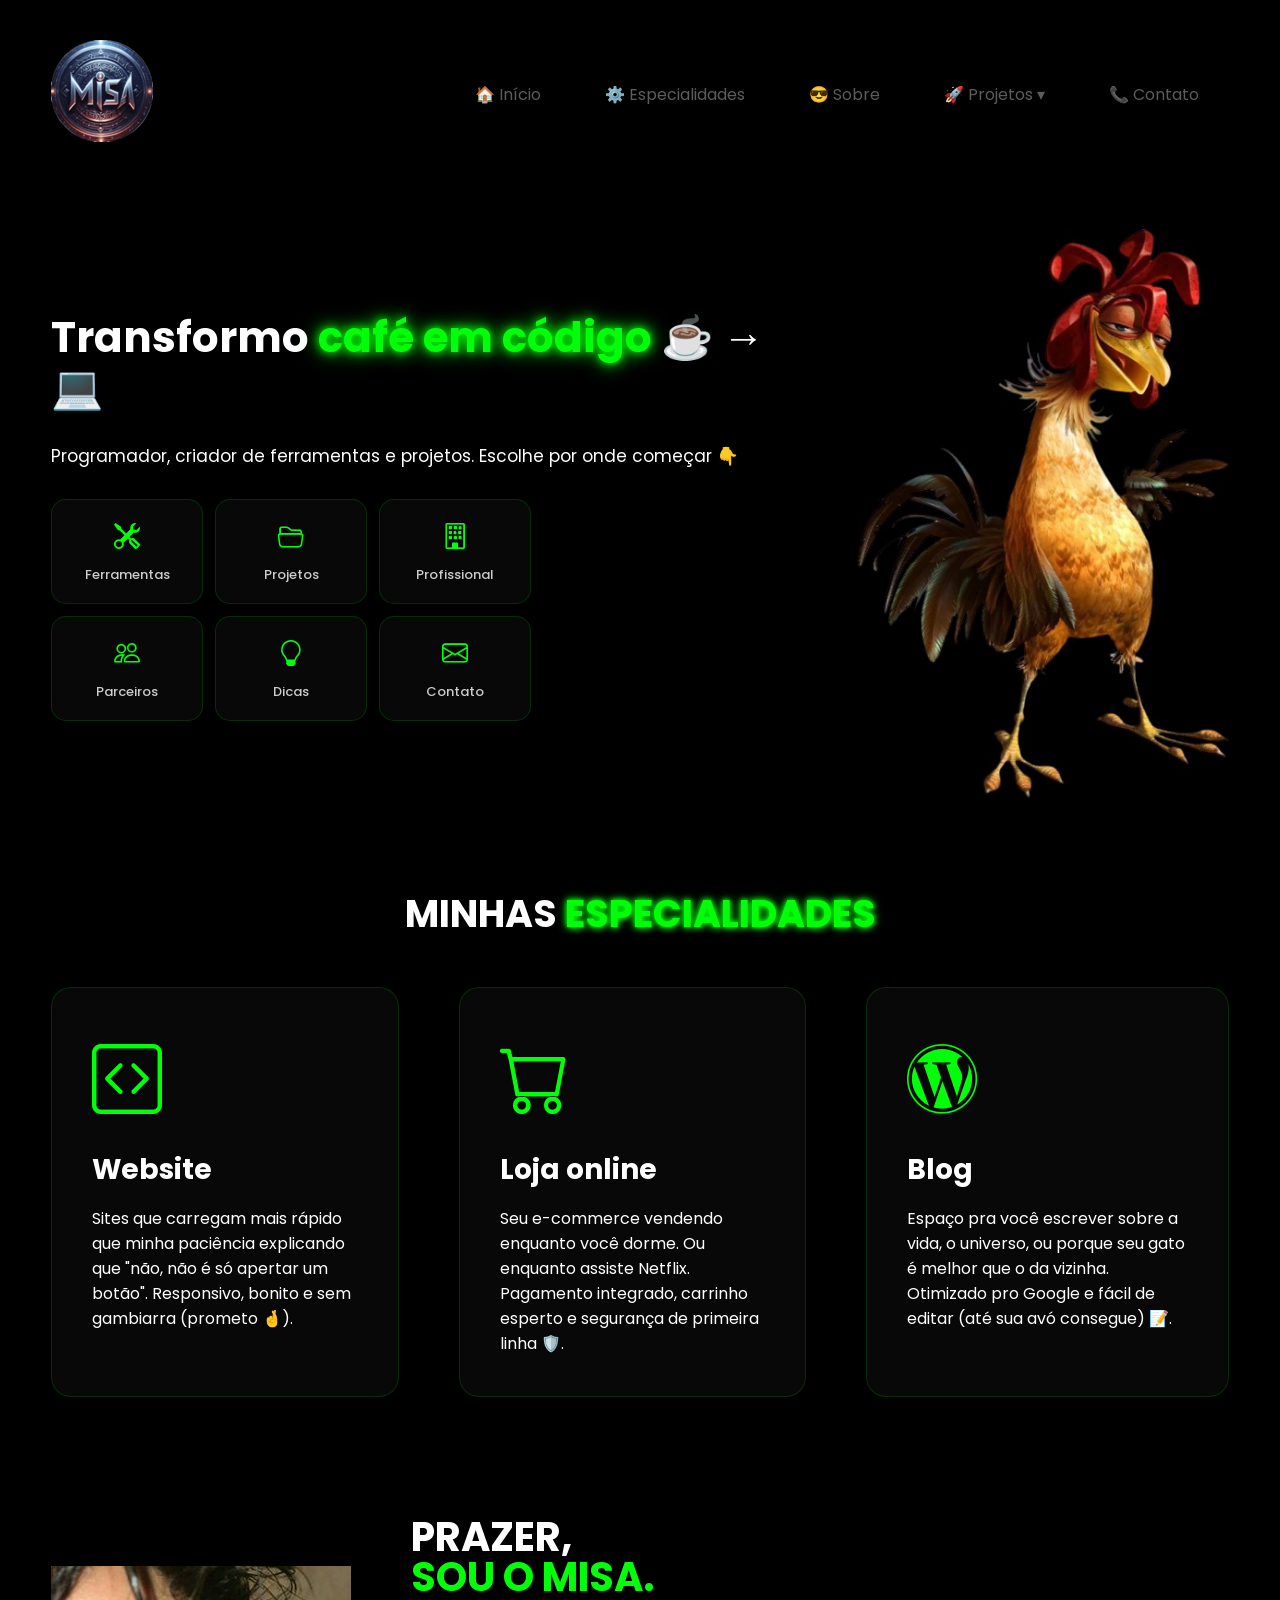
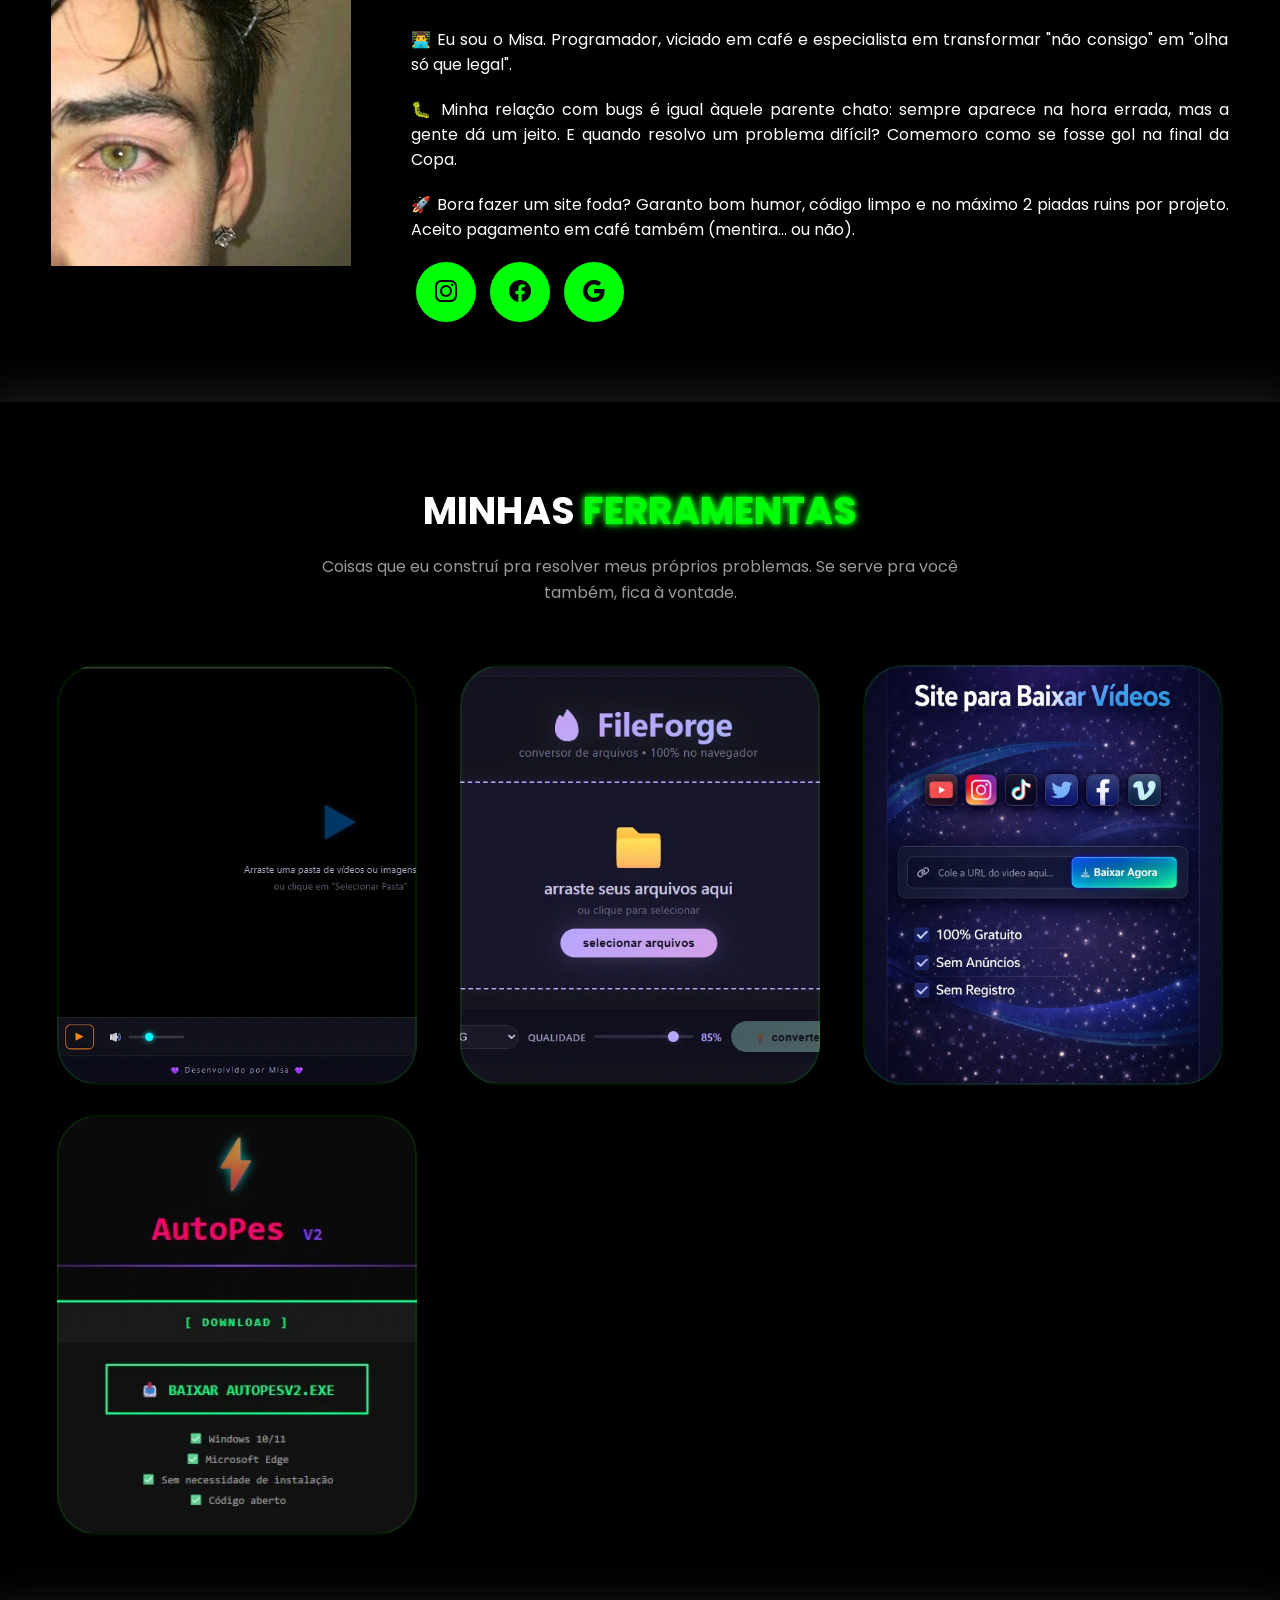
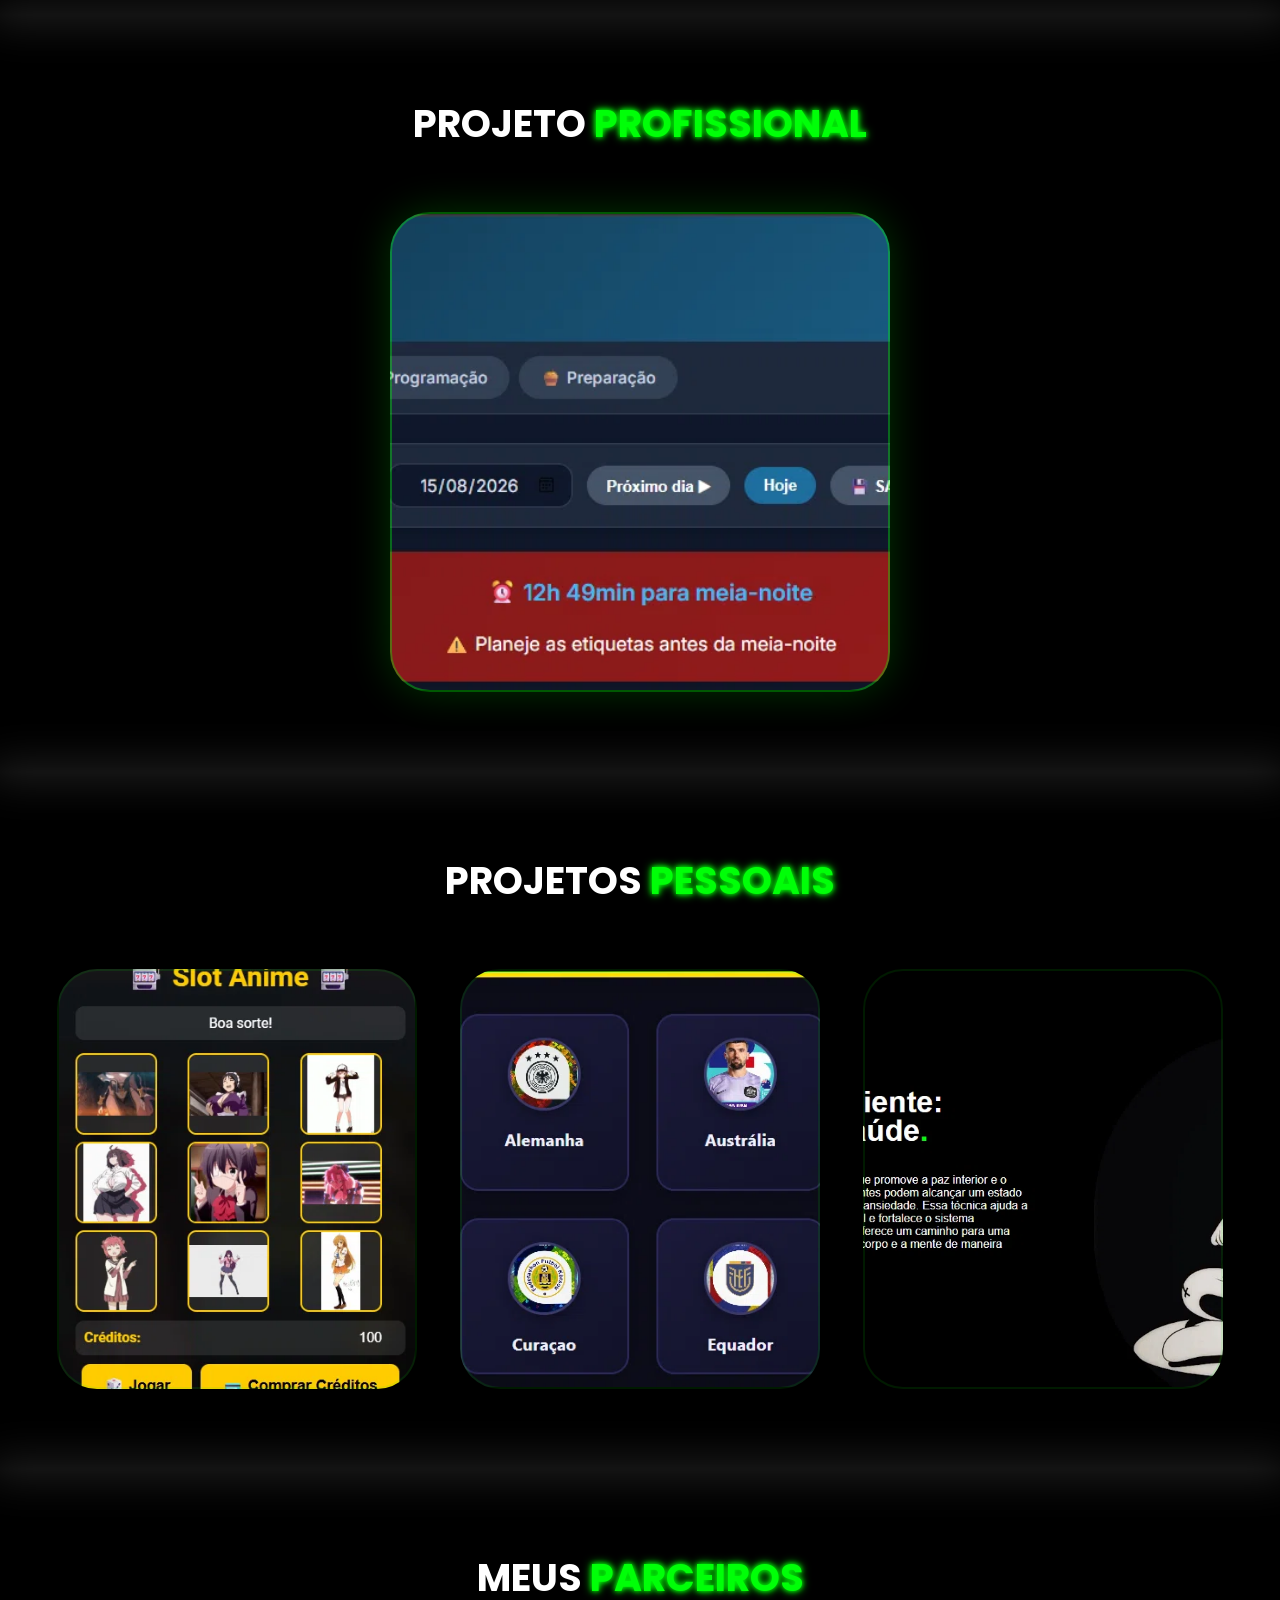
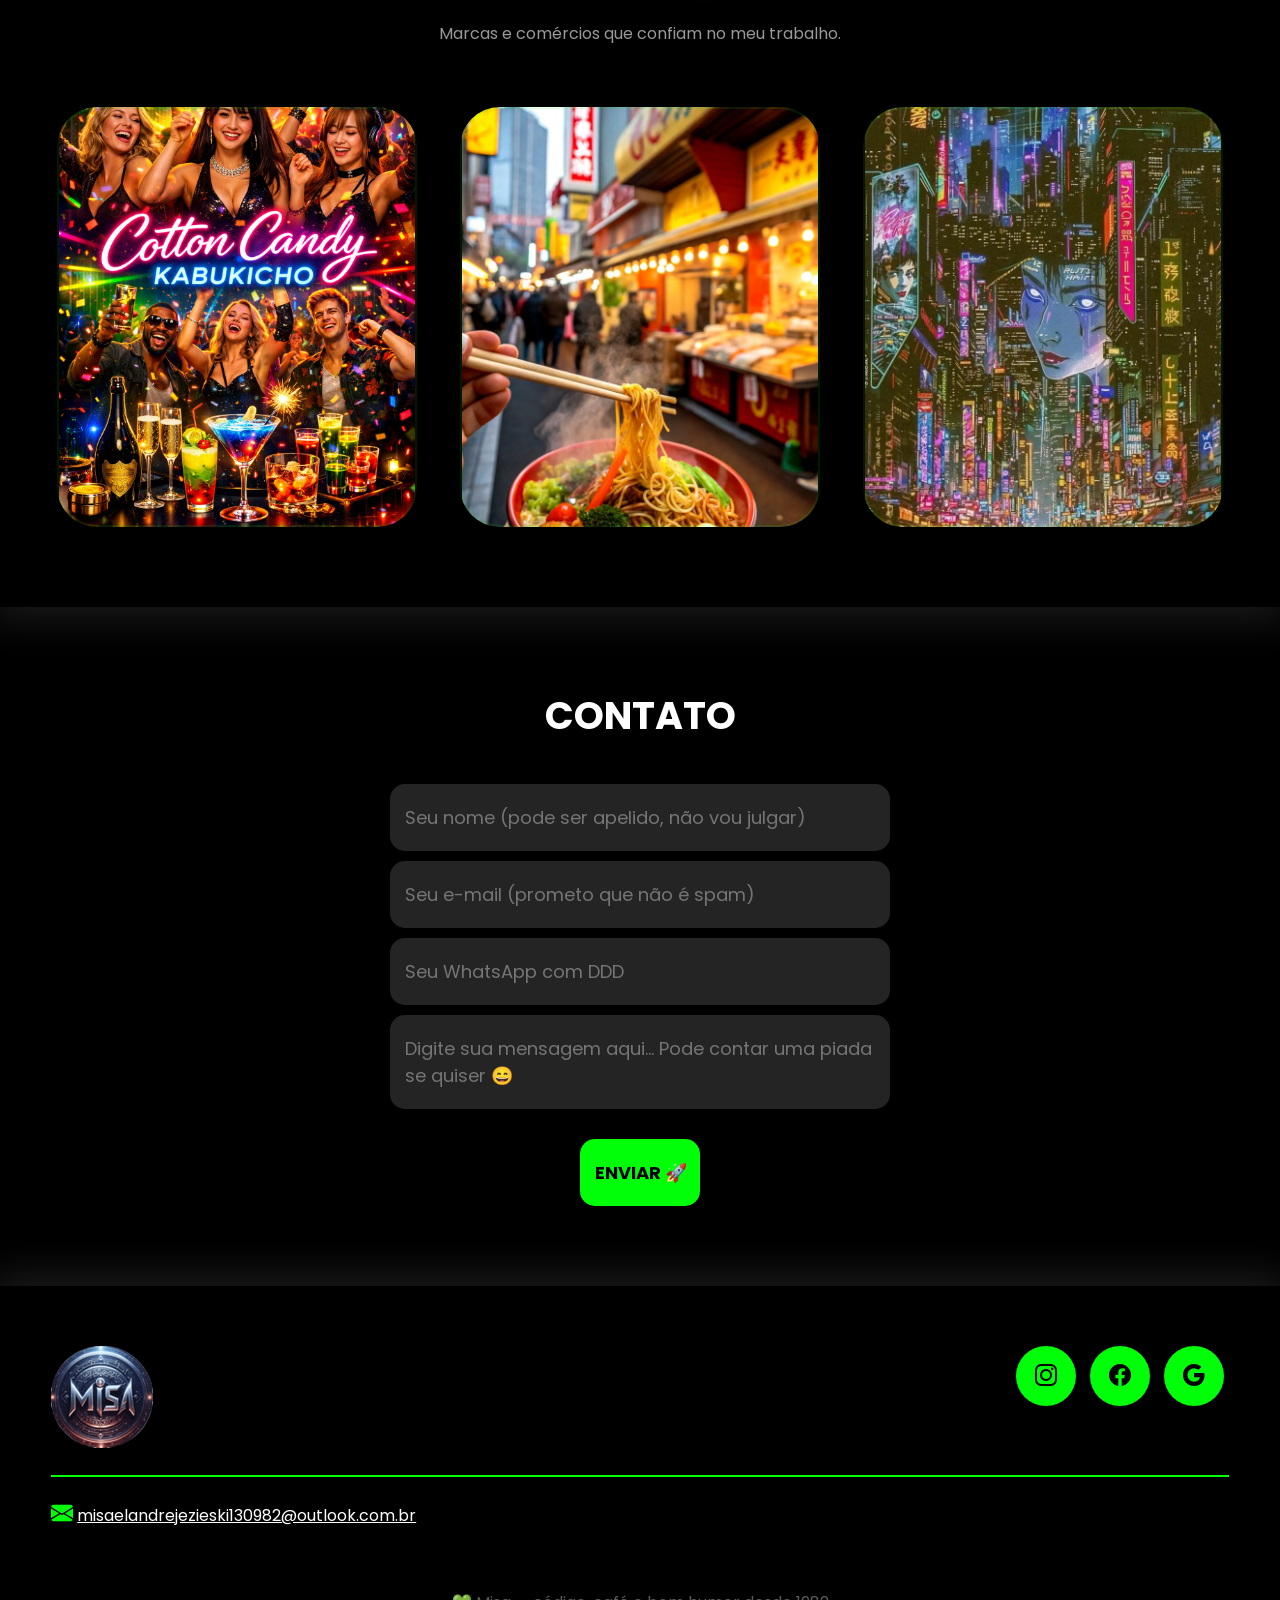
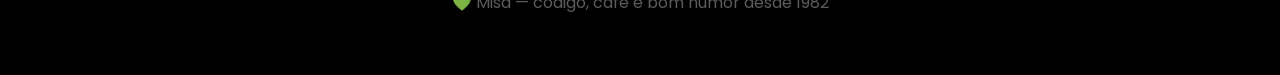
==== index.html @ 6d6f0190 "Update index.html" ====
<!DOCTYPE html>
<html lang="pt-br">

<head>
    <meta charset="UTF-8">
    <meta name="viewport" content="width=device-width, initial-scale=1.0">
    <meta name="description" content="Misa — Programador front-end, criador de ferramentas e projetos. Café, código e bom humor.">
    <meta name="author" content="Misael Andrejezieski">
    
    <!-- GOOGLE FONTS -->
    <link rel="preconnect" href="https://fonts.googleapis.com">
    <link rel="preconnect" href="https://fonts.gstatic.com" crossorigin>
    <link href="https://fonts.googleapis.com/css2?family=Parisienne&display=swap" rel="stylesheet">
    <link href="https://fonts.googleapis.com/css2?family=Poppins:wght@300;400;500;600;700;800&display=swap" rel="stylesheet">
    <!-- FIM GOOGLE FONTES -->
    
    <!-- BOOTSTRAP ICONS -->
    <link rel="stylesheet" href="https://cdn.jsdelivr.net/npm/bootstrap-icons@1.10.5/font/bootstrap-icons.css">
    <!-- FIM BOOTSTRAP ICONS -->
    
    <link rel="stylesheet" href="style.css">
    <script src="animar.js" defer></script>

    <title>Misa | Transformando café em código ☕</title>
</head>

<body>

    <header>
        <div class="interface">
            <div class="logo">
                <a href="#topo-do-site">
                    <img src="images/logo-001.png" alt="Logo Misa">
                </a>
            </div><!--logo-->

            <nav class="menu-desktop">
                <ul>
                    <li><a href="#topo-do-site">🏠 Início</a></li>
                    <li><a href="#especialidade">⚙️ Especialidades</a></li>
                    <li><a href="#sobre">😎 Sobre</a></li>
                    <li class="dropdown">
                        <a href="#projetos">🚀 Projetos ▾</a>
                        <ul class="dropdown-menu">
                            <li><a href="#ferramentas">🛠️ Ferramentas</a></li>
                            <li><a href="#profissional">🏢 Profissional</a></li>
                            <li><a href="#projetos">📁 Pessoais</a></li>
                            <li><a href="#parceiros">🤝 Parceiros</a></li>
                            <li><a href="https://misaandrejezieski.github.io/infoDicas/#home" target="_blank" rel="noopener noreferrer">💡 Dicas</a></li>
                        </ul>
                    </li>
                    <li><a href="#contato">📞 Contato</a></li>
                </ul>
            </nav>

            <div class="btn-abrir-menu" id="btn-menu" aria-expanded="false" aria-controls="menu-mobile">
                <i class="bi bi-list"></i>
            </div>

            <div class="menu-mobile" id="menu-mobile">
                <div class="btn-fechar">
                    <i class="bi bi-x-lg"></i>
                </div>

                <nav>
                    <ul>
                        <li><a href="#topo-do-site">🏠 Início</a></li>
                        <li><a href="#especialidade">⚙️ Especialidades</a></li>
                        <li><a href="#sobre">😎 Sobre</a></li>
                        <li><a href="#ferramentas">🛠️ Ferramentas</a></li>
                        <li><a href="#profissional">🏢 Profissional</a></li>
                        <li><a href="#projetos">📁 Projetos</a></li>
                        <li><a href="#parceiros">🤝 Parceiros</a></li>
                        <li><a href="https://misaandrejezieski.github.io/infoDicas/#home" target="_blank" rel="noopener noreferrer">💡 Dicas</a></li>
                        <li><a href="#contato">📞 Contato</a></li>
                    </ul>
                </nav>

            </div><!--menu-mobile-->
            <div class="overlay-menu" id="overlay-menu"></div>
        </div><!--interface-->
    </header>

    <main>
        <!-- ============================================================
             TOPO DO SITE — HERO REFORMULADA
             ============================================================ -->
        <section class="topo-do-site" id="topo-do-site">
            <div class="interface">
                <div class="flex">
                    <div class="txt-topo-site">
                        <h1>Transformo <span>café em código</span> ☕ → 💻</h1>
                        <p>Programador, criador de ferramentas e projetos. Escolhe por onde começar 👇</p>

                        <div class="hero-cards">
                            <a href="#ferramentas" class="hero-card">
                                <i class="bi bi-tools"></i>
                                <span>Ferramentas</span>
                            </a>
                            <a href="#projetos" class="hero-card">
                                <i class="bi bi-folder2-open"></i>
                                <span>Projetos</span>
                            </a>
                            <a href="#profissional" class="hero-card">
                                <i class="bi bi-building"></i>
                                <span>Profissional</span>
                            </a>
                            <a href="#parceiros" class="hero-card">
                                <i class="bi bi-people"></i>
                                <span>Parceiros</span>
                            </a>
                            <a href="https://misaandrejezieski.github.io/infoDicas/#home" target="_blank" rel="noopener noreferrer" class="hero-card">
                                <i class="bi bi-lightbulb"></i>
                                <span>Dicas</span>
                            </a>
                            <a href="#contato" class="hero-card">
                                <i class="bi bi-envelope"></i>
                                <span>Contato</span>
                            </a>
                        </div>
                    </div><!--txt-topo-site-->

                    <div class="img-topo-site">
                        <img src="images/jf001.jpg" alt="Misa programador">
                    </div><!--img-topo-site-->
                </div><!--flex-->
            </div><!--interface-->
        </section><!--topo-do-site-->

        <!-- ============================================================
             ESPECIALIDADES
             ============================================================ -->
        <section class="especialidades" id="especialidade">
            <div class="interface">
                <h2 class="titulo">MINHAS <span>ESPECIALIDADES</span></h2>
                <div class="flex">
                    <div class="especialidades-box">
                        <i class="bi bi-code-square"></i>
                        <h3>Website</h3>
                        <p>Sites que carregam mais rápido que minha paciência explicando que "não, não é só apertar um botão". Responsivo, bonito e sem gambiarra (prometo 🤞).</p>
                    </div><!--especialidades-box-->

                    <div class="especialidades-box">
                        <i class="bi bi-cart"></i>
                        <h3>Loja online</h3>
                        <p>Seu e-commerce vendendo enquanto você dorme. Ou enquanto assiste Netflix. Pagamento integrado, carrinho esperto e segurança de primeira linha 🛡️.</p>
                    </div><!--especialidades-box-->

                    <div class="especialidades-box">
                        <i class="bi bi-wordpress"></i>
                        <h3>Blog</h3>
                        <p>Espaço pra você escrever sobre a vida, o universo, ou porque seu gato é melhor que o da vizinha. Otimizado pro Google e fácil de editar (até sua avó consegue) 📝.</p>
                    </div><!--especialidades-box-->
                </div><!--flex-->
            </div><!--interface-->
        </section><!--especialidades-->

        <!-- ============================================================
             SOBRE
             ============================================================ -->
        <section class="sobre" id="sobre">
            <div class="interface">
                <div class="flex">
                    <div class="img-sobre">
                        <img src="images/me.jpg" alt="Foto do Misa">
                    </div><!--img-sobre-->

                    <div class="txt-sobre">
                        <h2>PRAZER, <span>SOU O MISA.</span></h2>
                        <p>👨‍💻 Eu sou o Misa. Programador, viciado em café e especialista em transformar "não consigo" em "olha só que legal".</p>
                        <p>🐛 Minha relação com bugs é igual àquele parente chato: sempre aparece na hora errada, mas a gente dá um jeito. E quando resolvo um problema difícil? Comemoro como se fosse gol na final da Copa.</p>
                        <p>🚀 Bora fazer um site foda? Garanto bom humor, código limpo e no máximo 2 piadas ruins por projeto. Aceito pagamento em café também (mentira... ou não).</p>
                        <div class="btn-social">
                            <a href="https://www.instagram.com/misaelandrejezieski/?hl=pt_BR" target="_blank" rel="noopener noreferrer"><button><i class="bi bi-instagram"></i></button></a>
                            <a href="https://www.facebook.com/profile.php?id=100034358779961" target="_blank" rel="noopener noreferrer"><button><i class="bi bi-facebook"></i></button></a>
                            <a href="https://sites.google.com/view/misa-misa/home" target="_blank" rel="noopener noreferrer"><button><i class="bi bi-google"></i></button></a>
                        </div><!--btn-social-->
                    </div><!--txt-sobre-->
                </div><!--flex-->
            </div><!--interface-->
        </section><!--sobre-->

        <!-- ============================================================
             FERRAMENTAS
             ============================================================ -->
        <section class="ferramentas" id="ferramentas">
            <div class="interface">
                <h2 class="titulo">MINHAS <span>FERRAMENTAS</span></h2>
                <p class="subtitulo-secao">Coisas que eu construí pra resolver meus próprios problemas. Se serve pra você também, fica à vontade.</p>
                <div class="flex" id="ferramentas-container">
                    <a href="https://misaandrejezieski.github.io/NeonOn/" class="img-port" style="background-image: url('images/NeonOn.webp');" target="_blank" rel="noopener noreferrer">
                        <div class="overlay">▶️ NeonOn · Player de pasta</div>
                    </a>

                    <a href="https://fileforge-converter-online.vercel.app/" class="img-port" style="background-image: url('images/FileForge.webp');" target="_blank" rel="noopener noreferrer">
                        <div class="overlay">🔥 FileForge · Conversor</div>
                    </a>

                    <a href="https://misaandrejezieski.github.io/Site-BaixarYou/" class="img-port" style="background-image: url('images/baixaryou-banner.jpg');" target="_blank" rel="noopener noreferrer">
                        <div class="overlay">📥 BaixarYou · Baixador de vídeos</div>
                    </a>

                    <a href="https://auto-pes-v2-d3jlomtlc-misael-andrejezieskis-projects.vercel.app/" class="img-port" style="background-image: url('images/autoPes.webp');" target="_blank" rel="noopener noreferrer">
                        <div class="overlay">🎯 Auto PES V2 · Automação</div>
                    </a>
                </div>
            </div><!--interface-->
        </section><!--ferramentas-->

        <!-- ============================================================
             PROJETO PROFISSIONAL (destaque)
             ============================================================ -->
        <section class="profissional" id="profissional">
            <div class="interface">
                <h2 class="titulo">PROJETO <span>PROFISSIONAL</span></h2>
                <div class="flex" id="profissional-container">
                    <a href="https://pudimflow-o5e2dnl0n-misael-andrejezieskis-projects.vercel.app/" class="img-port destaque" style="background-image: url('images/PudimFlow.webp');" target="_blank" rel="noopener noreferrer">
                        <div class="overlay">🍮 PudimFlow · Gestão de produção (Lactalis)</div>
                    </a>
                </div>
            </div><!--interface-->
        </section><!--profissional-->

        <!-- ============================================================
             PROJETOS PESSOAIS
             ============================================================ -->
        <section class="portfolio" id="projetos">
            <div class="interface">
                <h2 class="titulo">PROJETOS <span>PESSOAIS</span></h2>
                <div class="flex" id="projetos-container">
                    <a href="https://misaandrejezieski.github.io/SlotMadruga/" class="img-port" style="background-image: url('images/SlotAnime.webp');" target="_blank" rel="noopener noreferrer">
                        <div class="overlay">🎰 Slot Madruga</div>
                    </a>

                    <a href="https://misaandrejezieski.github.io/Copa-2026/" class="img-port" style="background-image: url('images/CopadoMundo.webp');" target="_blank" rel="noopener noreferrer">
                        <div class="overlay">⚽ Copa 2026</div>
                    </a>

                    <a href="https://misaandrejezieski.github.io/TRIBB-US-Carambei/" class="img-port" style="background-image: url('images/Thribbus.webp');" target="_blank" rel="noopener noreferrer">
                        <div class="overlay">🧘 TRIBB US Carambei</div>
                    </a>
                </div>
            </div><!--interface-->
        </section><!--portfolio-->

        <!-- ============================================================
             PARCEIROS
             ============================================================ -->
        <section class="parceiros" id="parceiros">
            <div class="interface">
                <h2 class="titulo">MEUS <span>PARCEIROS</span></h2>
                <p class="subtitulo-secao">Marcas e comércios que confiam no meu trabalho.</p>
                <div class="flex" id="parceiros-container">
                    <a href="https://misaandrejezieski.github.io/Cotton-Candy-Kabukicho/" class="img-port" style="background-image: url('images/banner.png');" target="_blank" rel="noopener noreferrer">
                        <div class="overlay">🌙 Cotton Candy Kabukicho</div>
                    </a>

                    <a href="https://misaandrejezieski.github.io/NekoLamen/" class="img-port" style="background-image: url('images/Yakisoba\,\ japanese\ Street\ Food!!!.jpg');" target="_blank" rel="noopener noreferrer">
                        <div class="overlay">🍜 NEKOLAMEN · Yakisoba</div>
                    </a>

                    <a href="https://misaandrejezieski.github.io/TechNova/" class="img-port" style="background-image: url('images/BannerTachNova.jpg');" target="_blank" rel="noopener noreferrer">
                        <div class="overlay">✨ TechNova · Tecnologia</div>
                    </a>
                </div>
            </div><!--interface-->
        </section><!--parceiros-->

        <!-- ============================================================
             CONTATO
             ============================================================ -->
        <section class="formulario" id="contato">
            <div class="interface">
                <h2 class="titulo">CONTATO</h2>

                <form id="form-contato">
                    <input type="text" id="campo-nome" name="nome" placeholder="Seu nome (pode ser apelido, não vou julgar)" required>
                    <input type="email" id="campo-email" name="email" placeholder="Seu e-mail (prometo que não é spam)" required>
                    <input type="tel" id="campo-whatsapp" name="whatsapp" placeholder="Seu WhatsApp com DDD">
                    <textarea id="campo-mensagem" name="mensagem" placeholder="Digite sua mensagem aqui... Pode contar uma piada se quiser 😄" required></textarea>
                    <div class="btn-enviar"><input type="submit" value="ENVIAR 🚀"></div>
                </form>
            </div><!--interface-->
        </section><!--formulario-->

    </main>

    <footer>
        <div class="interface">
            <div class="line-footer">
                <div class="flex">
                    <div class="logo-footer">
                        <img src="images/logo-001.png" alt="Logotipo Misa">
                    </div><!--logo-footer-->
                    <div class="btn-social">
                        <a href="https://www.instagram.com/misaelandrejezieski/?hl=pt_BR" target="_blank" rel="noopener noreferrer"><button><i class="bi bi-instagram"></i></button></a>
                        <a href="https://www.facebook.com/profile.php?id=100034358779961" target="_blank" rel="noopener noreferrer"><button><i class="bi bi-facebook"></i></button></a>
                        <a href="https://sites.google.com/view/misa-misa/home" target="_blank" rel="noopener noreferrer"><button><i class="bi bi-google"></i></button></a>
                    </div><!--btn-social-->
                </div>
            </div><!--line-footer-->

            <div class="line-footer borda">
                <p><i class="bi bi-envelope-fill"></i> <a href="mailto:misaelandrejezieski130982@outlook.com.br">misaelandrejezieski130982@outlook.com.br</a></p>
            </div><!--line-footer-->
            
            <div class="line-footer">
                <p style="color: #5c5c5c; text-align: center; margin-top: 20px;">💚 Misa — código, café e bom humor desde 1982</p>
            </div>
        </div><!--interface-->
    </footer>

</body>

</html>
---- style.css ----
/* ESTILO GERAL */
* {
    margin: 0;
    padding: 0;
    box-sizing: border-box;
    font-family: 'Poppins', sans-serif;
}

body {
    background-color: #000;
    min-height: 100vh;
}

.parisienne-regular {
    font-family: "Parisienne", cursive;
    font-weight: 400;
    font-style: normal;
}

.interface {
    max-width: 1280px;
    margin: 0 auto;
}

.flex {
    display: flex;
}

.btn-contato button {
    padding: 10px 40px;
    font-size: 18px;
    font-weight: 600;
    background-color: #00FF08;
    border: 0;
    border-radius: 30px;
    cursor: pointer;
    transition: .2s;
}

h2.titulo {
    color: #fff;
    font-size: 38px;
    text-align: center;
}

h2.titulo span {
    color: #00FF08;
    text-shadow: 0 0 5px #00FF08, 0 0 10px #00FF08;
}

.subtitulo-secao {
    color: #999;
    text-align: center;
    margin-top: 15px;
    font-size: 16px;
    max-width: 700px;
    margin-left: auto;
    margin-right: auto;
    line-height: 1.6;
}

button:hover,
form .btn-enviar input:hover {
    box-shadow: 0px 0px 15px #00ff08;
    transform: scale(1.05);
}

/* ============================================================
   CABEÇALHO COM DROPDOWN
   ============================================================ */
header {
    padding: 40px 4%;
}

header>.interface {
    display: flex;
    align-items: center;
    justify-content: space-between;
}

header a {
    color: #5c5c5c;
    text-decoration: none;
    display: inline-block;
    transition: .2s;
}

header nav.menu-desktop a:hover {
    color: #fff;
    transform: scale(1.05);
}

header nav ul {
    list-style-type: none;
}

header nav.menu-desktop ul li {
    display: inline-block;
    padding: 0 30px;
    position: relative;
}

/* DROPDOWN */
header nav.menu-desktop .dropdown .dropdown-menu {
    position: absolute;
    top: 100%;
    left: 0;
    background: #111;
    border: 1px solid rgba(0, 255, 8, 0.2);
    border-radius: 12px;
    padding: 10px 0;
    min-width: 220px;
    opacity: 0;
    visibility: hidden;
    transform: translateY(-10px);
    transition: .3s;
    z-index: 999;
    margin-top: 10px;
    box-shadow: 0 0 30px rgba(0, 255, 8, 0.15);
}

header nav.menu-desktop .dropdown:hover .dropdown-menu {
    opacity: 1;
    visibility: visible;
    transform: translateY(0);
}

header nav.menu-desktop .dropdown-menu li {
    display: block;
    padding: 0;
}

header nav.menu-desktop .dropdown-menu li a {
    display: block;
    padding: 12px 20px;
    color: #ccc;
    font-size: 15px;
    text-align: left;
    transform: none;
}

header nav.menu-desktop .dropdown-menu li a:hover {
    background: rgba(0, 255, 8, 0.1);
    color: #00FF08;
    transform: none;
    padding-left: 25px;
}

/* ESTILO DO MENU MOBILE */
.btn-abrir-menu {
    display: none;
}

.btn-abrir-menu i {
    color: #00FF08;
    font-size: 40px;
}

.menu-mobile {
    background-color: #000;
    height: 100vh;
    position: fixed;
    top: 0;
    right: 0;
    z-index: 99999;
    width: 0%;
    overflow: hidden;
    transition: .5s;
}

.menu-mobile.abrir-menu {
    width: 70%;
}

.menu-mobile.abrir-menu ~ .overlay-menu {
    display: block;
}

.menu-mobile .btn-fechar {
    padding: 20px 5%;
}

.menu-mobile .btn-fechar i {
    color: #00FF08;
    font-size: 30px;
}

.menu-mobile nav ul {
    text-align: right;
}

.menu-mobile nav ul li a {
    color: #fff;
    font-size: 20px;
    font-weight: 300;
    padding: 20px 8%;
    display: block;
}

.menu-mobile nav ul li a:hover {
    background-color: #00FF08;
    color: #000;
}

.overlay-menu {
    background-color: #000000df;
    width: 100%;
    height: 100%;
    position: fixed;
    top: 0;
    left: 0;
    z-index: 88888;
    display: none;
}

/* ============================================================
   TOPO DO SITE — HERO
   ============================================================ */
section.topo-do-site {
    padding: 40px 4%;
}

section.topo-do-site .flex {
    align-items: center;
    justify-content: center;
    gap: 90px;
}

.topo-do-site h1 {
    color: #fff;
    font-size: 42px;
    line-height: 50px;
}

.topo-do-site .txt-topo-site h1 span {
    color: #00FF08;
    text-shadow: 0 0 10px #00FF08, 0 0 20px #00FF08;
    animation: pisca 1.5s infinite alternate;
}

@keyframes pisca {
    0% { opacity: 0.7; text-shadow: 0 0 5px #00FF08; }
    100% { opacity: 1; text-shadow: 0 0 20px #00FF08, 0 0 30px #00FF08; }
}

.topo-do-site .txt-topo-site p {
    color: #fff;
    margin: 30px 0;
    font-size: 17px;
}

.topo-do-site .img-topo-site img {
    position: relative;
    animation: flutuar 2s ease-in-out infinite alternate;
    max-width: 100%;
}

@keyframes flutuar {
    0% { top: 0; }
    100% { top: 30px; }
}

/* HERO CARDS (navegação) */
.hero-cards {
    display: grid;
    grid-template-columns: repeat(3, 1fr);
    gap: 12px;
    margin-top: 30px;
    max-width: 480px;
}

.hero-card {
    display: flex;
    flex-direction: column;
    align-items: center;
    gap: 8px;
    padding: 18px 12px;
    background: rgba(255, 255, 255, 0.03);
    border: 1px solid rgba(0, 255, 8, 0.15);
    border-radius: 15px;
    text-decoration: none;
    color: #ccc;
    transition: .3s;
    text-align: center;
}

.hero-card i {
    font-size: 26px;
    color: #00FF08;
}

.hero-card span {
    font-size: 13px;
    font-weight: 500;
}

.hero-card:hover {
    background: rgba(0, 255, 8, 0.08);
    border-color: rgba(0, 255, 8, 0.5);
    transform: translateY(-3px);
    box-shadow: 0 0 20px rgba(0, 255, 8, 0.25);
    color: #fff;
}

/* ============================================================
   ESPECIALIDADES
   ============================================================ */
section.especialidades {
    padding: 40px 4%;
}

section.especialidades .flex {
    gap: 60px;
}

.especialidades .especialidades-box {
    color: #fff;
    padding: 40px;
    border-radius: 20px;
    margin-top: 45px;
    transition: .3s;
    background: rgba(255, 255, 255, 0.03);
    backdrop-filter: blur(5px);
    border: 1px solid rgba(0, 255, 8, 0.15);
}

.especialidades .especialidades-box:hover {
    transform: scale(1.05);
    box-shadow: 0 0 30px rgba(0, 255, 8, 0.3);
    border-color: rgba(0, 255, 8, 0.5);
}

.especialidades .especialidades-box i {
    font-size: 70px;
    color: #00FF08;
}

.especialidades .especialidades-box h3 {
    font-size: 28px;
    margin: 15px 0;
}

/* ============================================================
   SOBRE
   ============================================================ */
section.sobre {
    padding: 80px 4%;
}

section.sobre .flex {
    align-items: center;
    gap: 60px;
}

.sobre .txt-sobre {
    color: #fff;
}

.sobre .txt-sobre h2 {
    font-size: 40px;
    line-height: 40px;
    margin-bottom: 30px;
}

.sobre .txt-sobre h2 span {
    color: #00FF08;
    display: block;
}

.sobre .txt-sobre p {
    margin: 20px 0;
    text-align: justify;
}

.btn-social button {
    width: 60px;
    height: 60px;
    border-radius: 50%;
    border: none;
    background-color: #00FF08;
    font-size: 22px;
    cursor: pointer;
    margin: 0 5px;
    transition: .2s;
}

.btn-social button:hover {
    transform: scale(1.1);
    box-shadow: 0 0 15px #00FF08;
}

/* ============================================================
   SEÇÕES DE CARDS (FERRAMENTAS / PROFISSIONAL / PROJETOS / PARCEIROS)
   ============================================================ */
section.ferramentas,
section.profissional,
section.portfolio,
section.parceiros {
    padding: 80px 4%;
    box-shadow: 0 0 40px 10px #ffffff1d;
}

#ferramentas-container,
#projetos-container,
#parceiros-container,
#profissional-container {
    display: grid;
    grid-template-columns: repeat(auto-fit, minmax(280px, 1fr));
    gap: 30px;
    justify-items: center;
    align-items: center;
    margin-top: 60px;
    justify-content: center;
}

#profissional-container {
    grid-template-columns: 1fr;
}

#ferramentas-container .img-port,
#projetos-container .img-port,
#parceiros-container .img-port,
#profissional-container .img-port {
    width: 100%;
    max-width: 360px;
    height: 420px;
    background-size: cover;
    background-position: center;
    background-repeat: no-repeat;
    transition: 1s ease;
    border-radius: 40px;
    position: relative;
    border: 2px solid rgba(0, 255, 8, 0.1);
    margin: 0 auto;
    display: block;
    text-decoration: none;
    color: inherit;
}

#profissional-container .img-port.destaque {
    max-width: 500px;
    height: 480px;
    border: 2px solid rgba(0, 255, 8, 0.35);
    box-shadow: 0 0 40px rgba(0, 255, 8, 0.2);
}

#ferramentas-container .img-port:hover,
#projetos-container .img-port:hover,
#parceiros-container .img-port:hover,
#profissional-container .img-port:hover {
    background-position: 100% 100%;
    border-color: rgba(0, 255, 8, 0.5);
    box-shadow: 0 0 30px rgba(0, 255, 8, 0.25);
}

#ferramentas-container .img-port .overlay,
#projetos-container .img-port .overlay,
#parceiros-container .img-port .overlay,
#profissional-container .img-port .overlay {
    position: absolute;
    top: 0;
    left: 0;
    width: 100%;
    height: 100%;
    background-color: rgba(0, 0, 0, 0.75);
    border-radius: 40px;
    display: flex;
    align-items: center;
    justify-content: center;
    font-size: 22px;
    font-weight: 600;
    color: #fff;
    text-align: center;
    padding: 20px;
    opacity: 0;
    transition: 0.5s;
}

#ferramentas-container .img-port .overlay:hover,
#projetos-container .img-port .overlay:hover,
#parceiros-container .img-port .overlay:hover,
#profissional-container .img-port .overlay:hover {
    opacity: 1;
}

/* ============================================================
   FORMULÁRIO
   ============================================================ */
section.formulario {
    padding: 80px 4%;
}

form {
    max-width: 500px;
    margin: 0 auto;
    display: flex;
    justify-content: center;
    flex-direction: column;
    gap: 10px;
    margin-top: 40px;
}

form input,
form textarea {
    width: 100%;
    background-color: #242424;
    border: 0;
    outline: 0;
    padding: 20px 15px;
    border-radius: 15px;
    color: #fff;
    font-size: 18px;
    transition: .2s;
}

form input:focus,
form textarea:focus {
    box-shadow: 0 0 10px #00FF08;
    background-color: #2a2a2a;
}

form textarea {
    resize: none;
    max-height: 200px;
}

form .btn-enviar {
    margin-top: 20px;
    text-align: center;
}

form .btn-enviar input {
    width: 120px;
    background-color: #00FF08;
    color: #000;
    font-weight: 700;
    cursor: pointer;
    transition: .2s;
}

/* ============================================================
   RODAPÉ
   ============================================================ */
footer {
    padding: 40px 4%;
    box-shadow: 0 0 40px 10px #ffffff1d;
}

footer .flex {
    justify-content: space-between;
}

footer .line-footer {
    padding: 20px 0;
}

.borda {
    border-top: 2px solid #00FF08;
}

footer .line-footer p i {
    color: #00FF08;
    font-size: 22px;
}

footer .line-footer p a {
    color: #fff;
}

/* ============================================================
   RESPONSIVIDADE
   ============================================================ */
@media screen and (max-width: 1020px) {
    .flex {
        flex-direction: column;
    }

    .topo-do-site .flex {
        flex-direction: column-reverse;
    }

    h2.titulo {
        font-size: 34px;
        line-height: 40px;
    }

    .menu-desktop {
        display: none;
    }

    .btn-abrir-menu {
        display: block;
    }

    section.topo-do-site .flex {
        gap: 40px;
    }

    section.topo-do-site {
        padding: 20px 8%;
    }

    .topo-do-site h1 {
        font-size: 30px;
        line-height: 40px;
    }

    .topo-do-site .img-topo-site img {
        width: 100%;
    }

    .hero-cards {
        grid-template-columns: repeat(2, 1fr);
        max-width: 100%;
    }

    section.especialidades {
        padding: 40px 8%;
    }

    section.sobre {
        padding: 80px 8%;
    }

    .sobre .txt-sobre h2 {
        font-size: 34px;
        line-height: 35px;
        text-align: center;
    }
    
    .btn-social {
        text-align: center;
    }

    .img-sobre img {
        width: 100%;
    }

    section.ferramentas,
    section.profissional,
    section.portfolio,
    section.parceiros {
        padding: 80px 8%;
    }

    #ferramentas-container,
    #projetos-container,
    #parceiros-container {
        grid-template-columns: repeat(auto-fit, minmax(250px, 1fr));
        gap: 25px;
        justify-items: center;
    }
    
    #ferramentas-container .img-port,
    #projetos-container .img-port,
    #parceiros-container .img-port {
        height: 320px;
        max-width: 320px;
    }

    #profissional-container .img-port.destaque {
        max-width: 100%;
        height: 400px;
    }

    footer .flex {
        flex-direction: column;
        gap: 30px;
    }

    footer .line-footer {
        text-align: center;
    }
}

@media screen and (max-width: 600px) {
    #ferramentas-container,
    #projetos-container,
    #parceiros-container {
        grid-template-columns: 1fr;
        gap: 25px;
        padding: 0 10px;
        justify-items: center;
    }
    
    #ferramentas-container .img-port,
    #projetos-container .img-port,
    #parceiros-container .img-port {
        max-width: 100%;
        height: 280px;
    }

    #profissional-container .img-port.destaque {
        height: 300px;
    }

    #ferramentas-container .img-port .overlay,
    #projetos-container .img-port .overlay,
    #parceiros-container .img-port .overlay,
    #profissional-container .img-port .overlay {
        font-size: 18px;
        padding: 15px;
    }

    .topo-do-site h1 {
        font-size: 26px;
        line-height: 35px;
    }

    h2.titulo {
        font-size: 28px;
    }

    .especialidades .especialidades-box {
        padding: 25px;
    }

    .especialidades .especialidades-box i {
        font-size: 50px;
    }

    .especialidades .especialidades-box h3 {
        font-size: 22px;
    }

    .btn-social button {
        width: 50px;
        height: 50px;
        font-size: 18px;
    }

    form input,
    form textarea {
        font-size: 16px;
        padding: 15px 12px;
    }

    footer .line-footer p {
        font-size: 14px;
    }
}

@media screen and (max-width: 400px) {
    #ferramentas-container .img-port,
    #projetos-container .img-port,
    #parceiros-container .img-port {
        height: 220px;
    }

    #ferramentas-container .img-port .overlay,
    #projetos-container .img-port .overlay,
    #parceiros-container .img-port .overlay {
        font-size: 16px;
        padding: 10px;
    }

    .topo-do-site h1 {
        font-size: 22px;
        line-height: 30px;
    }

    h2.titulo {
        font-size: 24px;
    }
}
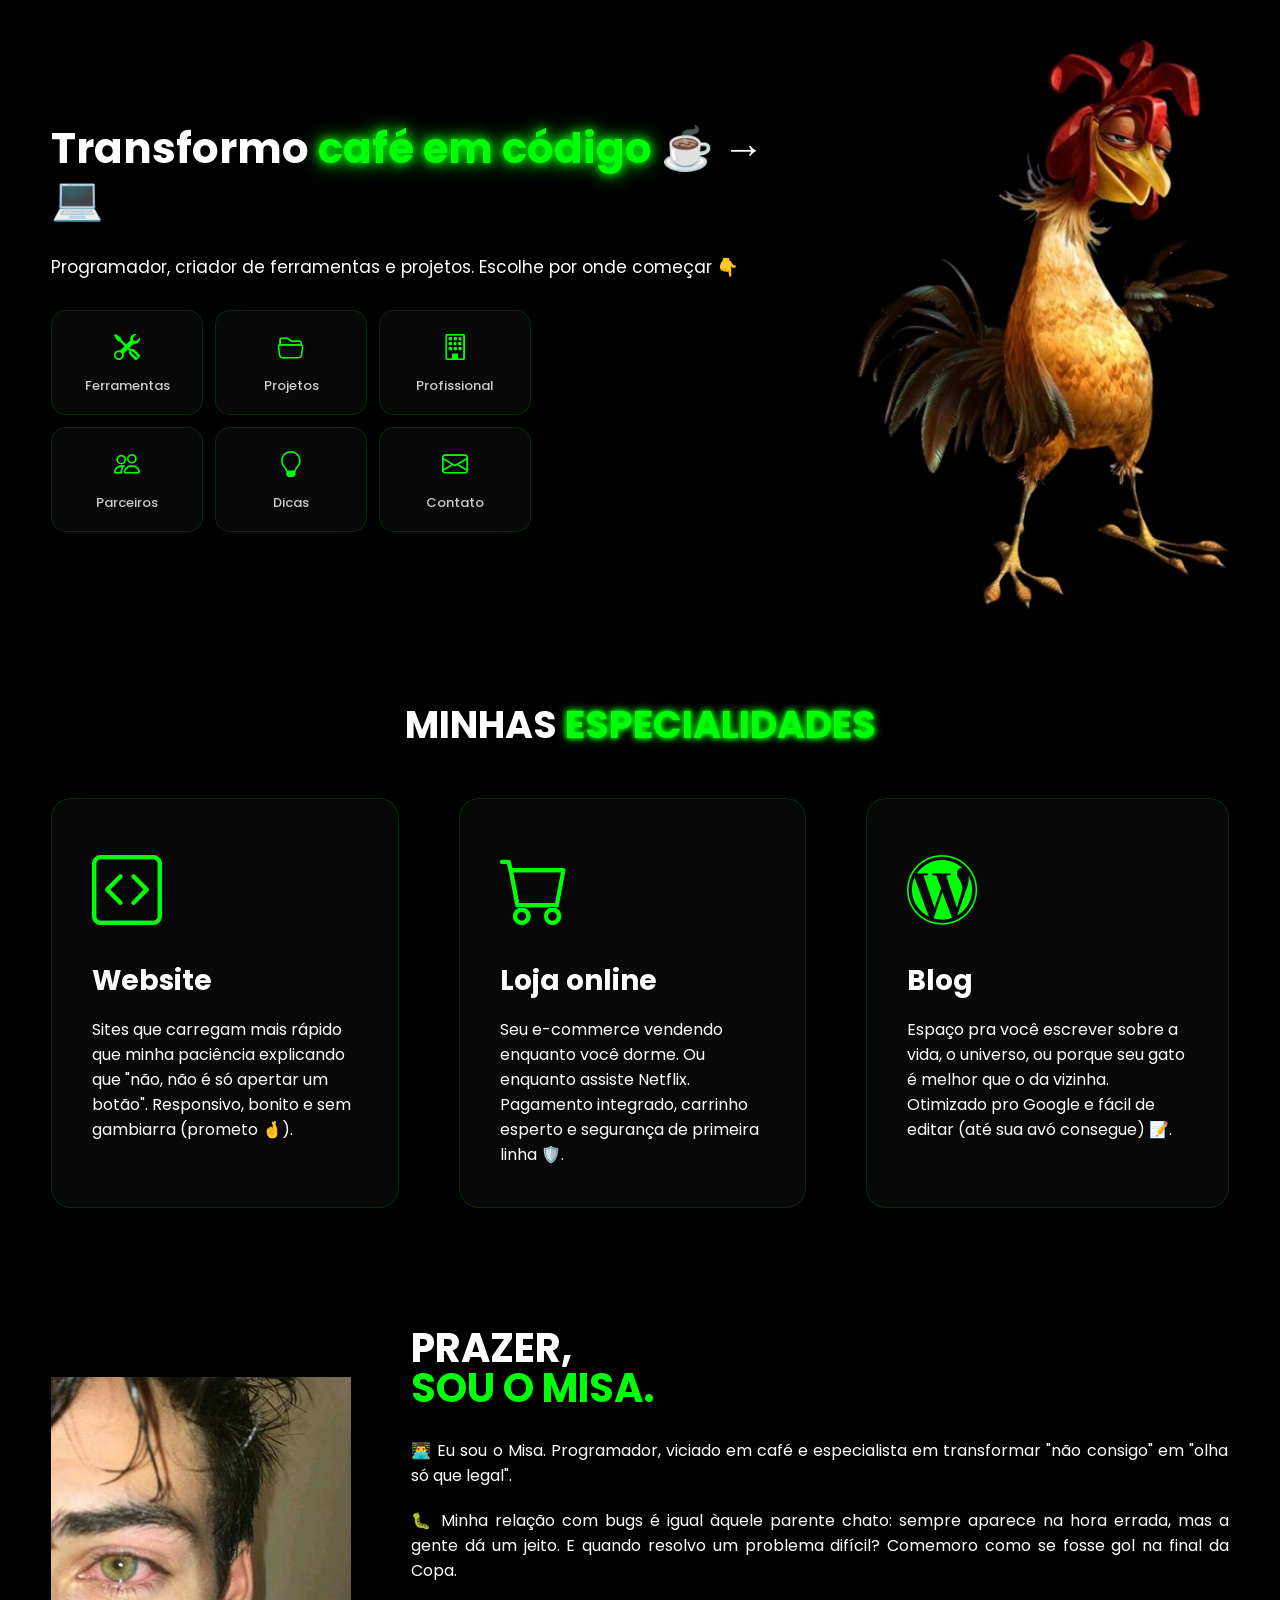
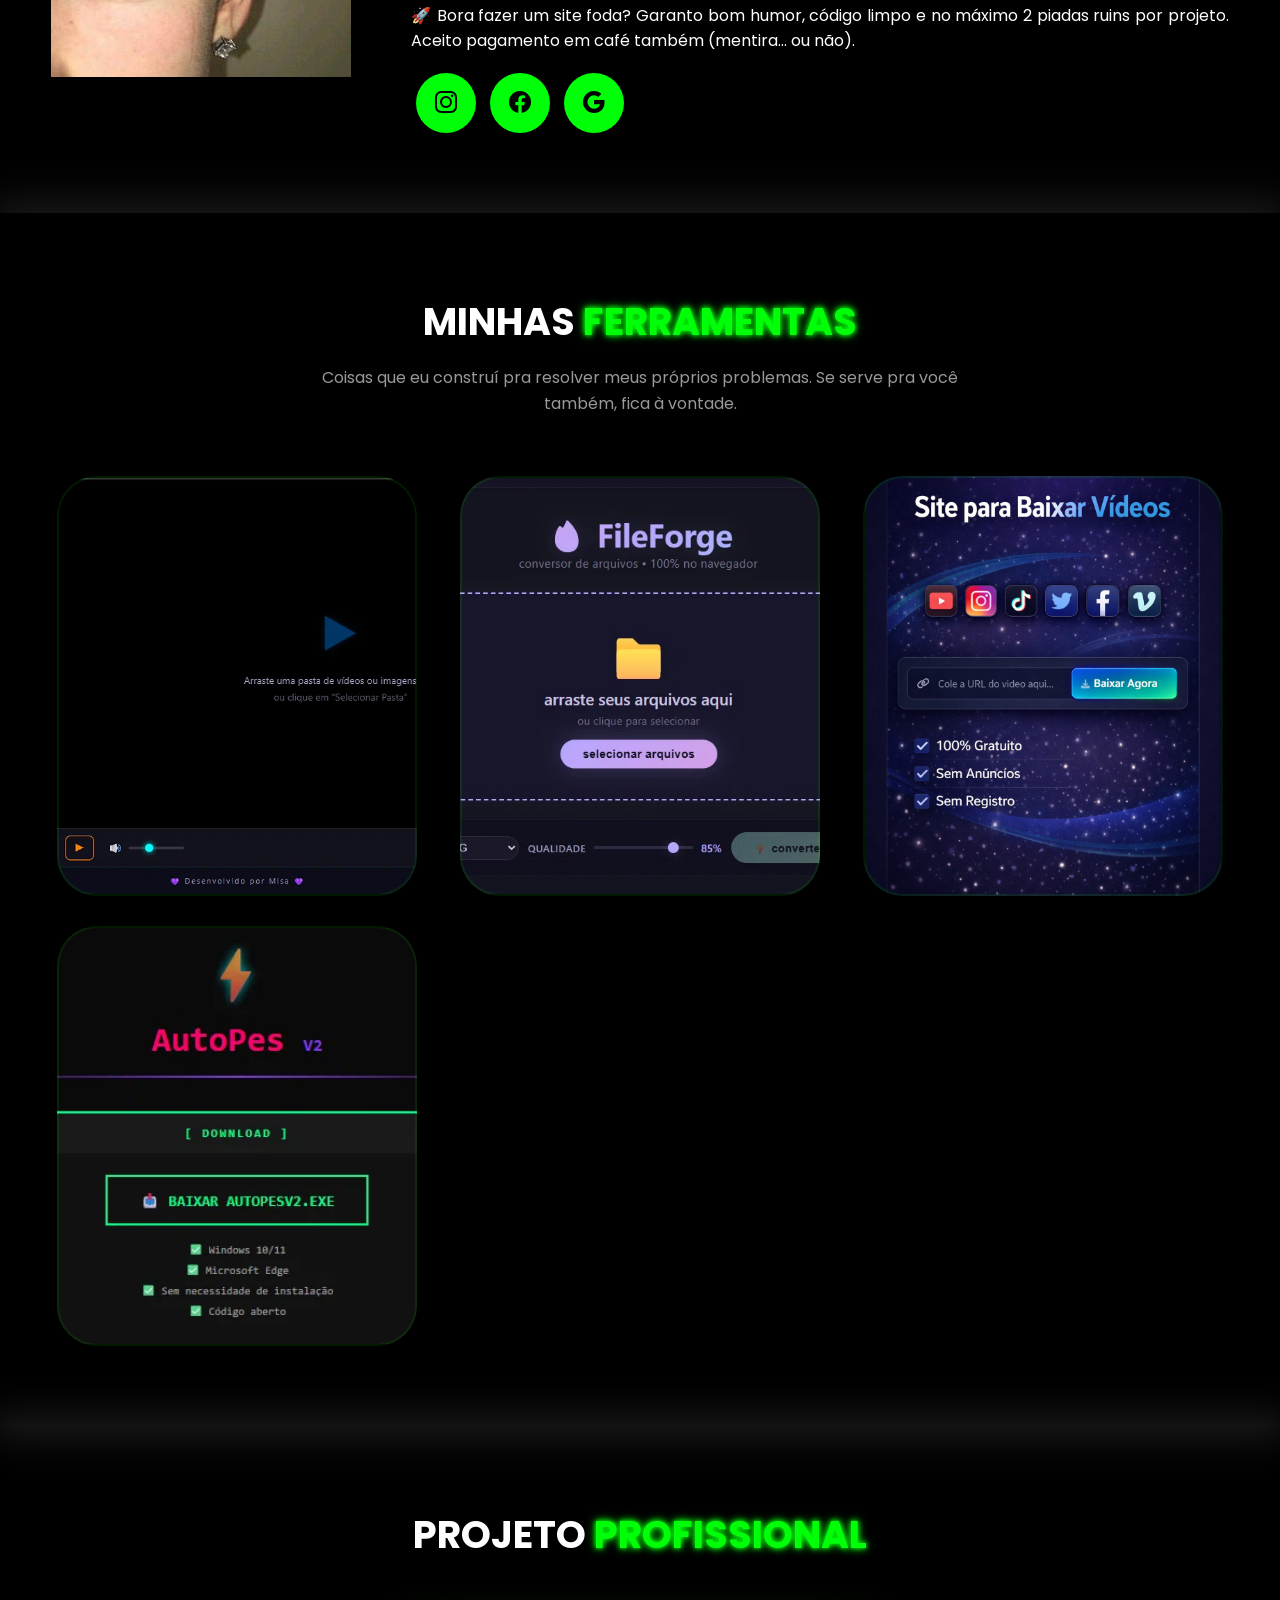
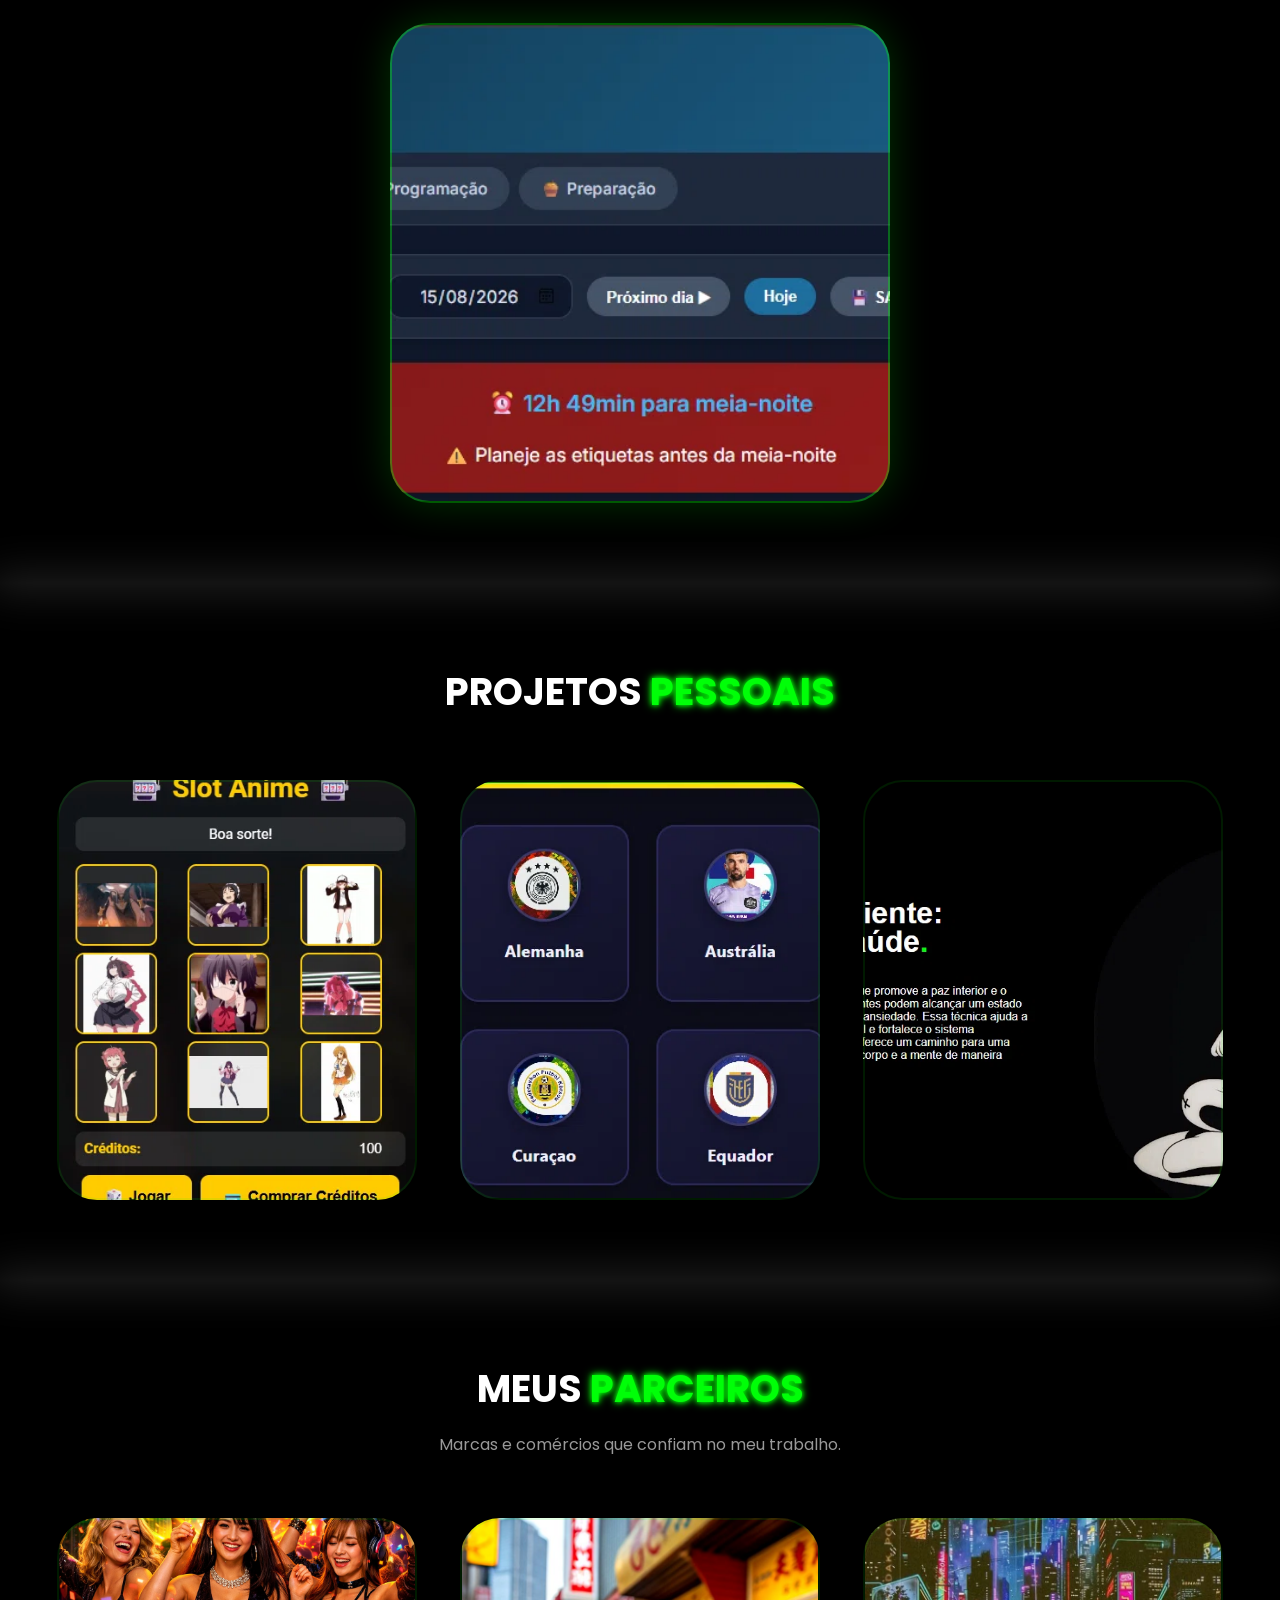
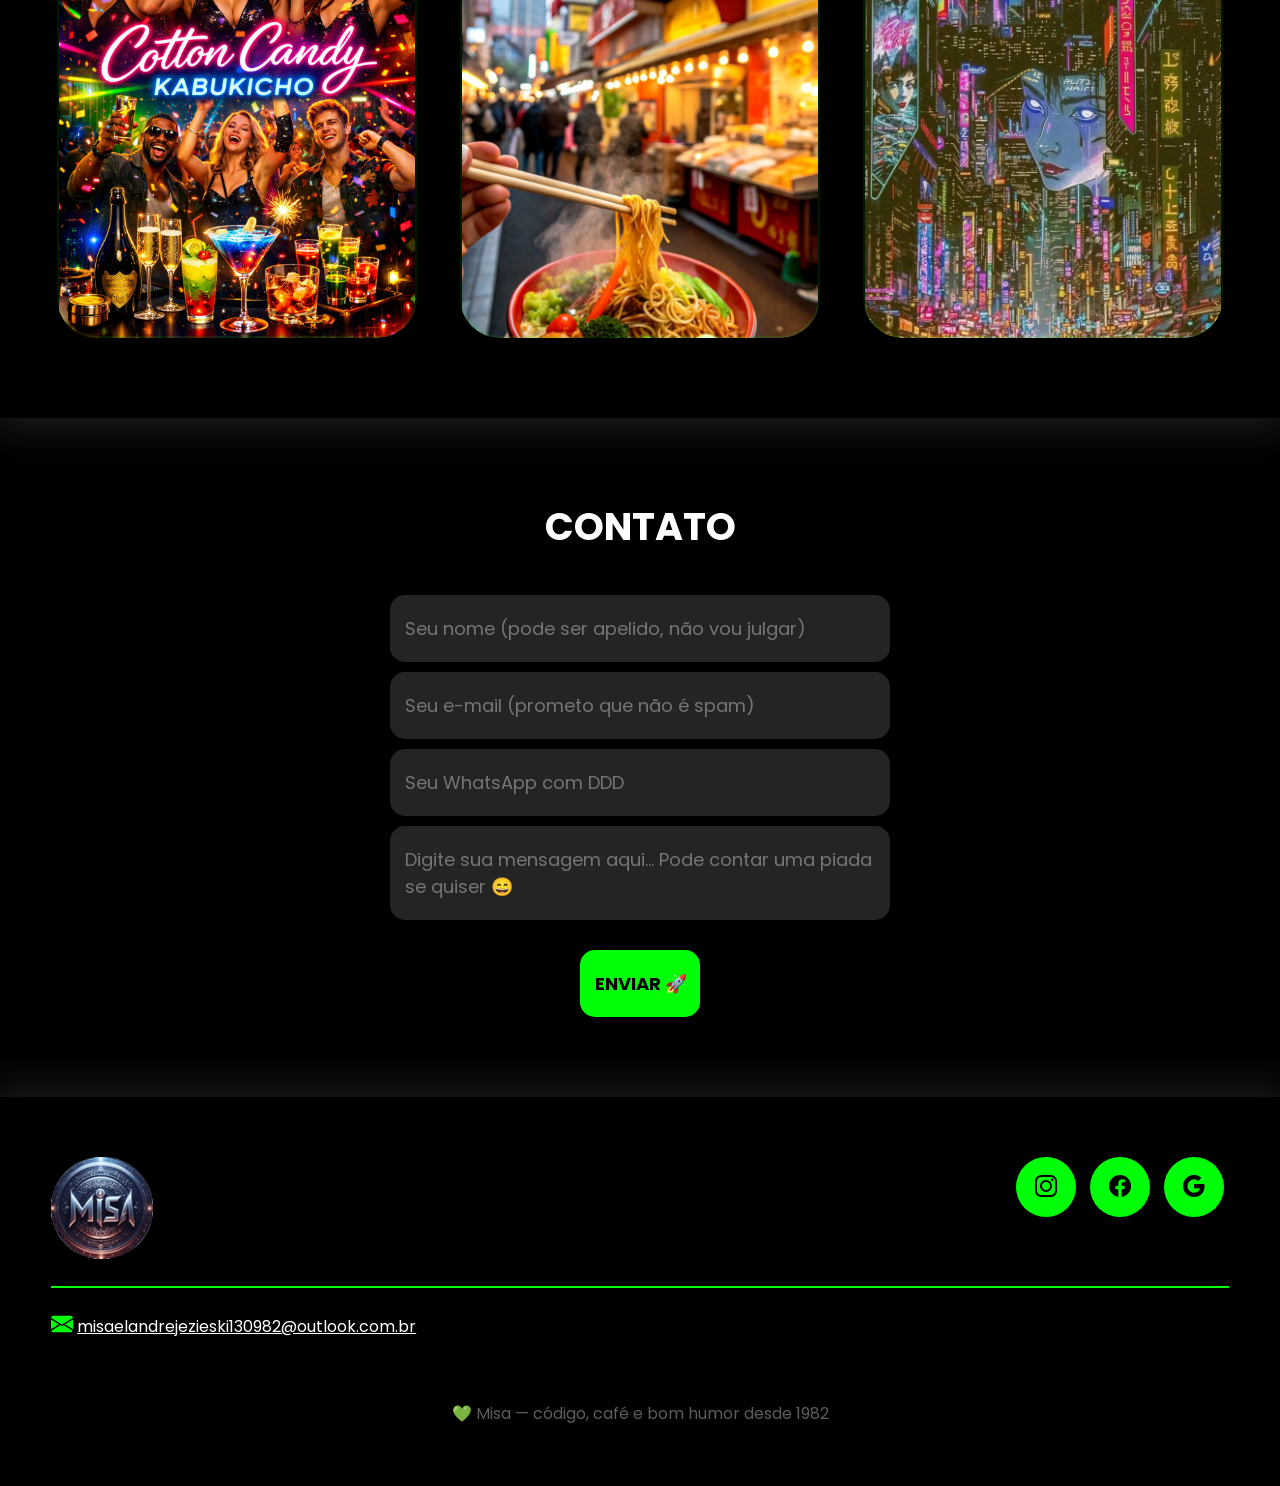
==== commit 0dd46634: "Update index.html" ====
--- a/index.html
+++ b/index.html
@@ -26,64 +26,9 @@
 
 <body>
 
-    <header>
-        <div class="interface">
-            <div class="logo">
-                <a href="#topo-do-site">
-                    <img src="images/logo-001.png" alt="Logo Misa">
-                </a>
-            </div><!--logo-->
-
-            <nav class="menu-desktop">
-                <ul>
-                    <li><a href="#topo-do-site">🏠 Início</a></li>
-                    <li><a href="#especialidade">⚙️ Especialidades</a></li>
-                    <li><a href="#sobre">😎 Sobre</a></li>
-                    <li class="dropdown">
-                        <a href="#projetos">🚀 Projetos ▾</a>
-                        <ul class="dropdown-menu">
-                            <li><a href="#ferramentas">🛠️ Ferramentas</a></li>
-                            <li><a href="#profissional">🏢 Profissional</a></li>
-                            <li><a href="#projetos">📁 Pessoais</a></li>
-                            <li><a href="#parceiros">🤝 Parceiros</a></li>
-                            <li><a href="https://misaandrejezieski.github.io/infoDicas/#home" target="_blank" rel="noopener noreferrer">💡 Dicas</a></li>
-                        </ul>
-                    </li>
-                    <li><a href="#contato">📞 Contato</a></li>
-                </ul>
-            </nav>
-
-            <div class="btn-abrir-menu" id="btn-menu" aria-expanded="false" aria-controls="menu-mobile">
-                <i class="bi bi-list"></i>
-            </div>
-
-            <div class="menu-mobile" id="menu-mobile">
-                <div class="btn-fechar">
-                    <i class="bi bi-x-lg"></i>
-                </div>
-
-                <nav>
-                    <ul>
-                        <li><a href="#topo-do-site">🏠 Início</a></li>
-                        <li><a href="#especialidade">⚙️ Especialidades</a></li>
-                        <li><a href="#sobre">😎 Sobre</a></li>
-                        <li><a href="#ferramentas">🛠️ Ferramentas</a></li>
-                        <li><a href="#profissional">🏢 Profissional</a></li>
-                        <li><a href="#projetos">📁 Projetos</a></li>
-                        <li><a href="#parceiros">🤝 Parceiros</a></li>
-                        <li><a href="https://misaandrejezieski.github.io/infoDicas/#home" target="_blank" rel="noopener noreferrer">💡 Dicas</a></li>
-                        <li><a href="#contato">📞 Contato</a></li>
-                    </ul>
-                </nav>
-
-            </div><!--menu-mobile-->
-            <div class="overlay-menu" id="overlay-menu"></div>
-        </div><!--interface-->
-    </header>
-
     <main>
         <!-- ============================================================
-             TOPO DO SITE — HERO REFORMULADA
+             TOPO DO SITE — HERO
              ============================================================ -->
         <section class="topo-do-site" id="topo-do-site">
             <div class="interface">
@@ -171,9 +116,9 @@
                         <p>🐛 Minha relação com bugs é igual àquele parente chato: sempre aparece na hora errada, mas a gente dá um jeito. E quando resolvo um problema difícil? Comemoro como se fosse gol na final da Copa.</p>
                         <p>🚀 Bora fazer um site foda? Garanto bom humor, código limpo e no máximo 2 piadas ruins por projeto. Aceito pagamento em café também (mentira... ou não).</p>
                         <div class="btn-social">
-                            <a href="https://www.instagram.com/misaelandrejezieski/?hl=pt_BR" target="_blank" rel="noopener noreferrer"><button><i class="bi bi-instagram"></i></button></a>
-                            <a href="https://www.facebook.com/profile.php?id=100034358779961" target="_blank" rel="noopener noreferrer"><button><i class="bi bi-facebook"></i></button></a>
-                            <a href="https://sites.google.com/view/misa-misa/home" target="_blank" rel="noopener noreferrer"><button><i class="bi bi-google"></i></button></a>
+                            <a href="https://www.instagram.com/misaelandrejezieski/?hl=pt_BR" target="_blank" rel="noopener noreferrer" aria-label="Instagram"><button><i class="bi bi-instagram"></i></button></a>
+                            <a href="https://www.facebook.com/profile.php?id=100034358779961" target="_blank" rel="noopener noreferrer" aria-label="Facebook"><button><i class="bi bi-facebook"></i></button></a>
+                            <a href="https://sites.google.com/view/misa-misa/home" target="_blank" rel="noopener noreferrer" aria-label="Google Sites"><button><i class="bi bi-google"></i></button></a>
                         </div><!--btn-social-->
                     </div><!--txt-sobre-->
                 </div><!--flex-->
@@ -208,7 +153,7 @@
         </section><!--ferramentas-->
 
         <!-- ============================================================
-             PROJETO PROFISSIONAL (destaque)
+             PROJETO PROFISSIONAL
              ============================================================ -->
         <section class="profissional" id="profissional">
             <div class="interface">
@@ -293,9 +238,9 @@
                         <img src="images/logo-001.png" alt="Logotipo Misa">
                     </div><!--logo-footer-->
                     <div class="btn-social">
-                        <a href="https://www.instagram.com/misaelandrejezieski/?hl=pt_BR" target="_blank" rel="noopener noreferrer"><button><i class="bi bi-instagram"></i></button></a>
-                        <a href="https://www.facebook.com/profile.php?id=100034358779961" target="_blank" rel="noopener noreferrer"><button><i class="bi bi-facebook"></i></button></a>
-                        <a href="https://sites.google.com/view/misa-misa/home" target="_blank" rel="noopener noreferrer"><button><i class="bi bi-google"></i></button></a>
+                        <a href="https://www.instagram.com/misaelandrejezieski/?hl=pt_BR" target="_blank" rel="noopener noreferrer" aria-label="Instagram"><button><i class="bi bi-instagram"></i></button></a>
+                        <a href="https://www.facebook.com/profile.php?id=100034358779961" target="_blank" rel="noopener noreferrer" aria-label="Facebook"><button><i class="bi bi-facebook"></i></button></a>
+                        <a href="https://sites.google.com/view/misa-misa/home" target="_blank" rel="noopener noreferrer" aria-label="Google Sites"><button><i class="bi bi-google"></i></button></a>
                     </div><!--btn-social-->
                 </div>
             </div><!--line-footer-->
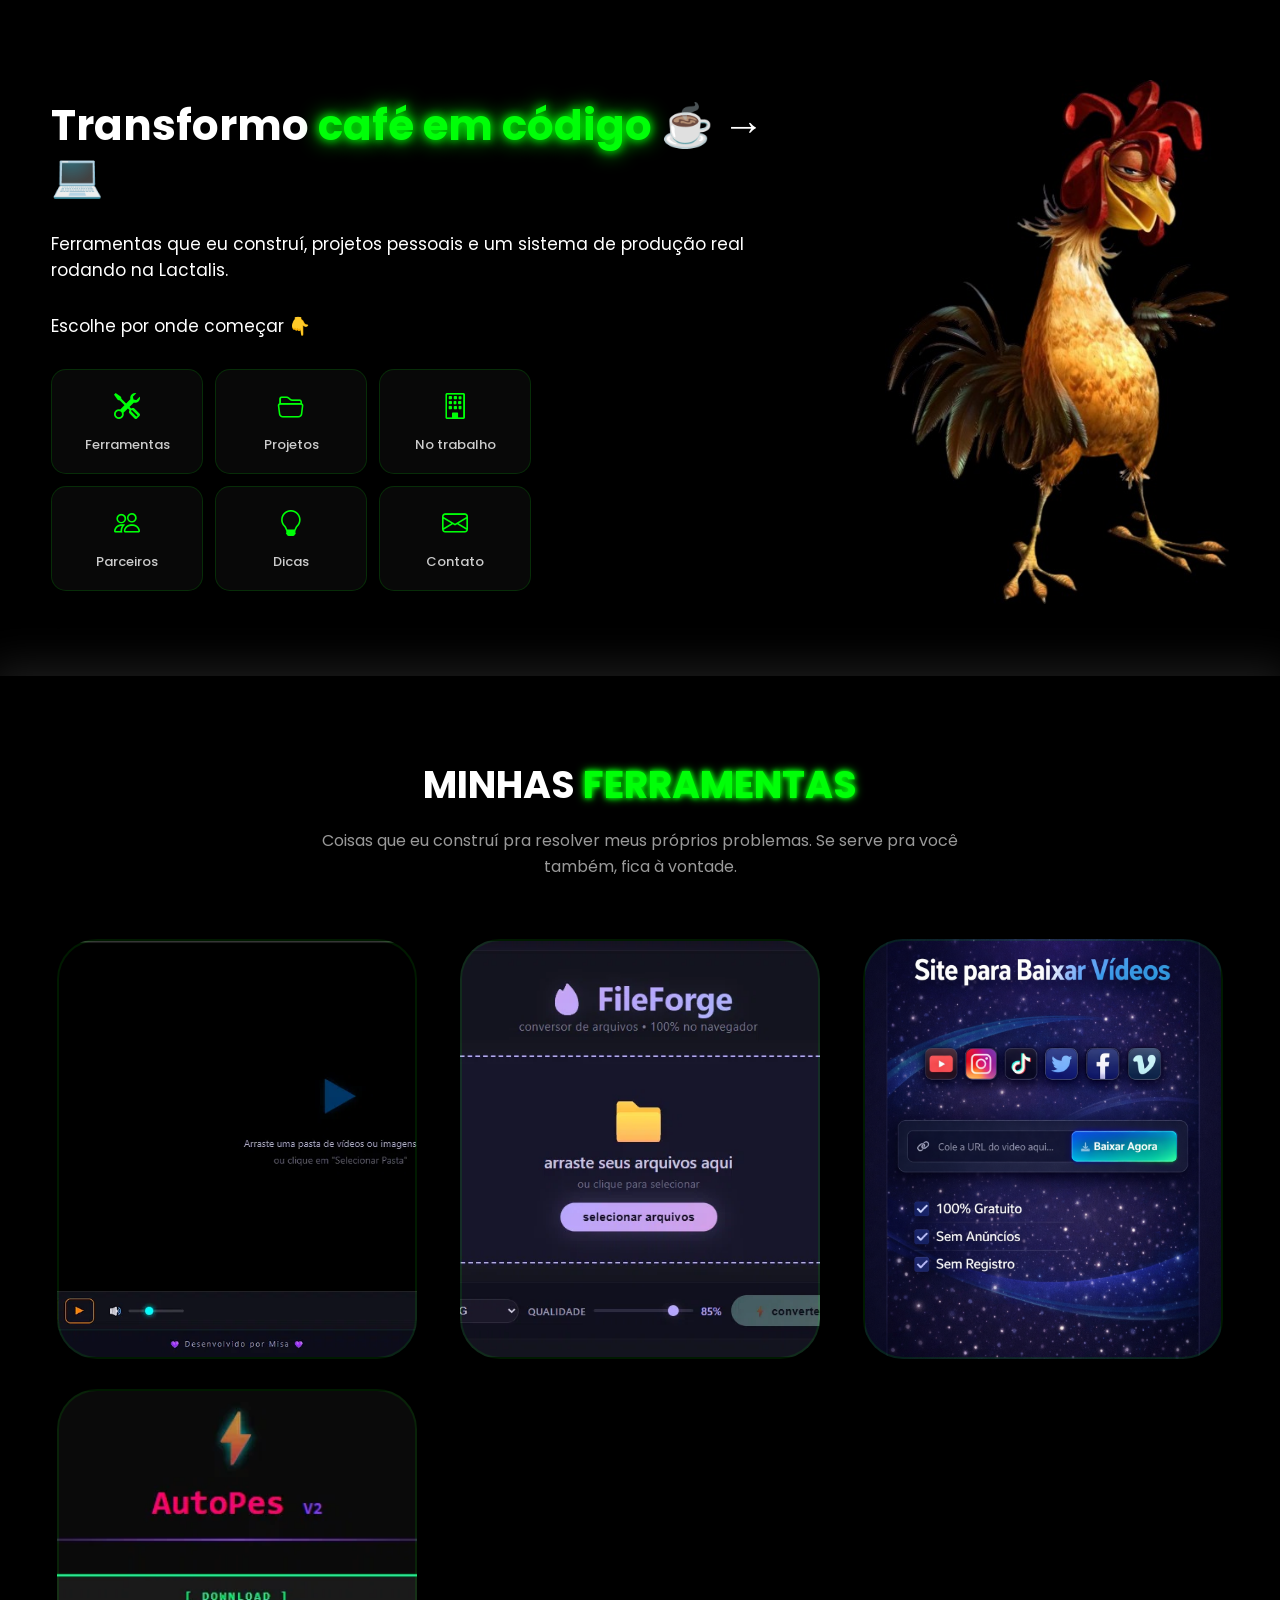
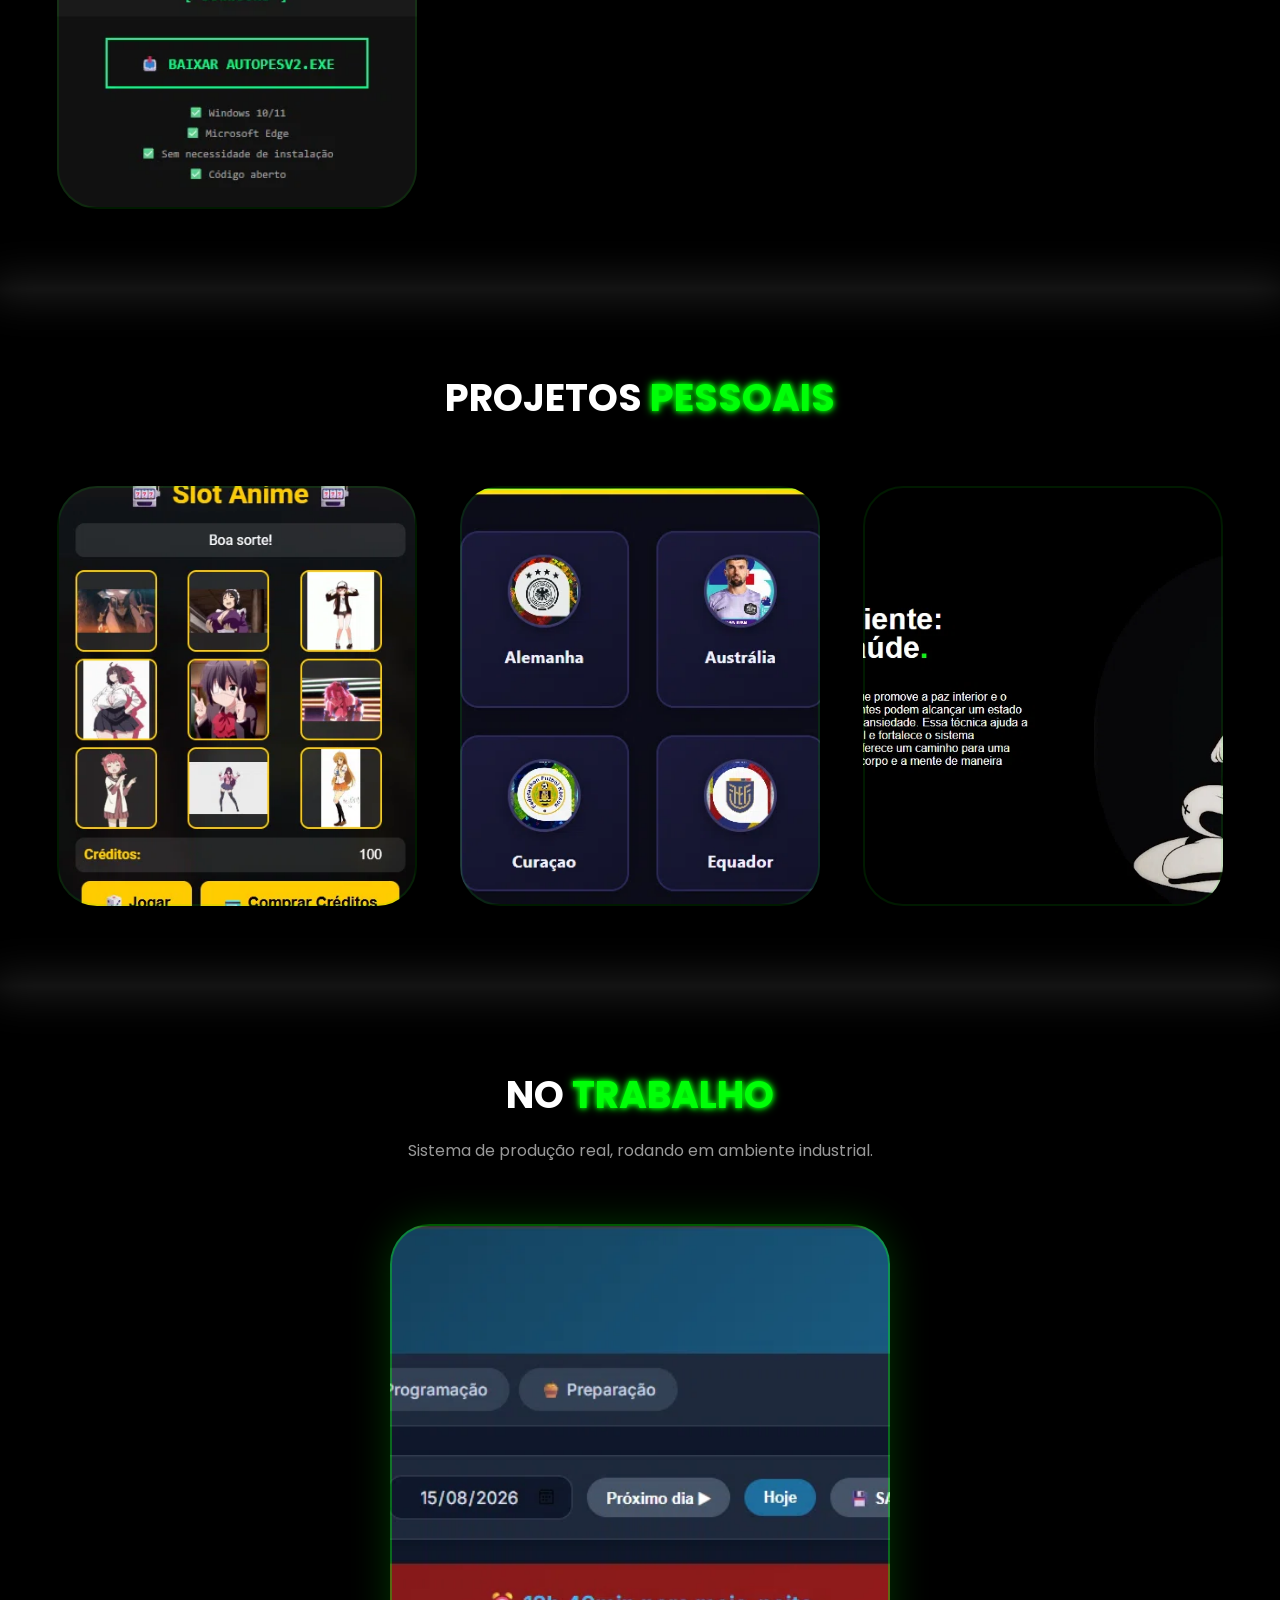
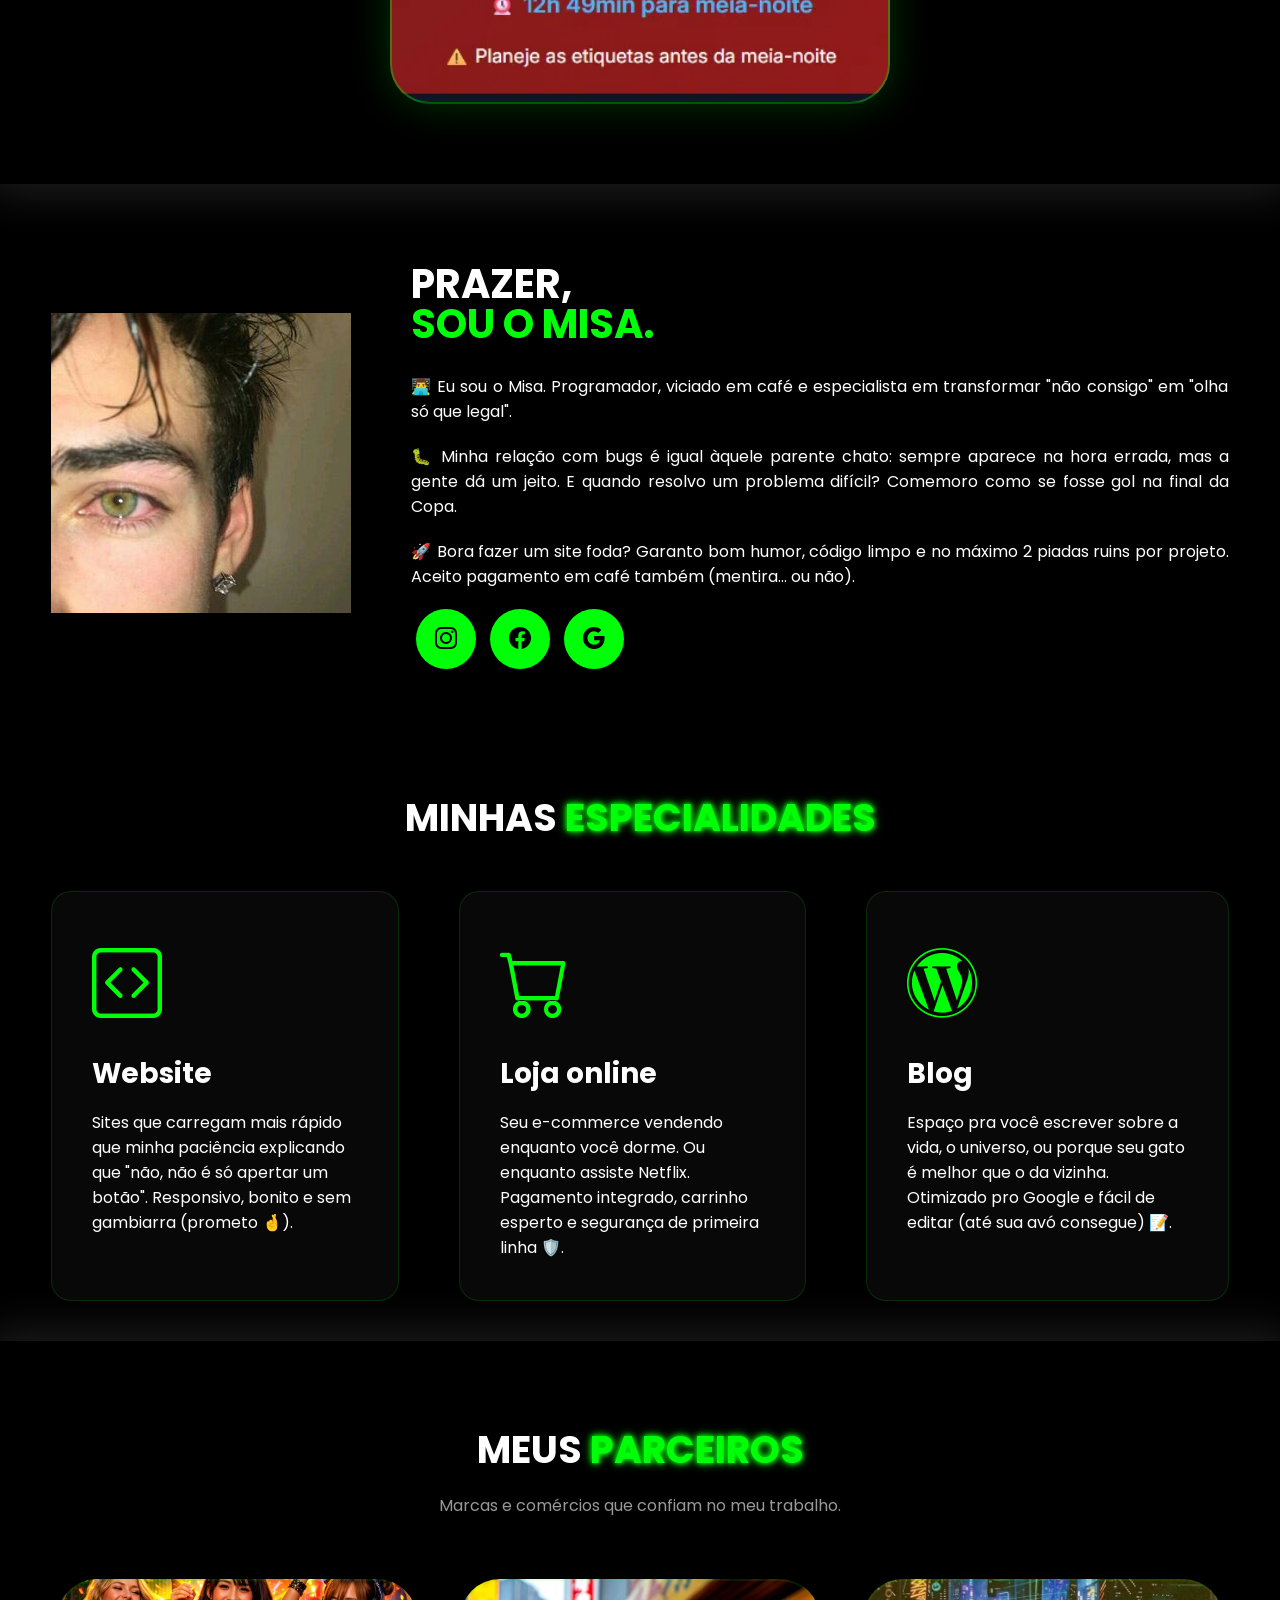
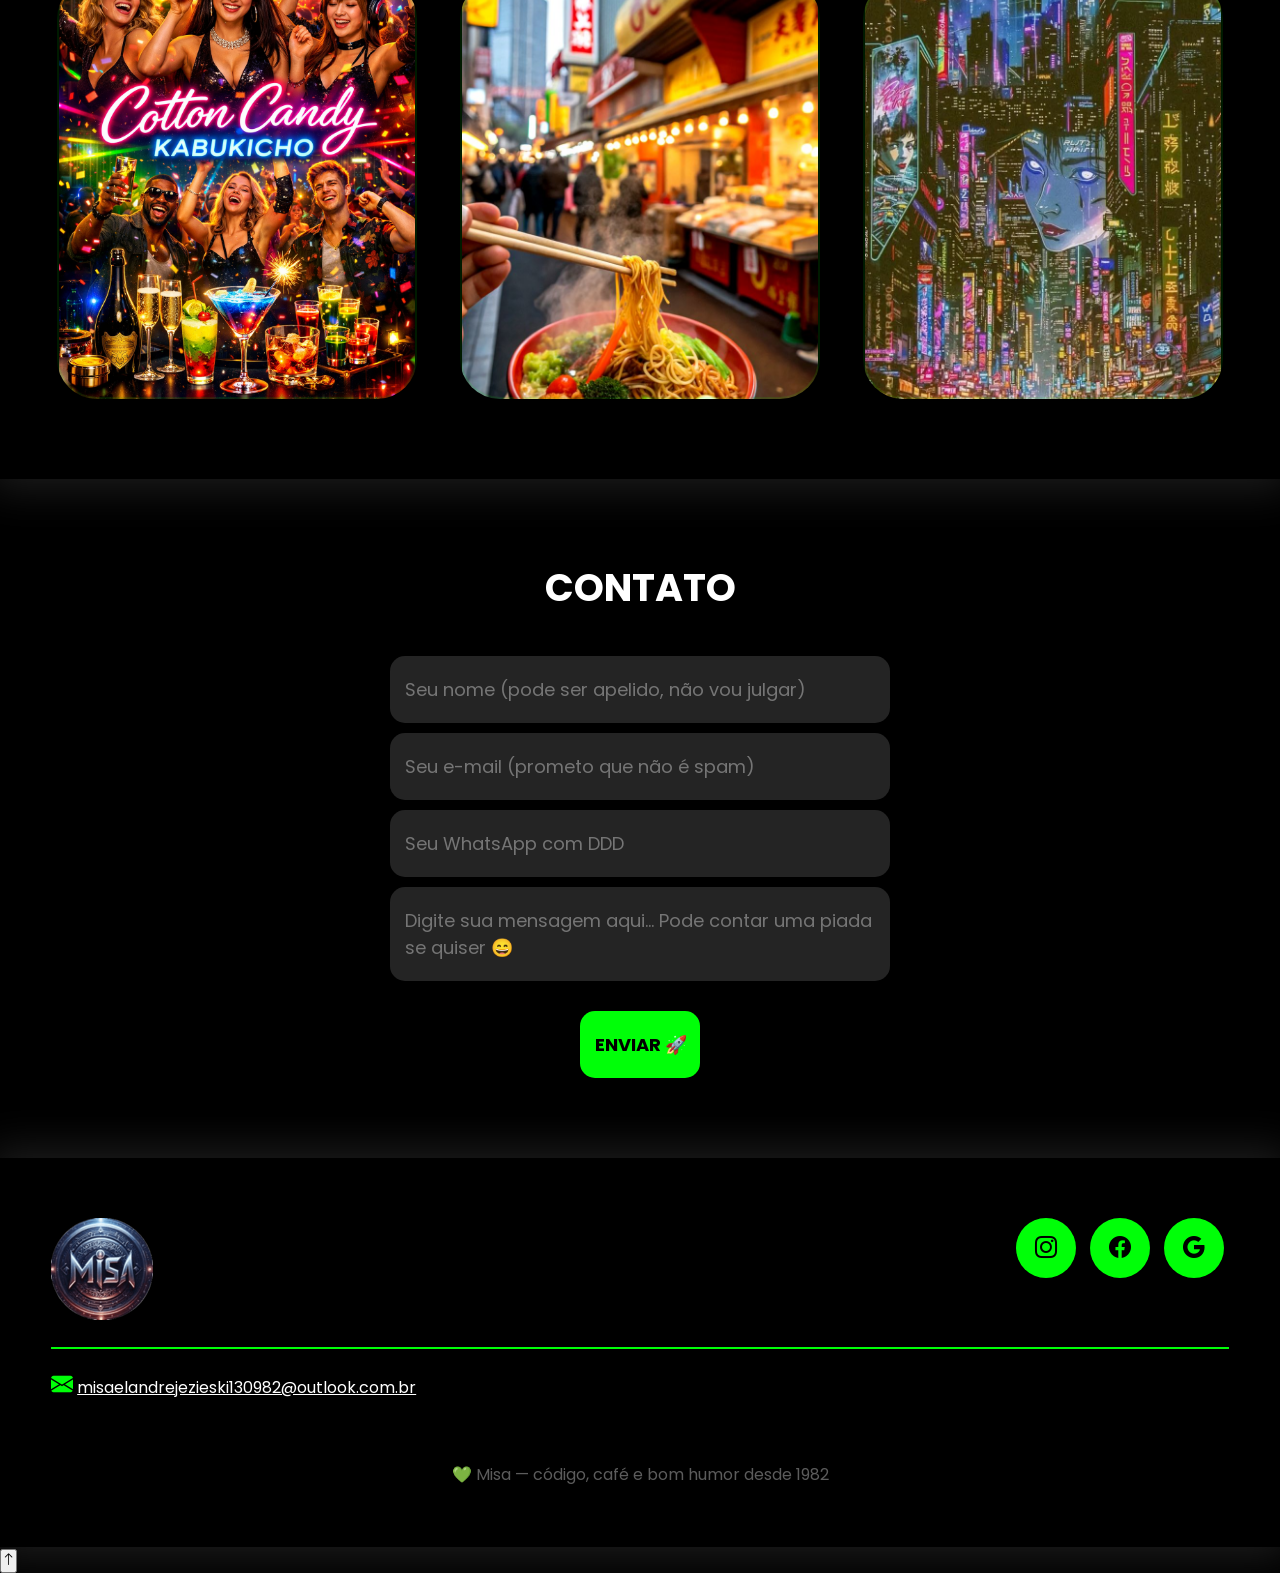
==== commit 38773504: "Update index.html" ====
--- a/index.html
+++ b/index.html
@@ -4,19 +4,15 @@
 <head>
     <meta charset="UTF-8">
     <meta name="viewport" content="width=device-width, initial-scale=1.0">
-    <meta name="description" content="Misa — Programador front-end, criador de ferramentas e projetos. Café, código e bom humor.">
+    <meta name="description" content="Misa — Ferramentas, projetos e sistemas que eu construí. Café, código e bom humor.">
     <meta name="author" content="Misael Andrejezieski">
     
-    <!-- GOOGLE FONTS -->
     <link rel="preconnect" href="https://fonts.googleapis.com">
     <link rel="preconnect" href="https://fonts.gstatic.com" crossorigin>
     <link href="https://fonts.googleapis.com/css2?family=Parisienne&display=swap" rel="stylesheet">
     <link href="https://fonts.googleapis.com/css2?family=Poppins:wght@300;400;500;600;700;800&display=swap" rel="stylesheet">
-    <!-- FIM GOOGLE FONTES -->
     
-    <!-- BOOTSTRAP ICONS -->
     <link rel="stylesheet" href="https://cdn.jsdelivr.net/npm/bootstrap-icons@1.10.5/font/bootstrap-icons.css">
-    <!-- FIM BOOTSTRAP ICONS -->
     
     <link rel="stylesheet" href="style.css">
     <script src="animar.js" defer></script>
@@ -28,14 +24,17 @@
 
     <main>
         <!-- ============================================================
-             TOPO DO SITE — HERO
+             HERO
              ============================================================ -->
         <section class="topo-do-site" id="topo-do-site">
             <div class="interface">
                 <div class="flex">
                     <div class="txt-topo-site">
                         <h1>Transformo <span>café em código</span> ☕ → 💻</h1>
-                        <p>Programador, criador de ferramentas e projetos. Escolhe por onde começar 👇</p>
+                        <p class="hero-descricao">
+                            Ferramentas que eu construí, projetos pessoais e um sistema de produção real rodando na Lactalis.
+                        </p>
+                        <p class="hero-cta">Escolhe por onde começar 👇</p>
 
                         <div class="hero-cards">
                             <a href="#ferramentas" class="hero-card">
@@ -48,7 +47,7 @@
                             </a>
                             <a href="#profissional" class="hero-card">
                                 <i class="bi bi-building"></i>
-                                <span>Profissional</span>
+                                <span>No trabalho</span>
                             </a>
                             <a href="#parceiros" class="hero-card">
                                 <i class="bi bi-people"></i>
@@ -69,36 +68,76 @@
                         <img src="images/jf001.jpg" alt="Misa programador">
                     </div><!--img-topo-site-->
                 </div><!--flex-->
+
+                <div class="scroll-hint" aria-hidden="true">
+                    <i class="bi bi-chevron-double-down"></i>
+                </div>
             </div><!--interface-->
         </section><!--topo-do-site-->
 
         <!-- ============================================================
-             ESPECIALIDADES
-             ============================================================ -->
-        <section class="especialidades" id="especialidade">
-            <div class="interface">
-                <h2 class="titulo">MINHAS <span>ESPECIALIDADES</span></h2>
-                <div class="flex">
-                    <div class="especialidades-box">
-                        <i class="bi bi-code-square"></i>
-                        <h3>Website</h3>
-                        <p>Sites que carregam mais rápido que minha paciência explicando que "não, não é só apertar um botão". Responsivo, bonito e sem gambiarra (prometo 🤞).</p>
-                    </div><!--especialidades-box-->
-
-                    <div class="especialidades-box">
-                        <i class="bi bi-cart"></i>
-                        <h3>Loja online</h3>
-                        <p>Seu e-commerce vendendo enquanto você dorme. Ou enquanto assiste Netflix. Pagamento integrado, carrinho esperto e segurança de primeira linha 🛡️.</p>
-                    </div><!--especialidades-box-->
-
-                    <div class="especialidades-box">
-                        <i class="bi bi-wordpress"></i>
-                        <h3>Blog</h3>
-                        <p>Espaço pra você escrever sobre a vida, o universo, ou porque seu gato é melhor que o da vizinha. Otimizado pro Google e fácil de editar (até sua avó consegue) 📝.</p>
-                    </div><!--especialidades-box-->
-                </div><!--flex-->
-            </div><!--interface-->
-        </section><!--especialidades-->
+             FERRAMENTAS
+             ============================================================ -->
+        <section class="ferramentas" id="ferramentas">
+            <div class="interface">
+                <h2 class="titulo">MINHAS <span>FERRAMENTAS</span></h2>
+                <p class="subtitulo-secao">Coisas que eu construí pra resolver meus próprios problemas. Se serve pra você também, fica à vontade.</p>
+                <div class="flex" id="ferramentas-container">
+                    <a href="https://misaandrejezieski.github.io/NeonOn/" class="img-port" style="background-image: url('images/NeonOn.webp');" target="_blank" rel="noopener noreferrer">
+                        <div class="overlay">▶️ NeonOn · Player de pasta</div>
+                    </a>
+
+                    <a href="https://fileforge-converter-online.vercel.app/" class="img-port" style="background-image: url('images/FileForge.webp');" target="_blank" rel="noopener noreferrer">
+                        <div class="overlay">🔥 FileForge · Conversor</div>
+                    </a>
+
+                    <a href="https://misaandrejezieski.github.io/Site-BaixarYou/" class="img-port" style="background-image: url('images/baixaryou-banner.jpg');" target="_blank" rel="noopener noreferrer">
+                        <div class="overlay">📥 BaixarYou · Baixador de vídeos</div>
+                    </a>
+
+                    <a href="https://auto-pes-v2-d3jlomtlc-misael-andrejezieskis-projects.vercel.app/" class="img-port" style="background-image: url('images/autoPes.webp');" target="_blank" rel="noopener noreferrer">
+                        <div class="overlay">🎯 Auto PES V2 · Automação</div>
+                    </a>
+                </div>
+            </div><!--interface-->
+        </section><!--ferramentas-->
+
+        <!-- ============================================================
+             PROJETOS PESSOAIS
+             ============================================================ -->
+        <section class="portfolio" id="projetos">
+            <div class="interface">
+                <h2 class="titulo">PROJETOS <span>PESSOAIS</span></h2>
+                <div class="flex" id="projetos-container">
+                    <a href="https://misaandrejezieski.github.io/SlotMadruga/" class="img-port" style="background-image: url('images/SlotAnime.webp');" target="_blank" rel="noopener noreferrer">
+                        <div class="overlay">🎰 Slot Madruga</div>
+                    </a>
+
+                    <a href="https://misaandrejezieski.github.io/Copa-2026/" class="img-port" style="background-image: url('images/CopadoMundo.webp');" target="_blank" rel="noopener noreferrer">
+                        <div class="overlay">⚽ Copa 2026</div>
+                    </a>
+
+                    <a href="https://misaandrejezieski.github.io/TRIBB-US-Carambei/" class="img-port" style="background-image: url('images/Thribbus.webp');" target="_blank" rel="noopener noreferrer">
+                        <div class="overlay">🧘 TRIBB US Carambei</div>
+                    </a>
+                </div>
+            </div><!--interface-->
+        </section><!--portfolio-->
+
+        <!-- ============================================================
+             NO TRABALHO (destaque)
+             ============================================================ -->
+        <section class="profissional" id="profissional">
+            <div class="interface">
+                <h2 class="titulo">NO <span>TRABALHO</span></h2>
+                <p class="subtitulo-secao">Sistema de produção real, rodando em ambiente industrial.</p>
+                <div class="flex" id="profissional-container">
+                    <a href="https://pudimflow-o5e2dnl0n-misael-andrejezieskis-projects.vercel.app/" class="img-port destaque" style="background-image: url('images/PudimFlow.webp');" target="_blank" rel="noopener noreferrer">
+                        <div class="overlay">🍮 PudimFlow · Gestão de produção (Lactalis)</div>
+                    </a>
+                </div>
+            </div><!--interface-->
+        </section><!--profissional-->
 
         <!-- ============================================================
              SOBRE
@@ -126,67 +165,32 @@
         </section><!--sobre-->
 
         <!-- ============================================================
-             FERRAMENTAS
-             ============================================================ -->
-        <section class="ferramentas" id="ferramentas">
-            <div class="interface">
-                <h2 class="titulo">MINHAS <span>FERRAMENTAS</span></h2>
-                <p class="subtitulo-secao">Coisas que eu construí pra resolver meus próprios problemas. Se serve pra você também, fica à vontade.</p>
-                <div class="flex" id="ferramentas-container">
-                    <a href="https://misaandrejezieski.github.io/NeonOn/" class="img-port" style="background-image: url('images/NeonOn.webp');" target="_blank" rel="noopener noreferrer">
-                        <div class="overlay">▶️ NeonOn · Player de pasta</div>
-                    </a>
-
-                    <a href="https://fileforge-converter-online.vercel.app/" class="img-port" style="background-image: url('images/FileForge.webp');" target="_blank" rel="noopener noreferrer">
-                        <div class="overlay">🔥 FileForge · Conversor</div>
-                    </a>
-
-                    <a href="https://misaandrejezieski.github.io/Site-BaixarYou/" class="img-port" style="background-image: url('images/baixaryou-banner.jpg');" target="_blank" rel="noopener noreferrer">
-                        <div class="overlay">📥 BaixarYou · Baixador de vídeos</div>
-                    </a>
-
-                    <a href="https://auto-pes-v2-d3jlomtlc-misael-andrejezieskis-projects.vercel.app/" class="img-port" style="background-image: url('images/autoPes.webp');" target="_blank" rel="noopener noreferrer">
-                        <div class="overlay">🎯 Auto PES V2 · Automação</div>
-                    </a>
-                </div>
-            </div><!--interface-->
-        </section><!--ferramentas-->
-
-        <!-- ============================================================
-             PROJETO PROFISSIONAL
-             ============================================================ -->
-        <section class="profissional" id="profissional">
-            <div class="interface">
-                <h2 class="titulo">PROJETO <span>PROFISSIONAL</span></h2>
-                <div class="flex" id="profissional-container">
-                    <a href="https://pudimflow-o5e2dnl0n-misael-andrejezieskis-projects.vercel.app/" class="img-port destaque" style="background-image: url('images/PudimFlow.webp');" target="_blank" rel="noopener noreferrer">
-                        <div class="overlay">🍮 PudimFlow · Gestão de produção (Lactalis)</div>
-                    </a>
-                </div>
-            </div><!--interface-->
-        </section><!--profissional-->
-
-        <!-- ============================================================
-             PROJETOS PESSOAIS
-             ============================================================ -->
-        <section class="portfolio" id="projetos">
-            <div class="interface">
-                <h2 class="titulo">PROJETOS <span>PESSOAIS</span></h2>
-                <div class="flex" id="projetos-container">
-                    <a href="https://misaandrejezieski.github.io/SlotMadruga/" class="img-port" style="background-image: url('images/SlotAnime.webp');" target="_blank" rel="noopener noreferrer">
-                        <div class="overlay">🎰 Slot Madruga</div>
-                    </a>
-
-                    <a href="https://misaandrejezieski.github.io/Copa-2026/" class="img-port" style="background-image: url('images/CopadoMundo.webp');" target="_blank" rel="noopener noreferrer">
-                        <div class="overlay">⚽ Copa 2026</div>
-                    </a>
-
-                    <a href="https://misaandrejezieski.github.io/TRIBB-US-Carambei/" class="img-port" style="background-image: url('images/Thribbus.webp');" target="_blank" rel="noopener noreferrer">
-                        <div class="overlay">🧘 TRIBB US Carambei</div>
-                    </a>
-                </div>
-            </div><!--interface-->
-        </section><!--portfolio-->
+             ESPECIALIDADES
+             ============================================================ -->
+        <section class="especialidades" id="especialidade">
+            <div class="interface">
+                <h2 class="titulo">MINHAS <span>ESPECIALIDADES</span></h2>
+                <div class="flex">
+                    <div class="especialidades-box">
+                        <i class="bi bi-code-square"></i>
+                        <h3>Website</h3>
+                        <p>Sites que carregam mais rápido que minha paciência explicando que "não, não é só apertar um botão". Responsivo, bonito e sem gambiarra (prometo 🤞).</p>
+                    </div><!--especialidades-box-->
+
+                    <div class="especialidades-box">
+                        <i class="bi bi-cart"></i>
+                        <h3>Loja online</h3>
+                        <p>Seu e-commerce vendendo enquanto você dorme. Ou enquanto assiste Netflix. Pagamento integrado, carrinho esperto e segurança de primeira linha 🛡️.</p>
+                    </div><!--especialidades-box-->
+
+                    <div class="especialidades-box">
+                        <i class="bi bi-wordpress"></i>
+                        <h3>Blog</h3>
+                        <p>Espaço pra você escrever sobre a vida, o universo, ou porque seu gato é melhor que o da vizinha. Otimizado pro Google e fácil de editar (até sua avó consegue) 📝.</p>
+                    </div><!--especialidades-box-->
+                </div><!--flex-->
+            </div><!--interface-->
+        </section><!--especialidades-->
 
         <!-- ============================================================
              PARCEIROS
@@ -255,6 +259,10 @@
         </div><!--interface-->
     </footer>
 
+    <button id="btn-topo" class="btn-topo" aria-label="Voltar ao topo">
+        <i class="bi bi-arrow-up"></i>
+    </button>
+
 </body>
 
 </html>
--- a/style.css
+++ b/style.css
@@ -24,17 +24,6 @@
 
 .flex {
     display: flex;
-}
-
-.btn-contato button {
-    padding: 10px 40px;
-    font-size: 18px;
-    font-weight: 600;
-    background-color: #00FF08;
-    border: 0;
-    border-radius: 30px;
-    cursor: pointer;
-    transition: .2s;
 }
 
 h2.titulo {
@@ -66,158 +55,10 @@
 }
 
 /* ============================================================
-   CABEÇALHO COM DROPDOWN
-   ============================================================ */
-header {
-    padding: 40px 4%;
-}
-
-header>.interface {
-    display: flex;
-    align-items: center;
-    justify-content: space-between;
-}
-
-header a {
-    color: #5c5c5c;
-    text-decoration: none;
-    display: inline-block;
-    transition: .2s;
-}
-
-header nav.menu-desktop a:hover {
-    color: #fff;
-    transform: scale(1.05);
-}
-
-header nav ul {
-    list-style-type: none;
-}
-
-header nav.menu-desktop ul li {
-    display: inline-block;
-    padding: 0 30px;
-    position: relative;
-}
-
-/* DROPDOWN */
-header nav.menu-desktop .dropdown .dropdown-menu {
-    position: absolute;
-    top: 100%;
-    left: 0;
-    background: #111;
-    border: 1px solid rgba(0, 255, 8, 0.2);
-    border-radius: 12px;
-    padding: 10px 0;
-    min-width: 220px;
-    opacity: 0;
-    visibility: hidden;
-    transform: translateY(-10px);
-    transition: .3s;
-    z-index: 999;
-    margin-top: 10px;
-    box-shadow: 0 0 30px rgba(0, 255, 8, 0.15);
-}
-
-header nav.menu-desktop .dropdown:hover .dropdown-menu {
-    opacity: 1;
-    visibility: visible;
-    transform: translateY(0);
-}
-
-header nav.menu-desktop .dropdown-menu li {
-    display: block;
-    padding: 0;
-}
-
-header nav.menu-desktop .dropdown-menu li a {
-    display: block;
-    padding: 12px 20px;
-    color: #ccc;
-    font-size: 15px;
-    text-align: left;
-    transform: none;
-}
-
-header nav.menu-desktop .dropdown-menu li a:hover {
-    background: rgba(0, 255, 8, 0.1);
-    color: #00FF08;
-    transform: none;
-    padding-left: 25px;
-}
-
-/* ESTILO DO MENU MOBILE */
-.btn-abrir-menu {
-    display: none;
-}
-
-.btn-abrir-menu i {
-    color: #00FF08;
-    font-size: 40px;
-}
-
-.menu-mobile {
-    background-color: #000;
-    height: 100vh;
-    position: fixed;
-    top: 0;
-    right: 0;
-    z-index: 99999;
-    width: 0%;
-    overflow: hidden;
-    transition: .5s;
-}
-
-.menu-mobile.abrir-menu {
-    width: 70%;
-}
-
-.menu-mobile.abrir-menu ~ .overlay-menu {
-    display: block;
-}
-
-.menu-mobile .btn-fechar {
-    padding: 20px 5%;
-}
-
-.menu-mobile .btn-fechar i {
-    color: #00FF08;
-    font-size: 30px;
-}
-
-.menu-mobile nav ul {
-    text-align: right;
-}
-
-.menu-mobile nav ul li a {
-    color: #fff;
-    font-size: 20px;
-    font-weight: 300;
-    padding: 20px 8%;
-    display: block;
-}
-
-.menu-mobile nav ul li a:hover {
-    background-color: #00FF08;
-    color: #000;
-}
-
-.overlay-menu {
-    background-color: #000000df;
-    width: 100%;
-    height: 100%;
-    position: fixed;
-    top: 0;
-    left: 0;
-    z-index: 88888;
-    display: none;
-}
-
-/* ============================================================
    TOPO DO SITE — HERO
    ============================================================ */
 section.topo-do-site {
-    padding: 40px 4%;
+    padding: 80px 4% 40px;
 }
 
 section.topo-do-site .flex {
@@ -260,7 +101,7 @@
     100% { top: 30px; }
 }
 
-/* HERO CARDS (navegação) */
+/* HERO CARDS */
 .hero-cards {
     display: grid;
     grid-template-columns: repeat(3, 1fr);
@@ -390,7 +231,7 @@
 }
 
 /* ============================================================
-   SEÇÕES DE CARDS (FERRAMENTAS / PROFISSIONAL / PROJETOS / PARCEIROS)
+   SEÇÕES DE CARDS
    ============================================================ */
 section.ferramentas,
 section.profissional,
@@ -584,20 +425,12 @@
         line-height: 40px;
     }
 
-    .menu-desktop {
-        display: none;
-    }
-
-    .btn-abrir-menu {
-        display: block;
-    }
-
     section.topo-do-site .flex {
         gap: 40px;
     }
 
     section.topo-do-site {
-        padding: 20px 8%;
+        padding: 40px 8%;
     }
 
     .topo-do-site h1 {
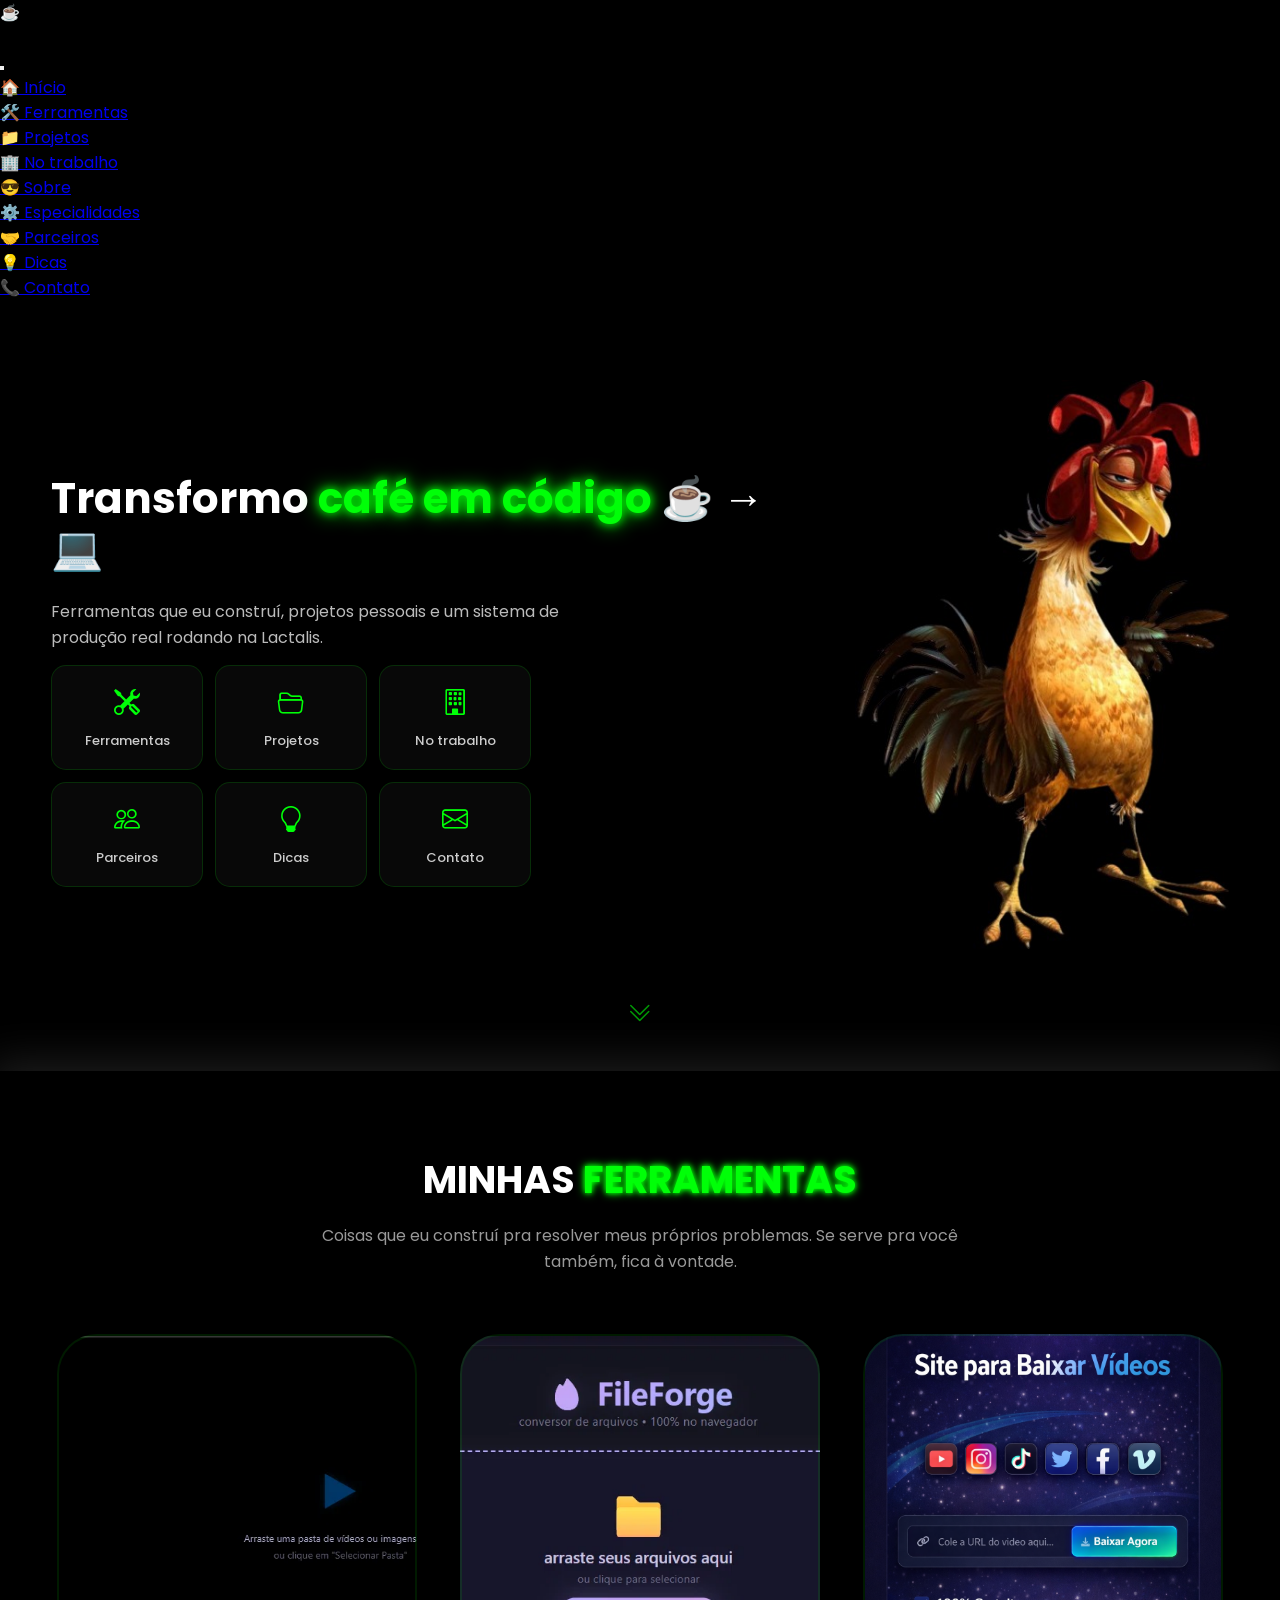
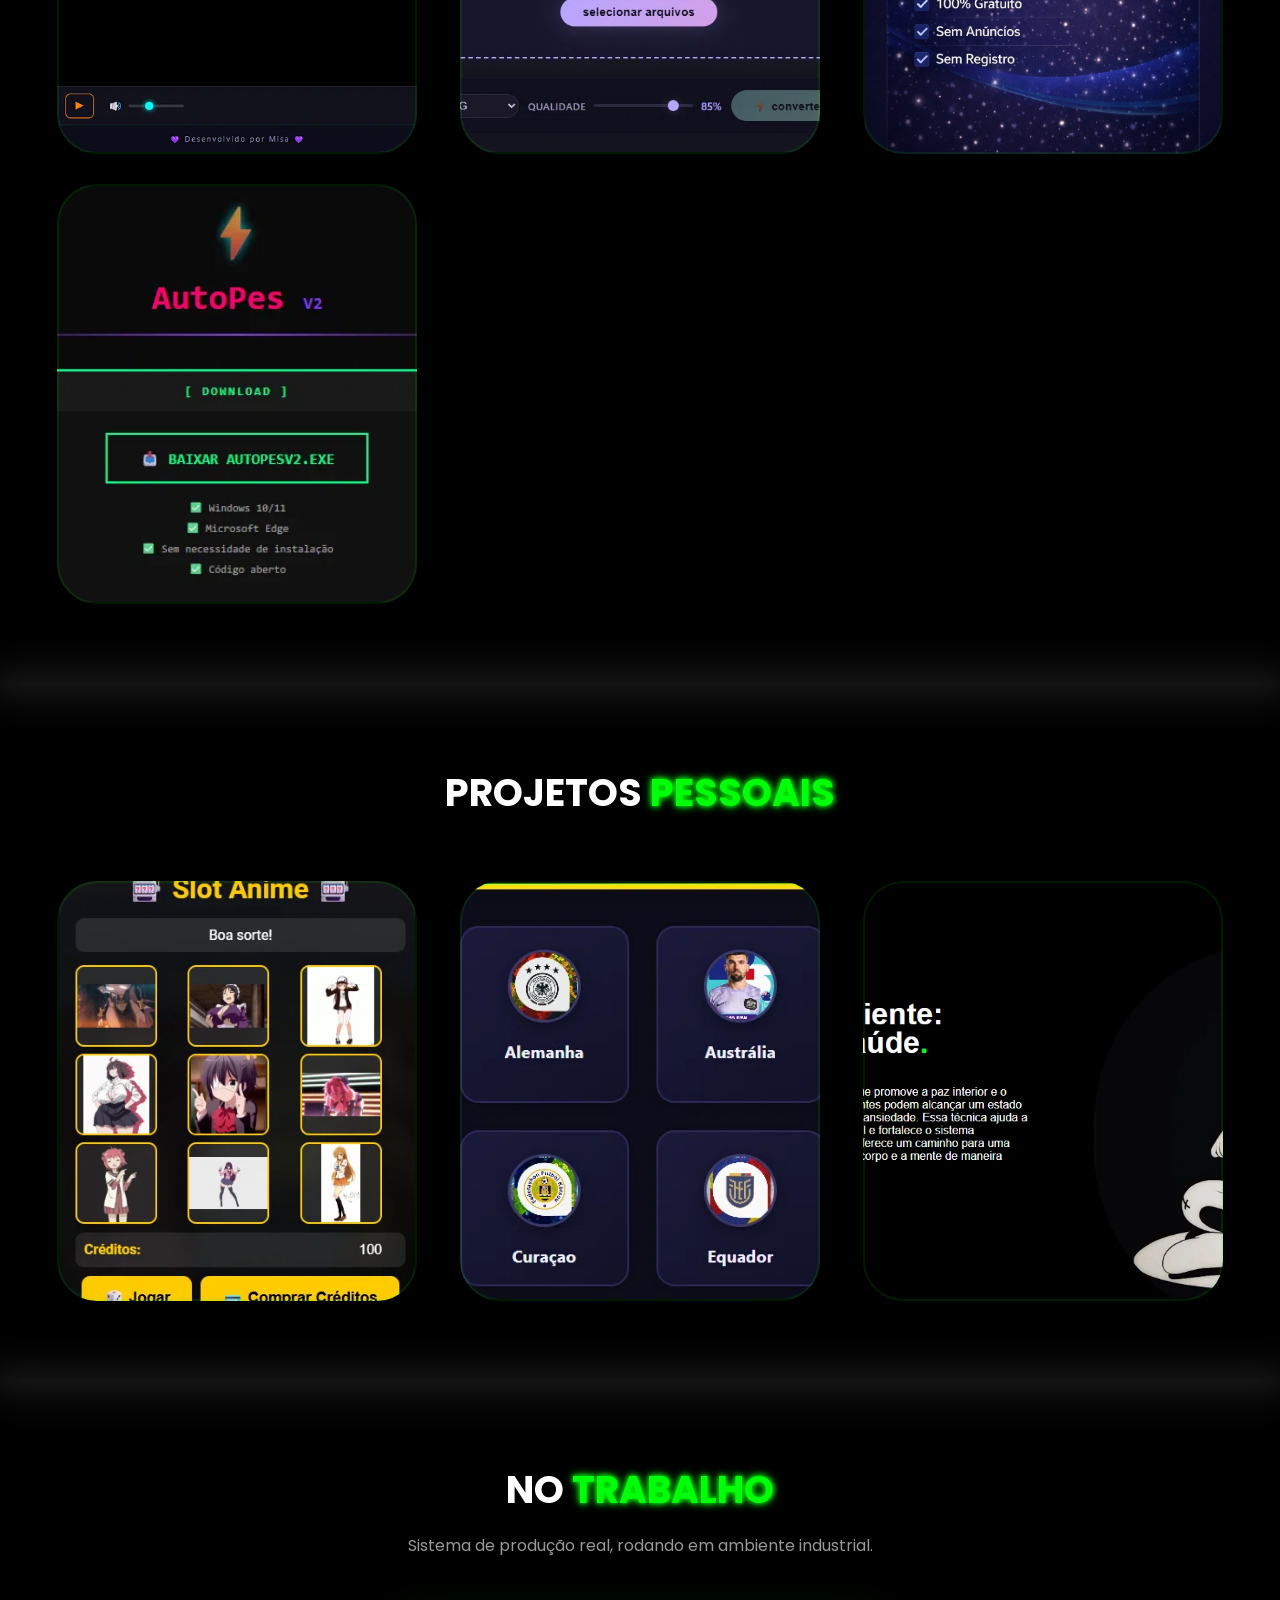
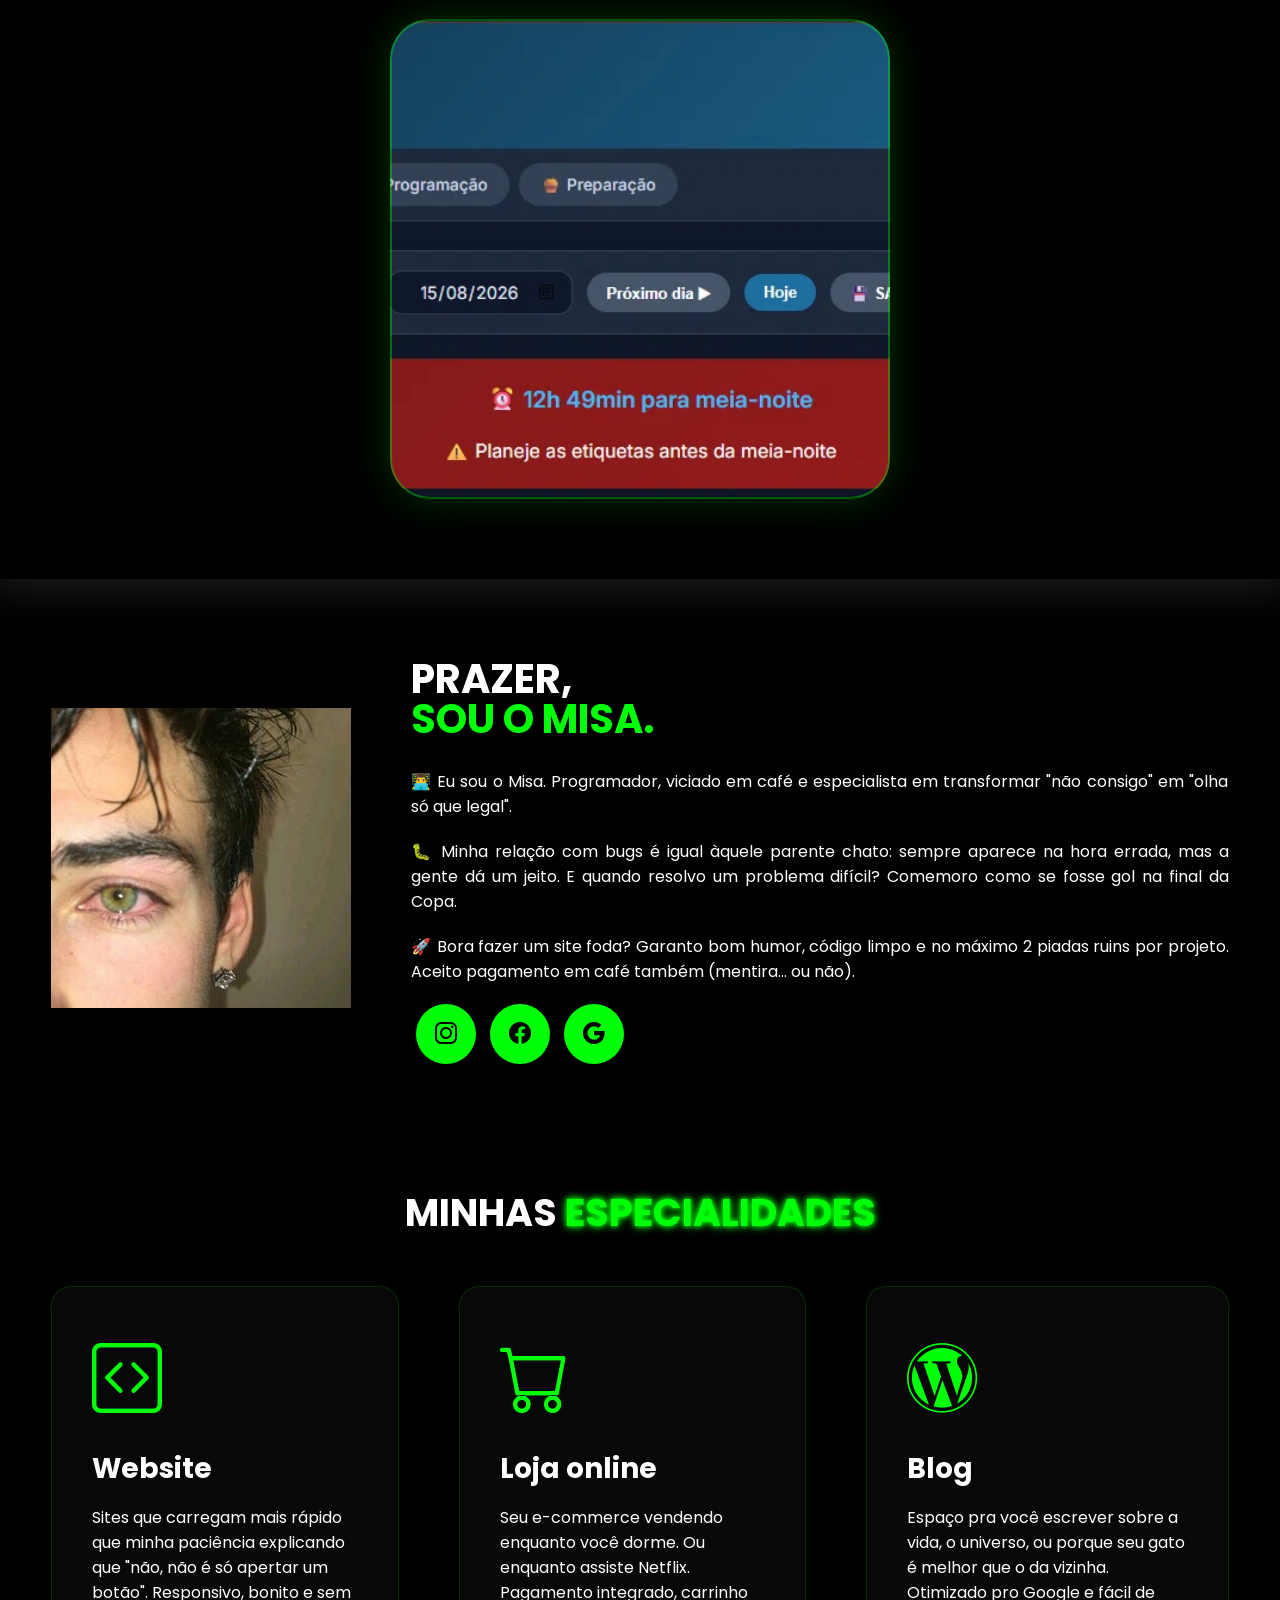
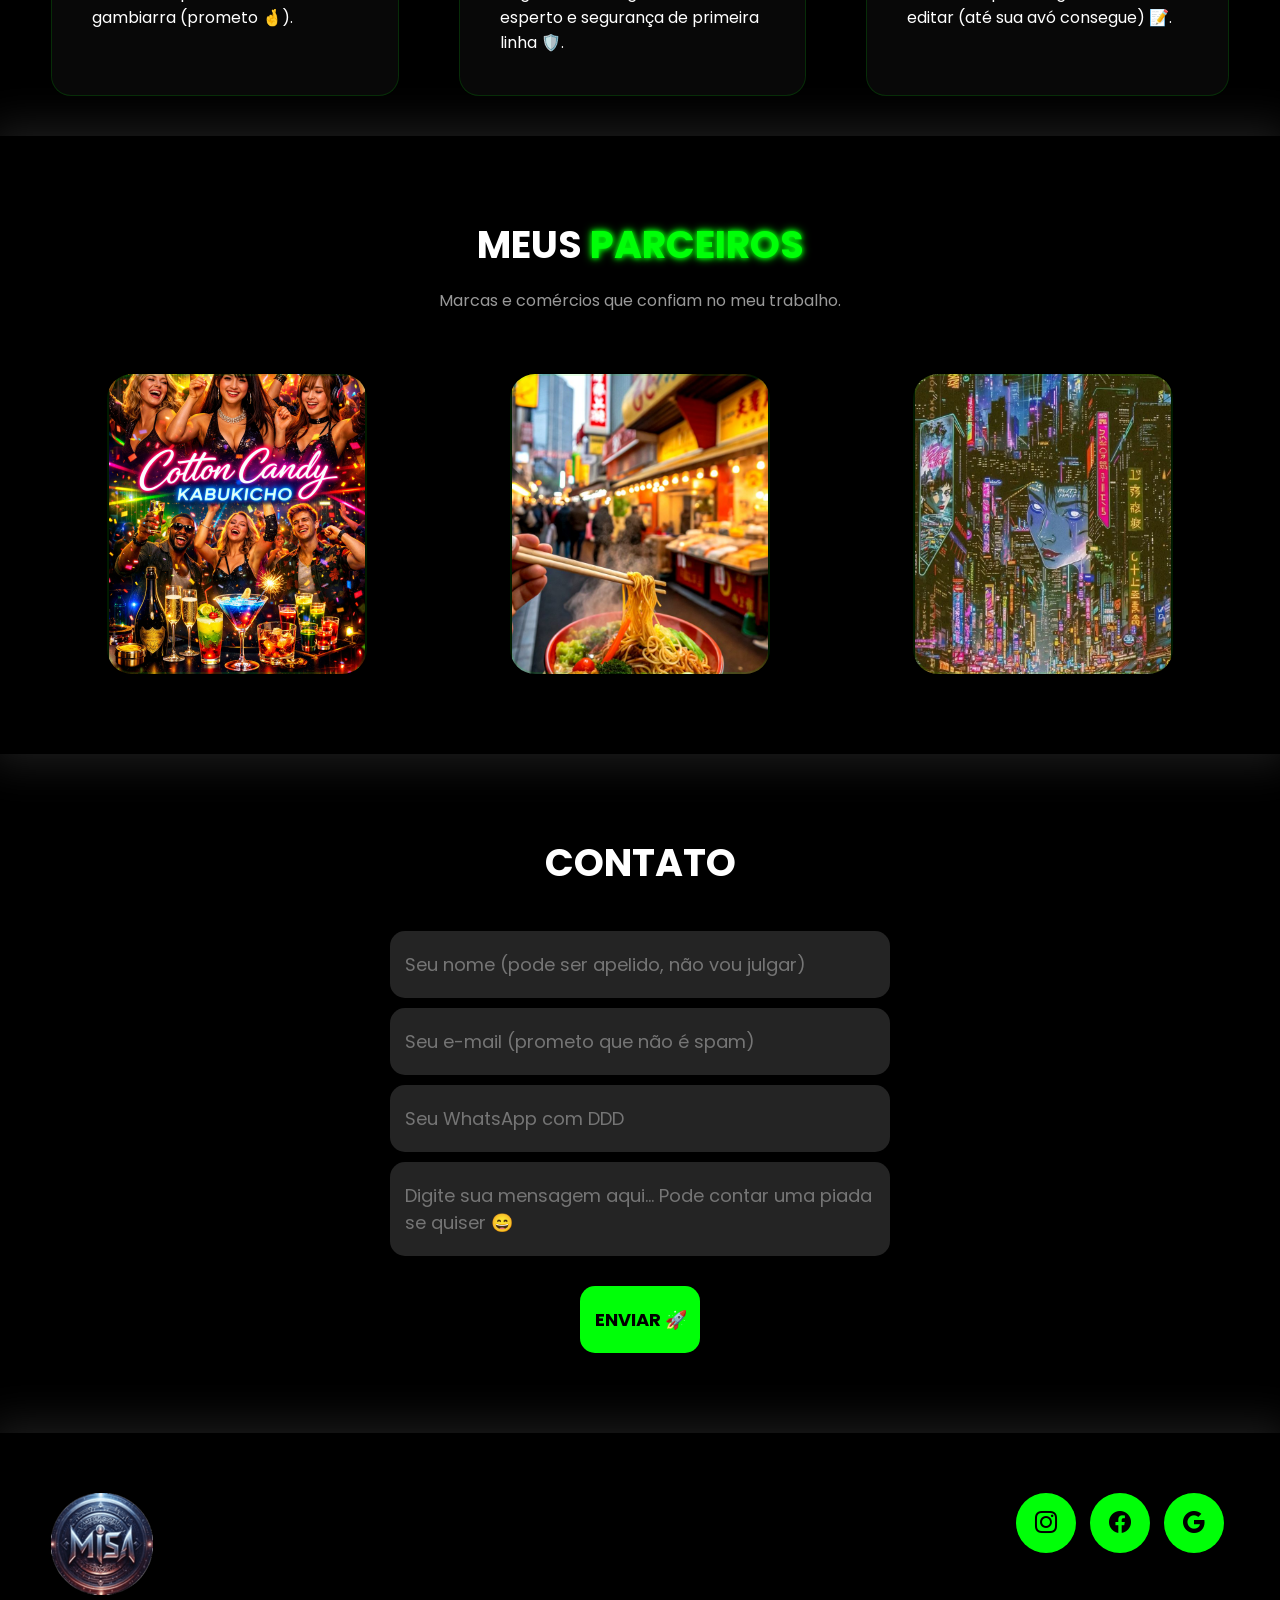
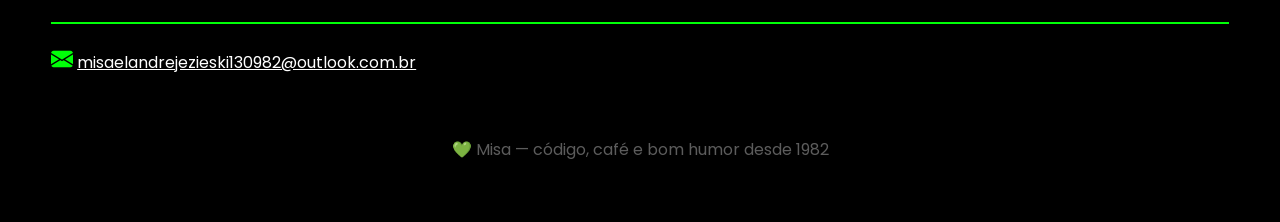
==== commit aa7fafa9: "Update index.html" ====
--- a/index.html
+++ b/index.html
@@ -6,11 +6,12 @@
     <meta name="viewport" content="width=device-width, initial-scale=1.0">
     <meta name="description" content="Misa — Ferramentas, projetos e sistemas que eu construí. Café, código e bom humor.">
     <meta name="author" content="Misael Andrejezieski">
+    <meta name="theme-color" content="#000000">
     
     <link rel="preconnect" href="https://fonts.googleapis.com">
     <link rel="preconnect" href="https://fonts.gstatic.com" crossorigin>
     <link href="https://fonts.googleapis.com/css2?family=Parisienne&display=swap" rel="stylesheet">
-    <link href="https://fonts.googleapis.com/css2?family=Poppins:wght@300;400;500;600;700;800&display=swap" rel="stylesheet">
+    <link href="https://fonts.googleapis.com/css2?family=Poppins:wght@300;400;500;600;700;800;900&display=swap" rel="stylesheet">
     
     <link rel="stylesheet" href="https://cdn.jsdelivr.net/npm/bootstrap-icons@1.10.5/font/bootstrap-icons.css">
     
@@ -22,6 +23,51 @@
 
 <body>
 
+    <!-- ============================================================
+         LOADING SCREEN
+         ============================================================ -->
+    <div class="loading-screen" id="loading-screen">
+        <div class="loading-content">
+            <div class="loading-logo">☕</div>
+            <p class="loading-text">Preparando café<span class="loading-dots">...</span></p>
+        </div>
+    </div>
+
+    <!-- ============================================================
+         SCROLL PROGRESS
+         ============================================================ -->
+    <div class="scroll-progress" id="scroll-progress"></div>
+
+    <!-- ============================================================
+         CURSOR CUSTOMIZADO
+         ============================================================ -->
+    <div class="cursor-dot" id="cursor-dot"></div>
+    <div class="cursor-ring" id="cursor-ring"></div>
+
+    <!-- ============================================================
+         MENU FLUTUANTE
+         ============================================================ -->
+    <button class="menu-toggle" id="menu-toggle" aria-label="Abrir menu" aria-expanded="false">
+        <span></span>
+        <span></span>
+        <span></span>
+    </button>
+
+    <nav class="side-menu" id="side-menu" aria-hidden="true">
+        <ul>
+            <li><a href="#topo-do-site" data-menu>🏠 Início</a></li>
+            <li><a href="#ferramentas" data-menu>🛠️ Ferramentas</a></li>
+            <li><a href="#projetos" data-menu>📁 Projetos</a></li>
+            <li><a href="#profissional" data-menu>🏢 No trabalho</a></li>
+            <li><a href="#sobre" data-menu>😎 Sobre</a></li>
+            <li><a href="#especialidade" data-menu>⚙️ Especialidades</a></li>
+            <li><a href="#parceiros" data-menu>🤝 Parceiros</a></li>
+            <li><a href="https://misaandrejezieski.github.io/infoDicas/#home" target="_blank" rel="noopener noreferrer">💡 Dicas</a></li>
+            <li><a href="#contato" data-menu>📞 Contato</a></li>
+        </ul>
+    </nav>
+    <div class="menu-overlay" id="menu-overlay"></div>
+
     <main>
         <!-- ============================================================
              HERO
@@ -30,11 +76,11 @@
             <div class="interface">
                 <div class="flex">
                     <div class="txt-topo-site">
-                        <h1>Transformo <span>café em código</span> ☕ → 💻</h1>
+                        <span class="hero-tag">// desenvolvedor front-end</span>
+                        <h1>Transformo <span class="gradient-text">café em código</span> ☕ → 💻</h1>
                         <p class="hero-descricao">
                             Ferramentas que eu construí, projetos pessoais e um sistema de produção real rodando na Lactalis.
                         </p>
-                        <p class="hero-cta">Escolhe por onde começar 👇</p>
 
                         <div class="hero-cards">
                             <a href="#ferramentas" class="hero-card">
@@ -78,24 +124,24 @@
         <!-- ============================================================
              FERRAMENTAS
              ============================================================ -->
-        <section class="ferramentas" id="ferramentas">
+        <section class="ferramentas reveal" id="ferramentas">
             <div class="interface">
                 <h2 class="titulo">MINHAS <span>FERRAMENTAS</span></h2>
                 <p class="subtitulo-secao">Coisas que eu construí pra resolver meus próprios problemas. Se serve pra você também, fica à vontade.</p>
                 <div class="flex" id="ferramentas-container">
-                    <a href="https://misaandrejezieski.github.io/NeonOn/" class="img-port" style="background-image: url('images/NeonOn.webp');" target="_blank" rel="noopener noreferrer">
+                    <a href="https://misaandrejezieski.github.io/NeonOn/" class="img-port tilt" style="background-image: url('images/NeonOn.webp');" target="_blank" rel="noopener noreferrer">
                         <div class="overlay">▶️ NeonOn · Player de pasta</div>
                     </a>
 
-                    <a href="https://fileforge-converter-online.vercel.app/" class="img-port" style="background-image: url('images/FileForge.webp');" target="_blank" rel="noopener noreferrer">
+                    <a href="https://fileforge-converter-online.vercel.app/" class="img-port tilt" style="background-image: url('images/FileForge.webp');" target="_blank" rel="noopener noreferrer">
                         <div class="overlay">🔥 FileForge · Conversor</div>
                     </a>
 
-                    <a href="https://misaandrejezieski.github.io/Site-BaixarYou/" class="img-port" style="background-image: url('images/baixaryou-banner.jpg');" target="_blank" rel="noopener noreferrer">
+                    <a href="https://misaandrejezieski.github.io/Site-BaixarYou/" class="img-port tilt" style="background-image: url('images/baixaryou-banner.jpg');" target="_blank" rel="noopener noreferrer">
                         <div class="overlay">📥 BaixarYou · Baixador de vídeos</div>
                     </a>
 
-                    <a href="https://auto-pes-v2-d3jlomtlc-misael-andrejezieskis-projects.vercel.app/" class="img-port" style="background-image: url('images/autoPes.webp');" target="_blank" rel="noopener noreferrer">
+                    <a href="https://auto-pes-v2-d3jlomtlc-misael-andrejezieskis-projects.vercel.app/" class="img-port tilt" style="background-image: url('images/autoPes.webp');" target="_blank" rel="noopener noreferrer">
                         <div class="overlay">🎯 Auto PES V2 · Automação</div>
                     </a>
                 </div>
@@ -105,19 +151,19 @@
         <!-- ============================================================
              PROJETOS PESSOAIS
              ============================================================ -->
-        <section class="portfolio" id="projetos">
+        <section class="portfolio reveal" id="projetos">
             <div class="interface">
                 <h2 class="titulo">PROJETOS <span>PESSOAIS</span></h2>
                 <div class="flex" id="projetos-container">
-                    <a href="https://misaandrejezieski.github.io/SlotMadruga/" class="img-port" style="background-image: url('images/SlotAnime.webp');" target="_blank" rel="noopener noreferrer">
+                    <a href="https://misaandrejezieski.github.io/SlotMadruga/" class="img-port tilt" style="background-image: url('images/SlotAnime.webp');" target="_blank" rel="noopener noreferrer">
                         <div class="overlay">🎰 Slot Madruga</div>
                     </a>
 
-                    <a href="https://misaandrejezieski.github.io/Copa-2026/" class="img-port" style="background-image: url('images/CopadoMundo.webp');" target="_blank" rel="noopener noreferrer">
+                    <a href="https://misaandrejezieski.github.io/Copa-2026/" class="img-port tilt" style="background-image: url('images/CopadoMundo.webp');" target="_blank" rel="noopener noreferrer">
                         <div class="overlay">⚽ Copa 2026</div>
                     </a>
 
-                    <a href="https://misaandrejezieski.github.io/TRIBB-US-Carambei/" class="img-port" style="background-image: url('images/Thribbus.webp');" target="_blank" rel="noopener noreferrer">
+                    <a href="https://misaandrejezieski.github.io/TRIBB-US-Carambei/" class="img-port tilt" style="background-image: url('images/Thribbus.webp');" target="_blank" rel="noopener noreferrer">
                         <div class="overlay">🧘 TRIBB US Carambei</div>
                     </a>
                 </div>
@@ -125,14 +171,14 @@
         </section><!--portfolio-->
 
         <!-- ============================================================
-             NO TRABALHO (destaque)
-             ============================================================ -->
-        <section class="profissional" id="profissional">
+             NO TRABALHO
+             ============================================================ -->
+        <section class="profissional reveal" id="profissional">
             <div class="interface">
                 <h2 class="titulo">NO <span>TRABALHO</span></h2>
                 <p class="subtitulo-secao">Sistema de produção real, rodando em ambiente industrial.</p>
                 <div class="flex" id="profissional-container">
-                    <a href="https://pudimflow-o5e2dnl0n-misael-andrejezieskis-projects.vercel.app/" class="img-port destaque" style="background-image: url('images/PudimFlow.webp');" target="_blank" rel="noopener noreferrer">
+                    <a href="https://pudimflow-o5e2dnl0n-misael-andrejezieskis-projects.vercel.app/" class="img-port tilt destaque" style="background-image: url('images/PudimFlow.webp');" target="_blank" rel="noopener noreferrer">
                         <div class="overlay">🍮 PudimFlow · Gestão de produção (Lactalis)</div>
                     </a>
                 </div>
@@ -142,7 +188,7 @@
         <!-- ============================================================
              SOBRE
              ============================================================ -->
-        <section class="sobre" id="sobre">
+        <section class="sobre reveal" id="sobre">
             <div class="interface">
                 <div class="flex">
                     <div class="img-sobre">
@@ -167,7 +213,7 @@
         <!-- ============================================================
              ESPECIALIDADES
              ============================================================ -->
-        <section class="especialidades" id="especialidade">
+        <section class="especialidades reveal" id="especialidade">
             <div class="interface">
                 <h2 class="titulo">MINHAS <span>ESPECIALIDADES</span></h2>
                 <div class="flex">
@@ -195,20 +241,20 @@
         <!-- ============================================================
              PARCEIROS
              ============================================================ -->
-        <section class="parceiros" id="parceiros">
+        <section class="parceiros reveal" id="parceiros">
             <div class="interface">
                 <h2 class="titulo">MEUS <span>PARCEIROS</span></h2>
                 <p class="subtitulo-secao">Marcas e comércios que confiam no meu trabalho.</p>
                 <div class="flex" id="parceiros-container">
-                    <a href="https://misaandrejezieski.github.io/Cotton-Candy-Kabukicho/" class="img-port" style="background-image: url('images/banner.png');" target="_blank" rel="noopener noreferrer">
+                    <a href="https://misaandrejezieski.github.io/Cotton-Candy-Kabukicho/" class="img-port tilt" style="background-image: url('images/banner.png');" target="_blank" rel="noopener noreferrer">
                         <div class="overlay">🌙 Cotton Candy Kabukicho</div>
                     </a>
 
-                    <a href="https://misaandrejezieski.github.io/NekoLamen/" class="img-port" style="background-image: url('images/Yakisoba\,\ japanese\ Street\ Food!!!.jpg');" target="_blank" rel="noopener noreferrer">
+                    <a href="https://misaandrejezieski.github.io/NekoLamen/" class="img-port tilt" style="background-image: url('images/Yakisoba\,\ japanese\ Street\ Food!!!.jpg');" target="_blank" rel="noopener noreferrer">
                         <div class="overlay">🍜 NEKOLAMEN · Yakisoba</div>
                     </a>
 
-                    <a href="https://misaandrejezieski.github.io/TechNova/" class="img-port" style="background-image: url('images/BannerTachNova.jpg');" target="_blank" rel="noopener noreferrer">
+                    <a href="https://misaandrejezieski.github.io/TechNova/" class="img-port tilt" style="background-image: url('images/BannerTachNova.jpg');" target="_blank" rel="noopener noreferrer">
                         <div class="overlay">✨ TechNova · Tecnologia</div>
                     </a>
                 </div>
@@ -218,7 +264,7 @@
         <!-- ============================================================
              CONTATO
              ============================================================ -->
-        <section class="formulario" id="contato">
+        <section class="formulario reveal" id="contato">
             <div class="interface">
                 <h2 class="titulo">CONTATO</h2>
 
--- a/style.css
+++ b/style.css
@@ -4,6 +4,10 @@
     padding: 0;
     box-sizing: border-box;
     font-family: 'Poppins', sans-serif;
+}
+
+html {
+    scroll-behavior: smooth;
 }
 
 body {
@@ -55,10 +59,11 @@
 }
 
 /* ============================================================
-   TOPO DO SITE — HERO
+   HERO
    ============================================================ */
 section.topo-do-site {
     padding: 80px 4% 40px;
+    position: relative;
 }
 
 section.topo-do-site .flex {
@@ -84,10 +89,19 @@
     100% { opacity: 1; text-shadow: 0 0 20px #00FF08, 0 0 30px #00FF08; }
 }
 
-.topo-do-site .txt-topo-site p {
-    color: #fff;
-    margin: 30px 0;
-    font-size: 17px;
+.hero-descricao {
+    color: #bbb;
+    margin: 25px 0 15px;
+    font-size: 16px;
+    line-height: 1.6;
+    max-width: 520px;
+}
+
+.hero-cta {
+    color: #fff;
+    font-size: 15px;
+    font-weight: 500;
+    margin-bottom: 15px;
 }
 
 .topo-do-site .img-topo-site img {
@@ -106,7 +120,7 @@
     display: grid;
     grid-template-columns: repeat(3, 1fr);
     gap: 12px;
-    margin-top: 30px;
+    margin-top: 15px;
     max-width: 480px;
 }
 
@@ -143,95 +157,23 @@
     color: #fff;
 }
 
-/* ============================================================
-   ESPECIALIDADES
-   ============================================================ */
-section.especialidades {
-    padding: 40px 4%;
-}
-
-section.especialidades .flex {
-    gap: 60px;
-}
-
-.especialidades .especialidades-box {
-    color: #fff;
-    padding: 40px;
-    border-radius: 20px;
-    margin-top: 45px;
-    transition: .3s;
-    background: rgba(255, 255, 255, 0.03);
-    backdrop-filter: blur(5px);
-    border: 1px solid rgba(0, 255, 8, 0.15);
-}
-
-.especialidades .especialidades-box:hover {
-    transform: scale(1.05);
-    box-shadow: 0 0 30px rgba(0, 255, 8, 0.3);
-    border-color: rgba(0, 255, 8, 0.5);
-}
-
-.especialidades .especialidades-box i {
-    font-size: 70px;
+/* SCROLL HINT */
+.scroll-hint {
+    text-align: center;
+    margin-top: 40px;
     color: #00FF08;
-}
-
-.especialidades .especialidades-box h3 {
-    font-size: 28px;
-    margin: 15px 0;
-}
-
-/* ============================================================
-   SOBRE
-   ============================================================ */
-section.sobre {
-    padding: 80px 4%;
-}
-
-section.sobre .flex {
-    align-items: center;
-    gap: 60px;
-}
-
-.sobre .txt-sobre {
-    color: #fff;
-}
-
-.sobre .txt-sobre h2 {
-    font-size: 40px;
-    line-height: 40px;
-    margin-bottom: 30px;
-}
-
-.sobre .txt-sobre h2 span {
-    color: #00FF08;
-    display: block;
-}
-
-.sobre .txt-sobre p {
-    margin: 20px 0;
-    text-align: justify;
-}
-
-.btn-social button {
-    width: 60px;
-    height: 60px;
-    border-radius: 50%;
-    border: none;
-    background-color: #00FF08;
-    font-size: 22px;
-    cursor: pointer;
-    margin: 0 5px;
-    transition: .2s;
-}
-
-.btn-social button:hover {
-    transform: scale(1.1);
-    box-shadow: 0 0 15px #00FF08;
-}
-
-/* ============================================================
-   SEÇÕES DE CARDS
+    font-size: 24px;
+    opacity: 0.6;
+    animation: scroll-bounce 1.8s ease-in-out infinite;
+}
+
+@keyframes scroll-bounce {
+    0%, 100% { transform: translateY(0); opacity: 0.6; }
+    50% { transform: translateY(10px); opacity: 1; }
+}
+
+/* ============================================================
+   SEÇÕES
    ============================================================ */
 section.ferramentas,
 section.profissional,
@@ -324,6 +266,106 @@
     opacity: 1;
 }
 
+/* PARCEIROS — cards menores */
+#parceiros-container .img-port {
+    max-width: 260px;
+    height: 300px;
+    border-radius: 25px;
+}
+
+#parceiros-container .img-port .overlay {
+    border-radius: 25px;
+    font-size: 17px;
+    padding: 15px;
+}
+
+/* ============================================================
+   ESPECIALIDADES
+   ============================================================ */
+section.especialidades {
+    padding: 40px 4%;
+}
+
+section.especialidades .flex {
+    gap: 60px;
+}
+
+.especialidades .especialidades-box {
+    color: #fff;
+    padding: 40px;
+    border-radius: 20px;
+    margin-top: 45px;
+    transition: .3s;
+    background: rgba(255, 255, 255, 0.03);
+    backdrop-filter: blur(5px);
+    border: 1px solid rgba(0, 255, 8, 0.15);
+}
+
+.especialidades .especialidades-box:hover {
+    transform: scale(1.05);
+    box-shadow: 0 0 30px rgba(0, 255, 8, 0.3);
+    border-color: rgba(0, 255, 8, 0.5);
+}
+
+.especialidades .especialidades-box i {
+    font-size: 70px;
+    color: #00FF08;
+}
+
+.especialidades .especialidades-box h3 {
+    font-size: 28px;
+    margin: 15px 0;
+}
+
+/* ============================================================
+   SOBRE
+   ============================================================ */
+section.sobre {
+    padding: 80px 4%;
+}
+
+section.sobre .flex {
+    align-items: center;
+    gap: 60px;
+}
+
+.sobre .txt-sobre {
+    color: #fff;
+}
+
+.sobre .txt-sobre h2 {
+    font-size: 40px;
+    line-height: 40px;
+    margin-bottom: 30px;
+}
+
+.sobre .txt-sobre h2 span {
+    color: #00FF08;
+    display: block;
+}
+
+.sobre .txt-sobre p {
+    margin: 20px 0;
+    text-align: justify;
+}
+
+.btn-social button {
+    width: 60px;
+    height: 60px;
+    border-radius: 50%;
+    border: none;
+    background-color: #00FF08;
+    font-size: 22px;
+    cursor: pointer;
+    margin: 0 5px;
+    transition: .2s;
+}
+
+.btn-social button:hover {
+    transform: scale(1.1);
+    box-shadow: 0 0 15px #00FF08;
+}
+
 /* ============================================================
    FORMULÁRIO
    ============================================================ */
@@ -409,6 +451,41 @@
 }
 
 /* ============================================================
+   BOTÃO VOLTAR AO TOPO
+   ============================================================ */
+.btn-topo {
+    position: fixed;
+    bottom: 30px;
+    right: 30px;
+    width: 50px;
+    height: 50px;
+    border-radius: 50%;
+    background-color: #00FF08;
+    color: #000;
+    border: none;
+    font-size: 20px;
+    cursor: pointer;
+    opacity: 0;
+    visibility: hidden;
+    transition: .3s;
+    z-index: 999;
+    box-shadow: 0 0 20px rgba(0, 255, 8, 0.5);
+    display: flex;
+    align-items: center;
+    justify-content: center;
+}
+
+.btn-topo.visivel {
+    opacity: 1;
+    visibility: visible;
+}
+
+.btn-topo:hover {
+    transform: translateY(-4px) scale(1.05);
+    box-shadow: 0 0 30px rgba(0, 255, 8, 0.8);
+}
+
+/* ============================================================
    RESPONSIVIDADE
    ============================================================ */
 @media screen and (max-width: 1020px) {
@@ -485,10 +562,14 @@
     }
     
     #ferramentas-container .img-port,
-    #projetos-container .img-port,
-    #parceiros-container .img-port {
+    #projetos-container .img-port {
         height: 320px;
         max-width: 320px;
+    }
+
+    #parceiros-container .img-port {
+        max-width: 220px;
+        height: 260px;
     }
 
     #profissional-container .img-port.destaque {
@@ -517,10 +598,14 @@
     }
     
     #ferramentas-container .img-port,
-    #projetos-container .img-port,
+    #projetos-container .img-port {
+        max-width: 100%;
+        height: 280px;
+    }
+
     #parceiros-container .img-port {
         max-width: 100%;
-        height: 280px;
+        height: 260px;
     }
 
     #profissional-container .img-port.destaque {
@@ -540,6 +625,10 @@
         line-height: 35px;
     }
 
+    .hero-descricao {
+        font-size: 15px;
+    }
+
     h2.titulo {
         font-size: 28px;
     }
@@ -571,20 +660,23 @@
     footer .line-footer p {
         font-size: 14px;
     }
+
+    .btn-topo {
+        bottom: 20px;
+        right: 20px;
+        width: 45px;
+        height: 45px;
+    }
 }
 
 @media screen and (max-width: 400px) {
     #ferramentas-container .img-port,
-    #projetos-container .img-port,
+    #projetos-container .img-port {
+        height: 220px;
+    }
+
     #parceiros-container .img-port {
-        height: 220px;
-    }
-
-    #ferramentas-container .img-port .overlay,
-    #projetos-container .img-port .overlay,
-    #parceiros-container .img-port .overlay {
-        font-size: 16px;
-        padding: 10px;
+        height: 200px;
     }
 
     .topo-do-site h1 {
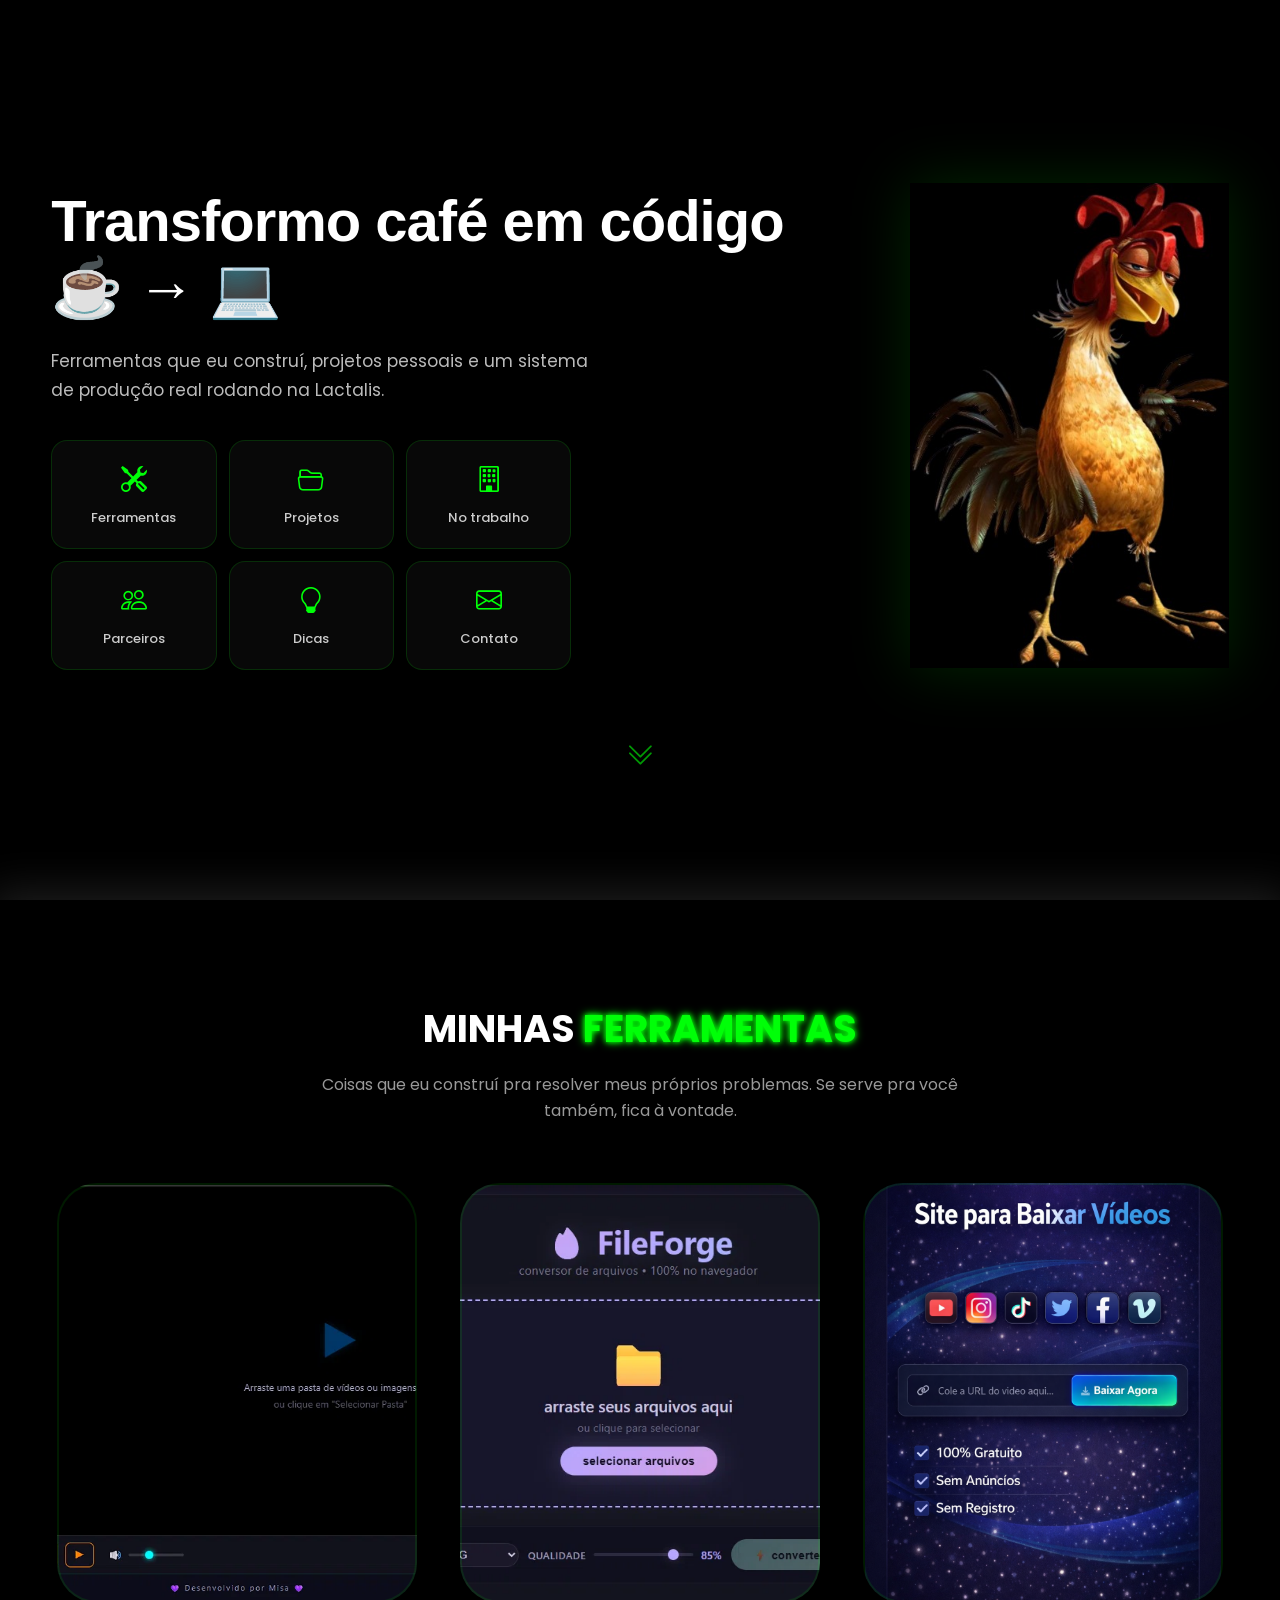
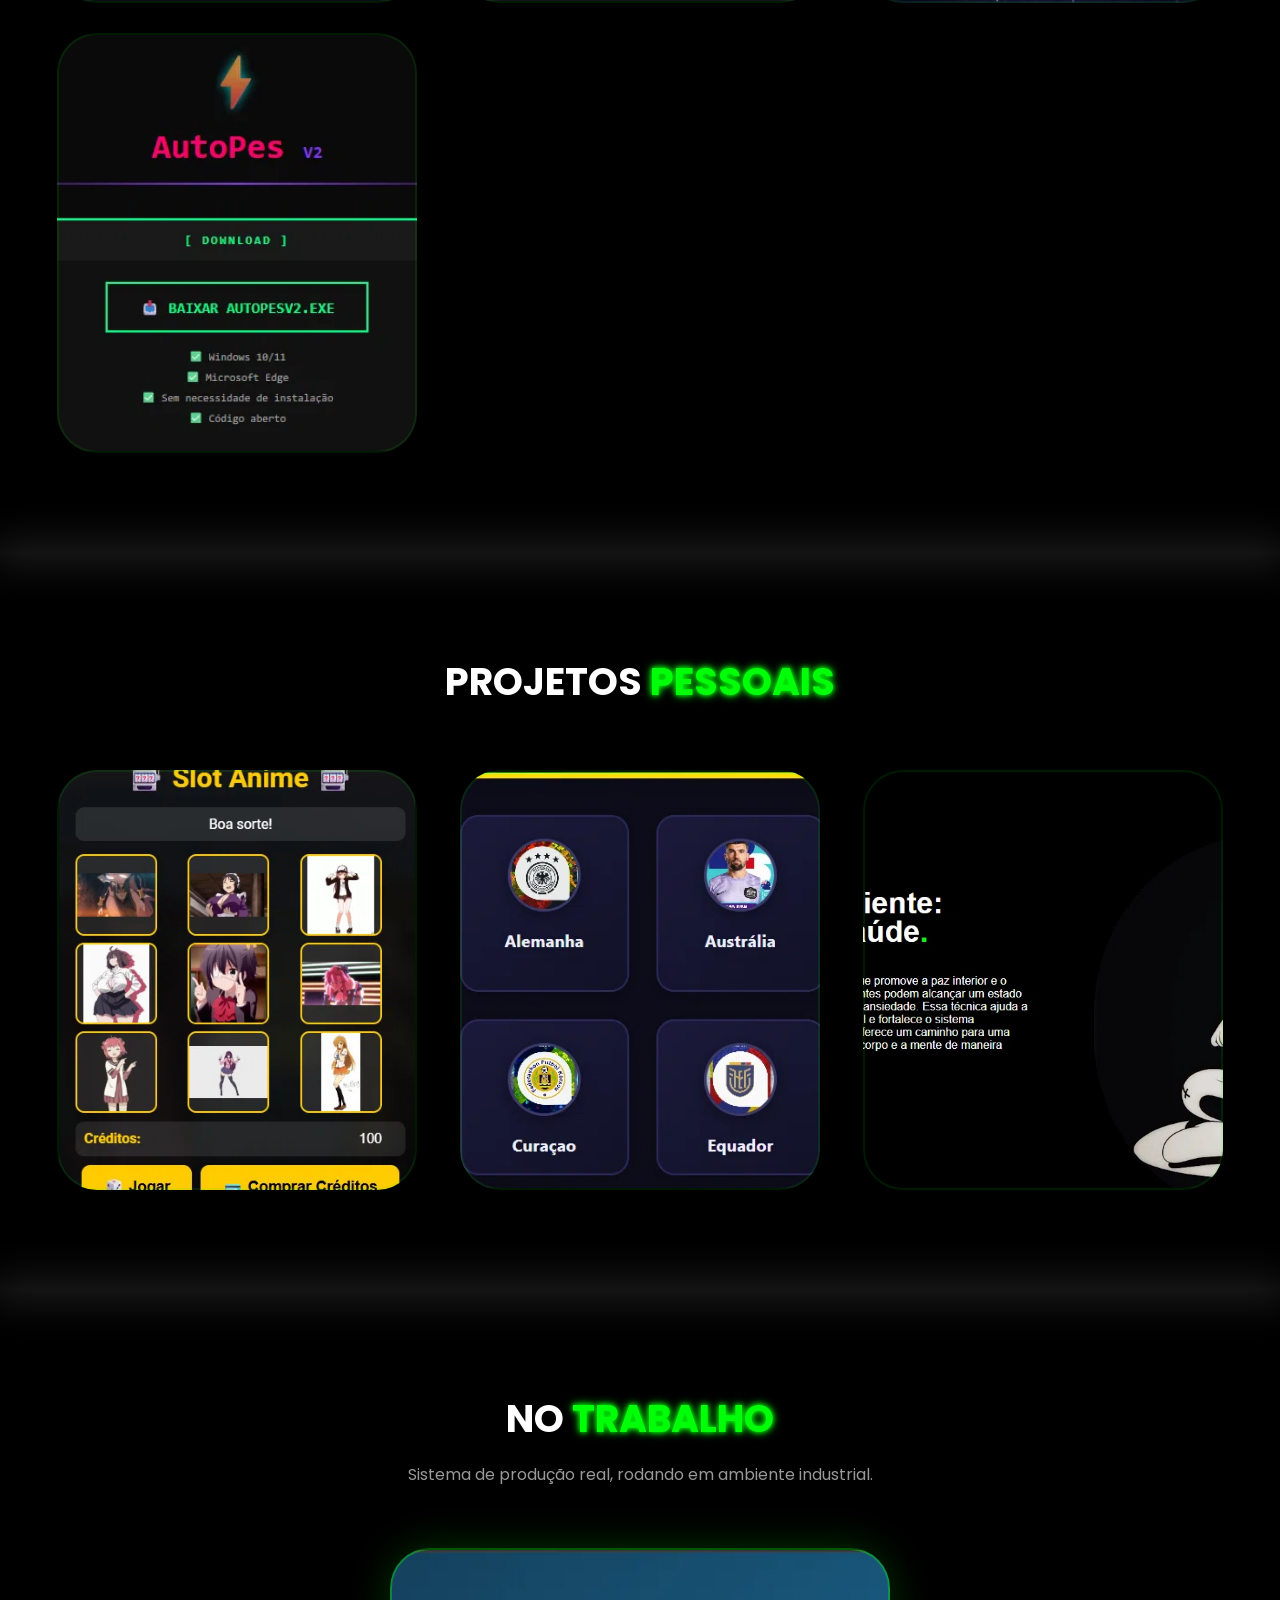
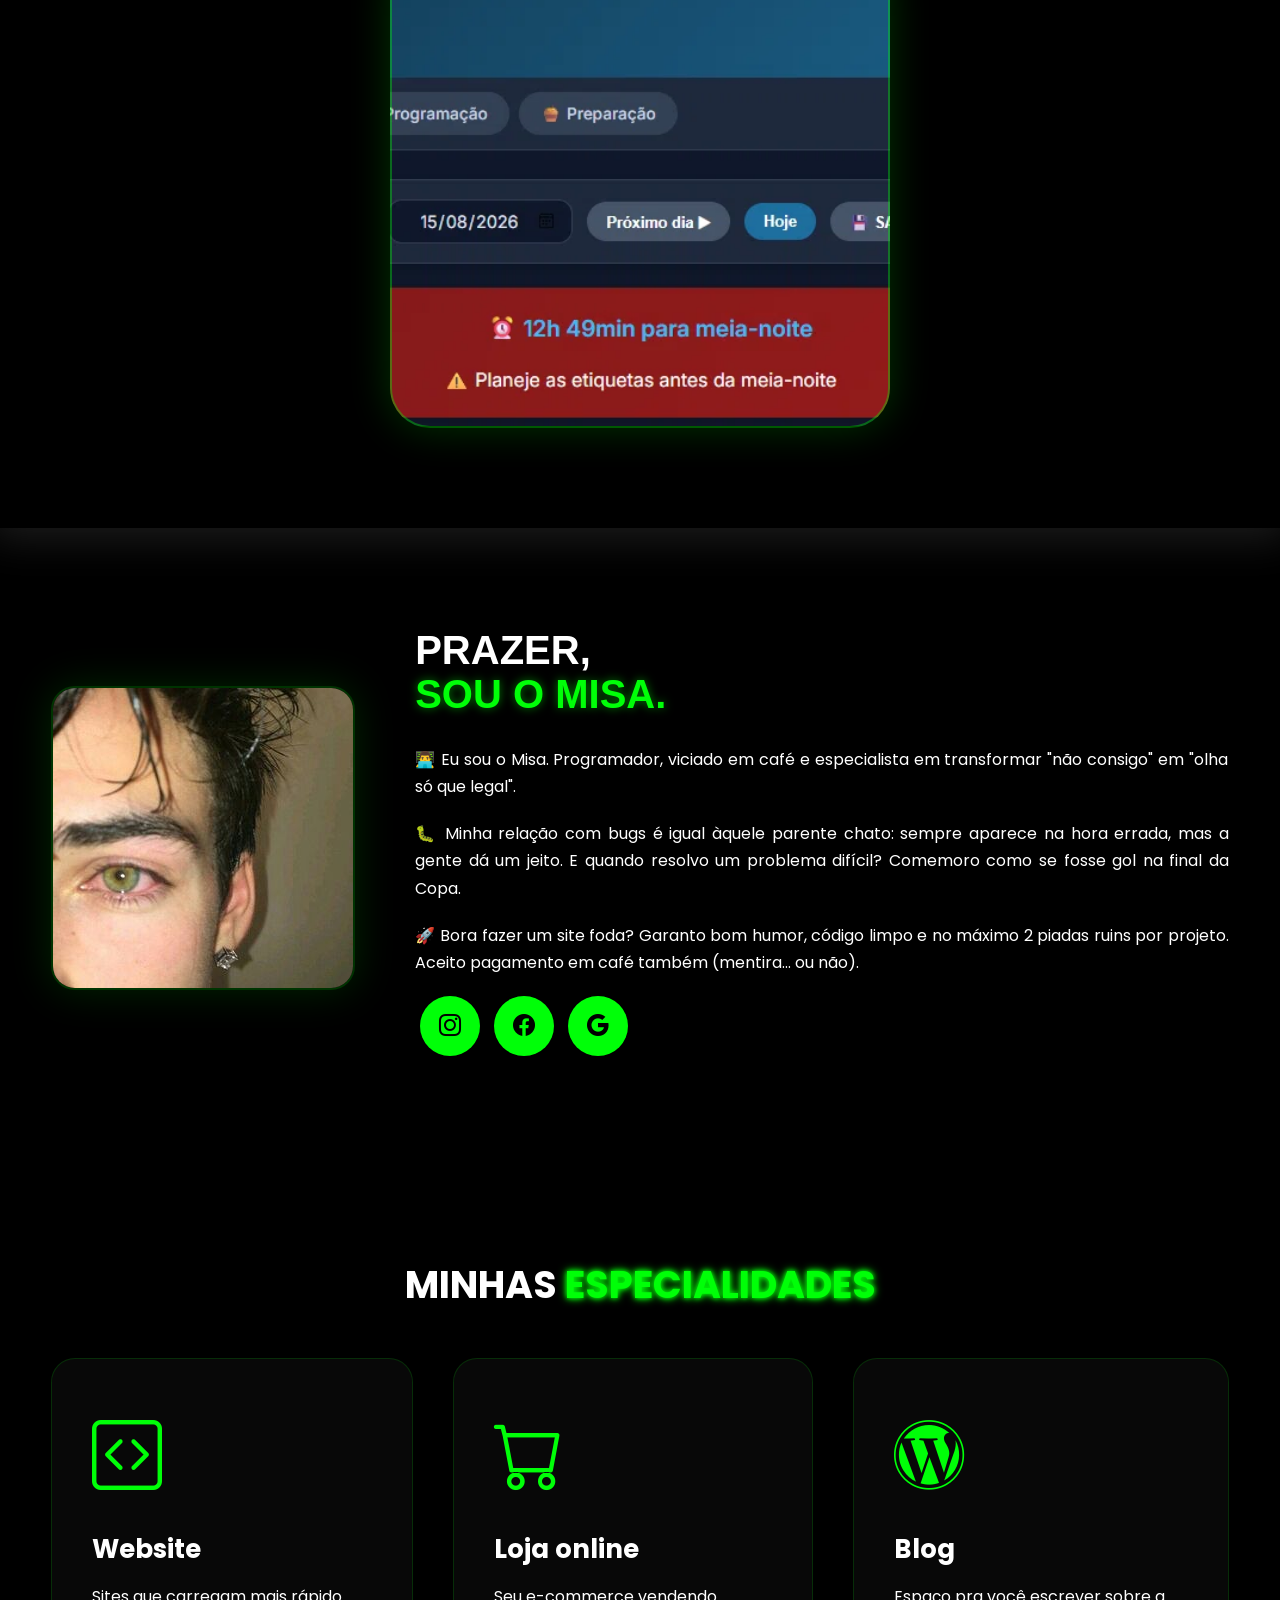
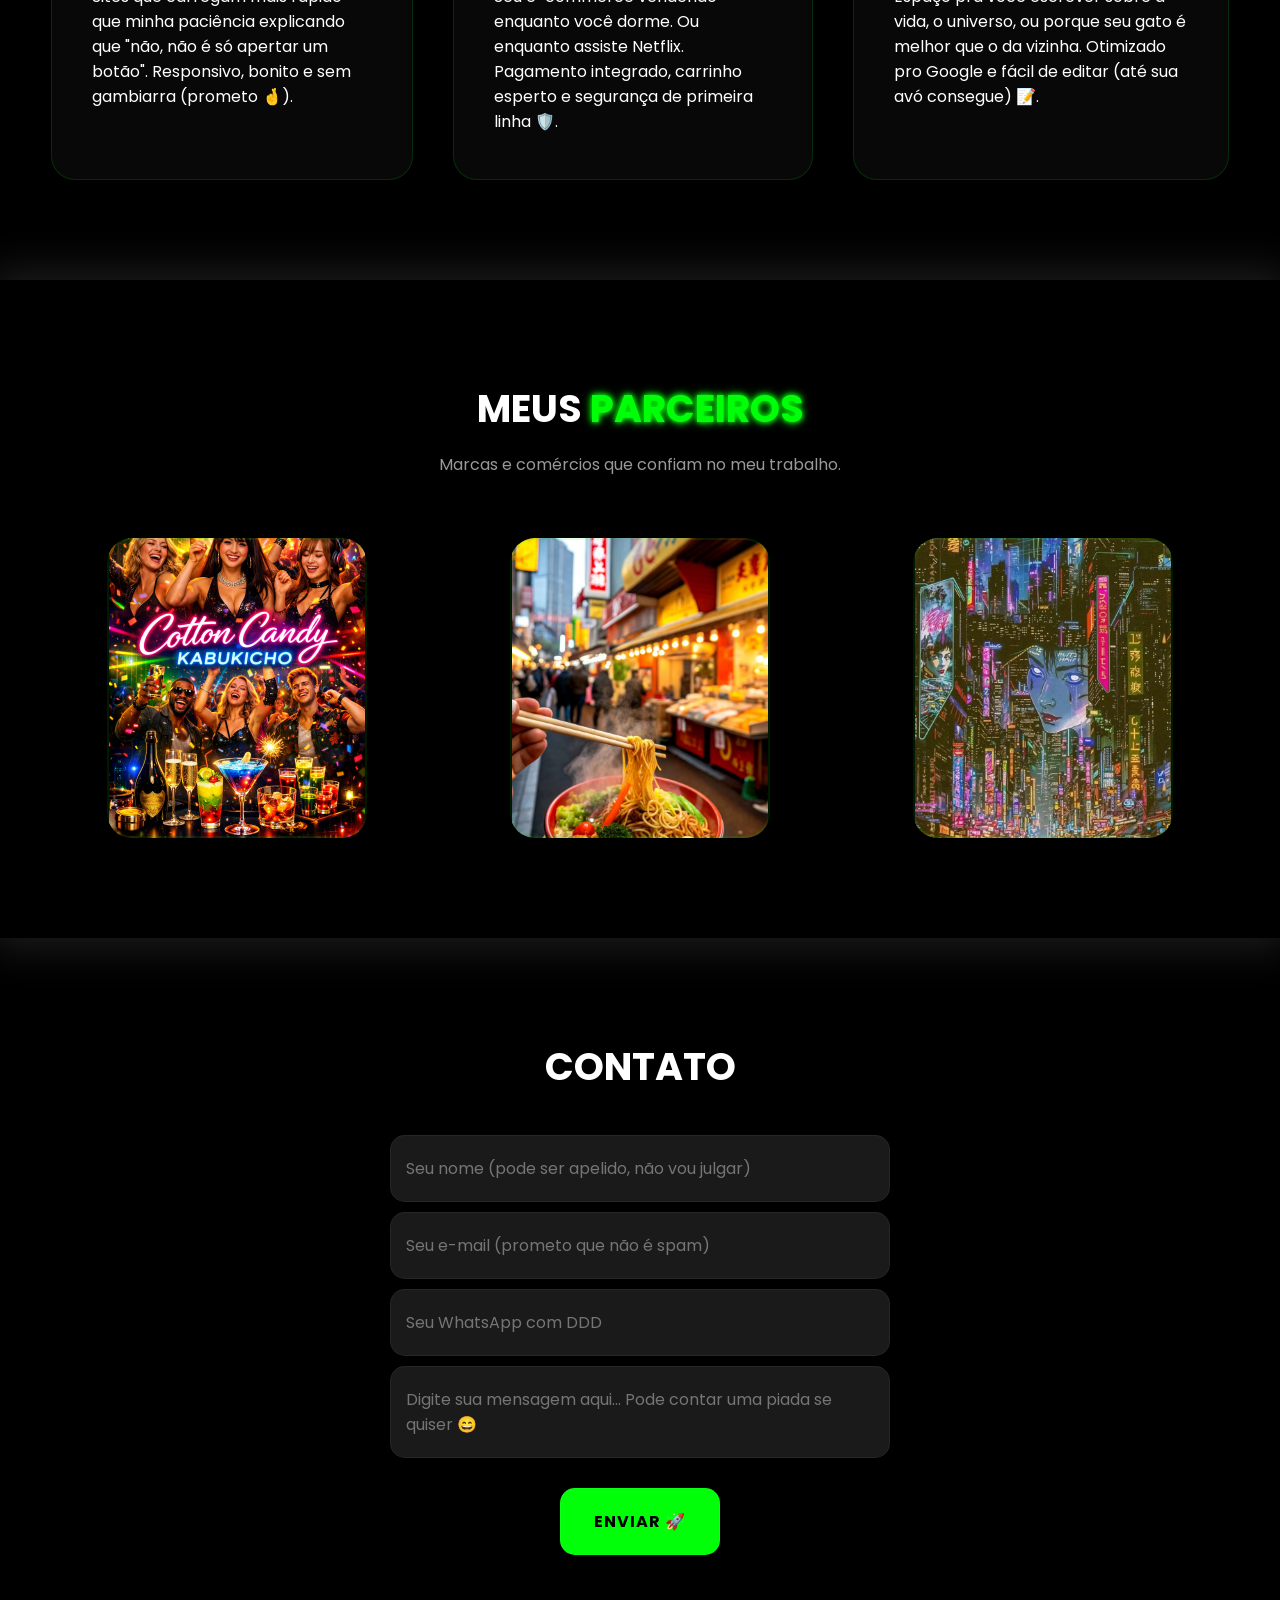
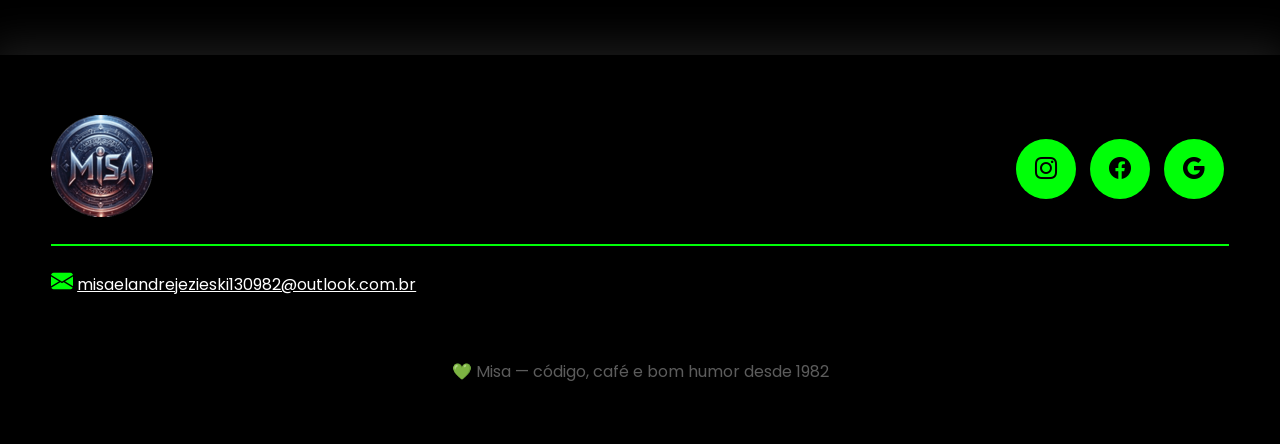
==== commit 75e7fe55: "Update index.html" ====
--- a/index.html
+++ b/index.html
@@ -23,51 +23,6 @@
 
 <body>
 
-    <!-- ============================================================
-         LOADING SCREEN
-         ============================================================ -->
-    <div class="loading-screen" id="loading-screen">
-        <div class="loading-content">
-            <div class="loading-logo">☕</div>
-            <p class="loading-text">Preparando café<span class="loading-dots">...</span></p>
-        </div>
-    </div>
-
-    <!-- ============================================================
-         SCROLL PROGRESS
-         ============================================================ -->
-    <div class="scroll-progress" id="scroll-progress"></div>
-
-    <!-- ============================================================
-         CURSOR CUSTOMIZADO
-         ============================================================ -->
-    <div class="cursor-dot" id="cursor-dot"></div>
-    <div class="cursor-ring" id="cursor-ring"></div>
-
-    <!-- ============================================================
-         MENU FLUTUANTE
-         ============================================================ -->
-    <button class="menu-toggle" id="menu-toggle" aria-label="Abrir menu" aria-expanded="false">
-        <span></span>
-        <span></span>
-        <span></span>
-    </button>
-
-    <nav class="side-menu" id="side-menu" aria-hidden="true">
-        <ul>
-            <li><a href="#topo-do-site" data-menu>🏠 Início</a></li>
-            <li><a href="#ferramentas" data-menu>🛠️ Ferramentas</a></li>
-            <li><a href="#projetos" data-menu>📁 Projetos</a></li>
-            <li><a href="#profissional" data-menu>🏢 No trabalho</a></li>
-            <li><a href="#sobre" data-menu>😎 Sobre</a></li>
-            <li><a href="#especialidade" data-menu>⚙️ Especialidades</a></li>
-            <li><a href="#parceiros" data-menu>🤝 Parceiros</a></li>
-            <li><a href="https://misaandrejezieski.github.io/infoDicas/#home" target="_blank" rel="noopener noreferrer">💡 Dicas</a></li>
-            <li><a href="#contato" data-menu>📞 Contato</a></li>
-        </ul>
-    </nav>
-    <div class="menu-overlay" id="menu-overlay"></div>
-
     <main>
         <!-- ============================================================
              HERO
@@ -76,8 +31,7 @@
             <div class="interface">
                 <div class="flex">
                     <div class="txt-topo-site">
-                        <span class="hero-tag">// desenvolvedor front-end</span>
-                        <h1>Transformo <span class="gradient-text">café em código</span> ☕ → 💻</h1>
+                        <h1>Transformo <span>café em código</span> ☕ → 💻</h1>
                         <p class="hero-descricao">
                             Ferramentas que eu construí, projetos pessoais e um sistema de produção real rodando na Lactalis.
                         </p>
--- a/style.css
+++ b/style.css
@@ -1,4 +1,6 @@
-/* ESTILO GERAL */
+/* ============================================================
+   RESET E BASE
+   ============================================================ */
 * {
     margin: 0;
     padding: 0;
@@ -13,12 +15,12 @@
 body {
     background-color: #000;
     min-height: 100vh;
-}
-
-.parisienne-regular {
-    font-family: "Parisienne", cursive;
-    font-weight: 400;
-    font-style: normal;
+    overflow-x: hidden;
+    color: #fff;
+}
+
+body.no-scroll {
+    overflow: hidden;
 }
 
 .interface {
@@ -52,18 +54,256 @@
     line-height: 1.6;
 }
 
-button:hover,
-form .btn-enviar input:hover {
-    box-shadow: 0px 0px 15px #00ff08;
-    transform: scale(1.05);
+/* ============================================================
+   LOADING SCREEN
+   ============================================================ */
+.loading-screen {
+    position: fixed;
+    inset: 0;
+    background: #000;
+    z-index: 99999;
+    display: flex;
+    align-items: center;
+    justify-content: center;
+    transition: opacity .6s ease, visibility .6s ease;
+}
+
+.loading-screen.hidden {
+    opacity: 0;
+    visibility: hidden;
+}
+
+.loading-content {
+    text-align: center;
+}
+
+.loading-logo {
+    font-size: 80px;
+    animation: loading-pulse 1.2s ease-in-out infinite alternate;
+    margin-bottom: 20px;
+}
+
+@keyframes loading-pulse {
+    0% { transform: scale(1); opacity: 0.6; }
+    100% { transform: scale(1.15); opacity: 1; }
+}
+
+.loading-text {
+    color: #00FF08;
+    font-size: 16px;
+    letter-spacing: 3px;
+    text-transform: uppercase;
+    font-family: 'Courier New', monospace;
+}
+
+.loading-dots {
+    animation: dots 1.2s steps(4) infinite;
+}
+
+@keyframes dots {
+    0%, 20% { content: ''; }
+    40% { content: '.'; }
+    60% { content: '..'; }
+    80%, 100% { content: '...'; }
+}
+
+/* ============================================================
+   SCROLL PROGRESS
+   ============================================================ */
+.scroll-progress {
+    position: fixed;
+    top: 0;
+    left: 0;
+    height: 3px;
+    width: 0%;
+    background: linear-gradient(90deg, #00FF08, #00ffaa);
+    z-index: 9998;
+    box-shadow: 0 0 15px #00FF08;
+    transition: width .1s ease;
+}
+
+/* ============================================================
+   CURSOR CUSTOMIZADO
+   ============================================================ */
+.cursor-dot,
+.cursor-ring {
+    position: fixed;
+    pointer-events: none;
+    z-index: 99997;
+    border-radius: 50%;
+    transform: translate(-50%, -50%);
+    transition: opacity .3s ease;
+    opacity: 0;
+}
+
+.cursor-dot {
+    width: 8px;
+    height: 8px;
+    background: #00FF08;
+    box-shadow: 0 0 12px #00FF08;
+}
+
+.cursor-ring {
+    width: 36px;
+    height: 36px;
+    border: 1.5px solid rgba(0, 255, 8, 0.5);
+    transition: width .2s, height .2s, border-color .2s, opacity .3s ease;
+}
+
+.cursor-ring.hover {
+    width: 60px;
+    height: 60px;
+    border-color: #00FF08;
+    background: rgba(0, 255, 8, 0.08);
+}
+
+body.cursor-ready .cursor-dot,
+body.cursor-ready .cursor-ring {
+    opacity: 1;
+}
+
+@media (hover: none) {
+    .cursor-dot,
+    .cursor-ring {
+        display: none;
+    }
+}
+
+/* ============================================================
+   MENU FLUTUANTE
+   ============================================================ */
+.menu-toggle {
+    position: fixed;
+    top: 30px;
+    right: 30px;
+    width: 55px;
+    height: 55px;
+    background: rgba(0, 0, 0, 0.7);
+    border: 1.5px solid rgba(0, 255, 8, 0.4);
+    border-radius: 50%;
+    backdrop-filter: blur(10px);
+    cursor: pointer;
+    z-index: 9996;
+    display: flex;
+    flex-direction: column;
+    align-items: center;
+    justify-content: center;
+    gap: 5px;
+    transition: .3s;
+}
+
+.menu-toggle:hover {
+    border-color: #00FF08;
+    box-shadow: 0 0 25px rgba(0, 255, 8, 0.4);
+}
+
+.menu-toggle span {
+    display: block;
+    width: 22px;
+    height: 2px;
+    background: #00FF08;
+    border-radius: 2px;
+    transition: .3s;
+}
+
+.menu-toggle.active span:nth-child(1) {
+    transform: translateY(7px) rotate(45deg);
+}
+
+.menu-toggle.active span:nth-child(2) {
+    opacity: 0;
+}
+
+.menu-toggle.active span:nth-child(3) {
+    transform: translateY(-7px) rotate(-45deg);
+}
+
+.side-menu {
+    position: fixed;
+    top: 0;
+    right: 0;
+    width: 320px;
+    height: 100vh;
+    background: rgba(0, 0, 0, 0.95);
+    backdrop-filter: blur(20px);
+    border-left: 1px solid rgba(0, 255, 8, 0.2);
+    z-index: 9995;
+    transform: translateX(100%);
+    transition: transform .4s cubic-bezier(.4, 0, .2, 1);
+    padding: 100px 30px 30px;
+    overflow-y: auto;
+}
+
+.side-menu.open {
+    transform: translateX(0);
+}
+
+.side-menu ul {
+    list-style: none;
+}
+
+.side-menu ul li {
+    border-bottom: 1px solid rgba(255, 255, 255, 0.05);
+}
+
+.side-menu ul li a {
+    display: block;
+    padding: 18px 10px;
+    color: #ccc;
+    text-decoration: none;
+    font-size: 16px;
+    font-weight: 400;
+    transition: .25s;
+    border-left: 2px solid transparent;
+}
+
+.side-menu ul li a:hover {
+    color: #00FF08;
+    padding-left: 20px;
+    border-left-color: #00FF08;
+    background: rgba(0, 255, 8, 0.04);
+}
+
+.menu-overlay {
+    position: fixed;
+    inset: 0;
+    background: rgba(0, 0, 0, 0.7);
+    z-index: 9994;
+    opacity: 0;
+    visibility: hidden;
+    transition: .3s;
+}
+
+.menu-overlay.open {
+    opacity: 1;
+    visibility: visible;
+}
+
+@media (max-width: 500px) {
+    .menu-toggle {
+        top: 20px;
+        right: 20px;
+        width: 48px;
+        height: 48px;
+    }
+    .side-menu {
+        width: 85%;
+    }
 }
 
 /* ============================================================
    HERO
    ============================================================ */
 section.topo-do-site {
-    padding: 80px 4% 40px;
+    padding: 100px 4% 40px;
     position: relative;
+    min-height: 100vh;
+    display: flex;
+    align-items: center;
+}
+
+section.topo-do-site .interface {
+    width: 100%;
 }
 
 section.topo-do-site .flex {
@@ -72,42 +312,49 @@
     gap: 90px;
 }
 
+.hero-tag {
+    display: inline-block;
+    font-family: 'Courier New', monospace;
+    font-size: 13px;
+    letter-spacing: 3px;
+    color: rgba(0, 255, 8, 0.7);
+    margin-bottom: 20px;
+    text-transform: lowercase;
+}
+
 .topo-do-site h1 {
     color: #fff;
-    font-size: 42px;
-    line-height: 50px;
-}
-
-.topo-do-site .txt-topo-site h1 span {
+    font-size: 58px;
+    line-height: 1.15;
+    font-weight: 800;
+    letter-spacing: -1px;
+}
+
+.gradient-text {
     color: #00FF08;
-    text-shadow: 0 0 10px #00FF08, 0 0 20px #00FF08;
-    animation: pisca 1.5s infinite alternate;
+    text-shadow: 0 0 10px #00FF08, 0 0 20px rgba(0, 255, 8, 0.5);
+    animation: pisca 2s infinite alternate;
+    display: inline-block;
 }
 
 @keyframes pisca {
-    0% { opacity: 0.7; text-shadow: 0 0 5px #00FF08; }
-    100% { opacity: 1; text-shadow: 0 0 20px #00FF08, 0 0 30px #00FF08; }
+    0% { opacity: 0.85; text-shadow: 0 0 8px #00FF08; }
+    100% { opacity: 1; text-shadow: 0 0 20px #00FF08, 0 0 35px #00FF08; }
 }
 
 .hero-descricao {
     color: #bbb;
-    margin: 25px 0 15px;
-    font-size: 16px;
-    line-height: 1.6;
-    max-width: 520px;
-}
-
-.hero-cta {
-    color: #fff;
-    font-size: 15px;
-    font-weight: 500;
-    margin-bottom: 15px;
+    margin: 25px 0 35px;
+    font-size: 17px;
+    line-height: 1.7;
+    max-width: 540px;
 }
 
 .topo-do-site .img-topo-site img {
     position: relative;
-    animation: flutuar 2s ease-in-out infinite alternate;
+    animation: flutuar 3s ease-in-out infinite alternate;
     max-width: 100%;
+    filter: drop-shadow(0 0 30px rgba(0, 255, 8, 0.15));
 }
 
 @keyframes flutuar {
@@ -120,8 +367,7 @@
     display: grid;
     grid-template-columns: repeat(3, 1fr);
     gap: 12px;
-    margin-top: 15px;
-    max-width: 480px;
+    max-width: 520px;
 }
 
 .hero-card {
@@ -129,47 +375,86 @@
     flex-direction: column;
     align-items: center;
     gap: 8px;
-    padding: 18px 12px;
+    padding: 20px 12px;
     background: rgba(255, 255, 255, 0.03);
     border: 1px solid rgba(0, 255, 8, 0.15);
-    border-radius: 15px;
+    border-radius: 16px;
     text-decoration: none;
     color: #ccc;
-    transition: .3s;
+    transition: .35s cubic-bezier(.4, 0, .2, 1);
     text-align: center;
+    position: relative;
+    overflow: hidden;
+}
+
+.hero-card::before {
+    content: '';
+    position: absolute;
+    inset: 0;
+    background: radial-gradient(circle at center, rgba(0, 255, 8, 0.15), transparent 70%);
+    opacity: 0;
+    transition: opacity .35s;
 }
 
 .hero-card i {
     font-size: 26px;
     color: #00FF08;
+    position: relative;
+    z-index: 1;
+    transition: .35s;
 }
 
 .hero-card span {
     font-size: 13px;
     font-weight: 500;
+    position: relative;
+    z-index: 1;
 }
 
 .hero-card:hover {
     background: rgba(0, 255, 8, 0.08);
-    border-color: rgba(0, 255, 8, 0.5);
-    transform: translateY(-3px);
-    box-shadow: 0 0 20px rgba(0, 255, 8, 0.25);
+    border-color: rgba(0, 255, 8, 0.6);
+    transform: translateY(-5px);
+    box-shadow: 0 15px 30px rgba(0, 255, 8, 0.15);
     color: #fff;
+}
+
+.hero-card:hover::before {
+    opacity: 1;
+}
+
+.hero-card:hover i {
+    transform: scale(1.15);
+    filter: drop-shadow(0 0 10px #00FF08);
 }
 
 /* SCROLL HINT */
 .scroll-hint {
     text-align: center;
-    margin-top: 40px;
+    margin-top: 60px;
     color: #00FF08;
-    font-size: 24px;
+    font-size: 28px;
     opacity: 0.6;
-    animation: scroll-bounce 1.8s ease-in-out infinite;
+    animation: scroll-bounce 2s ease-in-out infinite;
 }
 
 @keyframes scroll-bounce {
-    0%, 100% { transform: translateY(0); opacity: 0.6; }
-    50% { transform: translateY(10px); opacity: 1; }
+    0%, 100% { transform: translateY(0); opacity: 0.4; }
+    50% { transform: translateY(12px); opacity: 1; }
+}
+
+/* ============================================================
+   REVEAL ON SCROLL
+   ============================================================ */
+.reveal {
+    opacity: 0;
+    transform: translateY(60px);
+    transition: opacity .9s cubic-bezier(.2, .8, .2, 1), transform .9s cubic-bezier(.2, .8, .2, 1);
+}
+
+.reveal.visible {
+    opacity: 1;
+    transform: translateY(0);
 }
 
 /* ============================================================
@@ -179,8 +464,9 @@
 section.profissional,
 section.portfolio,
 section.parceiros {
-    padding: 80px 4%;
+    padding: 100px 4%;
     box-shadow: 0 0 40px 10px #ffffff1d;
+    position: relative;
 }
 
 #ferramentas-container,
@@ -200,17 +486,17 @@
     grid-template-columns: 1fr;
 }
 
-#ferramentas-container .img-port,
-#projetos-container .img-port,
-#parceiros-container .img-port,
-#profissional-container .img-port {
+/* ============================================================
+   CARDS (img-port)
+   ============================================================ */
+.img-port {
     width: 100%;
     max-width: 360px;
     height: 420px;
     background-size: cover;
     background-position: center;
     background-repeat: no-repeat;
-    transition: 1s ease;
+    transition: transform .5s cubic-bezier(.2, .8, .2, 1), box-shadow .5s, border-color .5s, background-position 1s;
     border-radius: 40px;
     position: relative;
     border: 2px solid rgba(0, 255, 8, 0.1);
@@ -218,110 +504,143 @@
     display: block;
     text-decoration: none;
     color: inherit;
-}
-
-#profissional-container .img-port.destaque {
+    transform-style: preserve-3d;
+    will-change: transform;
+}
+
+.img-port.destaque {
     max-width: 500px;
     height: 480px;
     border: 2px solid rgba(0, 255, 8, 0.35);
     box-shadow: 0 0 40px rgba(0, 255, 8, 0.2);
 }
 
-#ferramentas-container .img-port:hover,
-#projetos-container .img-port:hover,
-#parceiros-container .img-port:hover,
-#profissional-container .img-port:hover {
+.img-port:hover {
     background-position: 100% 100%;
     border-color: rgba(0, 255, 8, 0.5);
-    box-shadow: 0 0 30px rgba(0, 255, 8, 0.25);
-}
-
-#ferramentas-container .img-port .overlay,
-#projetos-container .img-port .overlay,
-#parceiros-container .img-port .overlay,
-#profissional-container .img-port .overlay {
+    box-shadow: 0 20px 60px rgba(0, 255, 8, 0.3);
+}
+
+.img-port .overlay {
+    position: absolute;
+    inset: 0;
+    background: linear-gradient(180deg, rgba(0, 0, 0, 0.3) 0%, rgba(0, 0, 0, 0.85) 100%);
+    border-radius: 38px;
+    display: flex;
+    align-items: flex-end;
+    justify-content: center;
+    font-size: 20px;
+    font-weight: 600;
+    color: #fff;
+    text-align: center;
+    padding: 30px 20px;
+    opacity: 0;
+    transition: opacity .5s;
+}
+
+.img-port .overlay::after {
+    content: '';
+    position: absolute;
+    bottom: 0;
+    left: 50%;
+    transform: translateX(-50%);
+    width: 0;
+    height: 2px;
+    background: #00FF08;
+    box-shadow: 0 0 15px #00FF08;
+    transition: width .5s;
+}
+
+.img-port:hover .overlay {
+    opacity: 1;
+}
+
+.img-port:hover .overlay::after {
+    width: 60%;
+}
+
+/* Parceiros — cards menores */
+#parceiros-container .img-port {
+    max-width: 260px;
+    height: 300px;
+    border-radius: 25px;
+}
+
+#parceiros-container .img-port .overlay {
+    border-radius: 23px;
+    font-size: 16px;
+    padding: 20px 15px;
+}
+
+/* ============================================================
+   ESPECIALIDADES
+   ============================================================ */
+section.especialidades {
+    padding: 100px 4%;
+}
+
+section.especialidades .flex {
+    gap: 40px;
+}
+
+.especialidades .especialidades-box {
+    color: #fff;
+    padding: 45px 40px;
+    border-radius: 24px;
+    margin-top: 45px;
+    transition: .4s cubic-bezier(.4, 0, .2, 1);
+    background: rgba(255, 255, 255, 0.03);
+    backdrop-filter: blur(5px);
+    border: 1px solid rgba(0, 255, 8, 0.15);
+    position: relative;
+    overflow: hidden;
+}
+
+.especialidades .especialidades-box::before {
+    content: '';
     position: absolute;
     top: 0;
     left: 0;
     width: 100%;
-    height: 100%;
-    background-color: rgba(0, 0, 0, 0.75);
-    border-radius: 40px;
-    display: flex;
-    align-items: center;
-    justify-content: center;
-    font-size: 22px;
-    font-weight: 600;
-    color: #fff;
-    text-align: center;
-    padding: 20px;
+    height: 3px;
+    background: linear-gradient(90deg, transparent, #00FF08, transparent);
     opacity: 0;
-    transition: 0.5s;
-}
-
-#ferramentas-container .img-port .overlay:hover,
-#projetos-container .img-port .overlay:hover,
-#parceiros-container .img-port .overlay:hover,
-#profissional-container .img-port .overlay:hover {
+    transition: opacity .4s;
+}
+
+.especialidades .especialidades-box:hover {
+    transform: translateY(-8px);
+    box-shadow: 0 25px 50px rgba(0, 255, 8, 0.2);
+    border-color: rgba(0, 255, 8, 0.5);
+}
+
+.especialidades .especialidades-box:hover::before {
     opacity: 1;
-}
-
-/* PARCEIROS — cards menores */
-#parceiros-container .img-port {
-    max-width: 260px;
-    height: 300px;
-    border-radius: 25px;
-}
-
-#parceiros-container .img-port .overlay {
-    border-radius: 25px;
-    font-size: 17px;
-    padding: 15px;
-}
-
-/* ============================================================
-   ESPECIALIDADES
-   ============================================================ */
-section.especialidades {
-    padding: 40px 4%;
-}
-
-section.especialidades .flex {
-    gap: 60px;
-}
-
-.especialidades .especialidades-box {
-    color: #fff;
-    padding: 40px;
-    border-radius: 20px;
-    margin-top: 45px;
-    transition: .3s;
-    background: rgba(255, 255, 255, 0.03);
-    backdrop-filter: blur(5px);
-    border: 1px solid rgba(0, 255, 8, 0.15);
-}
-
-.especialidades .especialidades-box:hover {
-    transform: scale(1.05);
-    box-shadow: 0 0 30px rgba(0, 255, 8, 0.3);
-    border-color: rgba(0, 255, 8, 0.5);
 }
 
 .especialidades .especialidades-box i {
     font-size: 70px;
     color: #00FF08;
+    display: block;
+    margin-bottom: 20px;
+    transition: .4s;
+}
+
+.especialidades .especialidades-box:hover i {
+    filter: drop-shadow(0 0 15px #00FF08);
+    transform: scale(1.1);
 }
 
 .especialidades .especialidades-box h3 {
-    font-size: 28px;
-    margin: 15px 0;
+    font-size: 26px;
+    margin: 0 0 15px;
 }
 
 /* ============================================================
    SOBRE
    ============================================================ */
 section.sobre {
-    padding: 80px 4%;
+    padding: 100px 4%;
 }
 
 section.sobre .flex {
@@ -329,24 +648,39 @@
     gap: 60px;
 }
 
+.img-sobre img {
+    border-radius: 24px;
+    border: 2px solid rgba(0, 255, 8, 0.2);
+    box-shadow: 0 0 40px rgba(0, 255, 8, 0.15);
+    transition: .4s;
+}
+
+.img-sobre img:hover {
+    border-color: rgba(0, 255, 8, 0.6);
+    box-shadow: 0 0 60px rgba(0, 255, 8, 0.3);
+}
+
 .sobre .txt-sobre {
     color: #fff;
 }
 
 .sobre .txt-sobre h2 {
     font-size: 40px;
-    line-height: 40px;
+    line-height: 1.1;
     margin-bottom: 30px;
+    font-weight: 800;
 }
 
 .sobre .txt-sobre h2 span {
     color: #00FF08;
     display: block;
+    text-shadow: 0 0 10px rgba(0, 255, 8, 0.5);
 }
 
 .sobre .txt-sobre p {
     margin: 20px 0;
     text-align: justify;
+    line-height: 1.7;
 }
 
 .btn-social button {
@@ -358,48 +692,49 @@
     font-size: 22px;
     cursor: pointer;
     margin: 0 5px;
-    transition: .2s;
+    transition: .3s cubic-bezier(.4, 0, .2, 1);
 }
 
 .btn-social button:hover {
-    transform: scale(1.1);
-    box-shadow: 0 0 15px #00FF08;
+    transform: scale(1.15) translateY(-3px);
+    box-shadow: 0 0 25px #00FF08;
 }
 
 /* ============================================================
    FORMULÁRIO
    ============================================================ */
 section.formulario {
-    padding: 80px 4%;
+    padding: 100px 4%;
 }
 
 form {
     max-width: 500px;
-    margin: 0 auto;
+    margin: 40px auto 0;
     display: flex;
     justify-content: center;
     flex-direction: column;
     gap: 10px;
-    margin-top: 40px;
 }
 
 form input,
 form textarea {
     width: 100%;
-    background-color: #242424;
-    border: 0;
+    background-color: #1a1a1a;
+    border: 1px solid rgba(255, 255, 255, 0.05);
     outline: 0;
     padding: 20px 15px;
     border-radius: 15px;
     color: #fff;
-    font-size: 18px;
-    transition: .2s;
+    font-size: 16px;
+    transition: .3s;
+    font-family: 'Poppins', sans-serif;
 }
 
 form input:focus,
 form textarea:focus {
-    box-shadow: 0 0 10px #00FF08;
-    background-color: #2a2a2a;
+    box-shadow: 0 0 20px rgba(0, 255, 8, 0.3);
+    background-color: #222;
+    border-color: rgba(0, 255, 8, 0.4);
 }
 
 form textarea {
@@ -413,12 +748,18 @@
 }
 
 form .btn-enviar input {
-    width: 120px;
+    width: 160px;
     background-color: #00FF08;
     color: #000;
     font-weight: 700;
     cursor: pointer;
-    transition: .2s;
+    transition: .3s;
+    letter-spacing: 1px;
+}
+
+form .btn-enviar input:hover {
+    box-shadow: 0 0 30px #00FF08;
+    transform: translateY(-3px) scale(1.05);
 }
 
 /* ============================================================
@@ -431,6 +772,7 @@
 
 footer .flex {
     justify-content: space-between;
+    align-items: center;
 }
 
 footer .line-footer {
@@ -448,6 +790,12 @@
 
 footer .line-footer p a {
     color: #fff;
+    transition: .3s;
+}
+
+footer .line-footer p a:hover {
+    color: #00FF08;
+    text-shadow: 0 0 10px #00FF08;
 }
 
 /* ============================================================
@@ -456,7 +804,7 @@
 .btn-topo {
     position: fixed;
     bottom: 30px;
-    right: 30px;
+    left: 30px;
     width: 50px;
     height: 50px;
     border-radius: 50%;
@@ -468,7 +816,7 @@
     opacity: 0;
     visibility: hidden;
     transition: .3s;
-    z-index: 999;
+    z-index: 9996;
     box-shadow: 0 0 20px rgba(0, 255, 8, 0.5);
     display: flex;
     align-items: center;
@@ -481,8 +829,26 @@
 }
 
 .btn-topo:hover {
-    transform: translateY(-4px) scale(1.05);
-    box-shadow: 0 0 30px rgba(0, 255, 8, 0.8);
+    transform: translateY(-4px) scale(1.08);
+    box-shadow: 0 0 35px rgba(0, 255, 8, 0.9);
+}
+
+/* ============================================================
+   ACESSIBILIDADE
+   ============================================================ */
+@media (prefers-reduced-motion: reduce) {
+    *,
+    *::before,
+    *::after {
+        animation-duration: 0.01ms !important;
+        animation-iteration-count: 1 !important;
+        transition-duration: 0.01ms !important;
+        scroll-behavior: auto !important;
+    }
+    .reveal {
+        opacity: 1 !important;
+        transform: none !important;
+    }
 }
 
 /* ============================================================
@@ -498,25 +864,26 @@
     }
 
     h2.titulo {
-        font-size: 34px;
-        line-height: 40px;
+        font-size: 32px;
+        line-height: 1.3;
+    }
+
+    section.topo-do-site {
+        padding: 80px 6% 40px;
+        min-height: auto;
     }
 
     section.topo-do-site .flex {
         gap: 40px;
     }
 
-    section.topo-do-site {
-        padding: 40px 8%;
-    }
-
     .topo-do-site h1 {
-        font-size: 30px;
-        line-height: 40px;
+        font-size: 38px;
     }
 
     .topo-do-site .img-topo-site img {
         width: 100%;
+        max-width: 400px;
     }
 
     .hero-cards {
@@ -524,33 +891,14 @@
         max-width: 100%;
     }
 
-    section.especialidades {
-        padding: 40px 8%;
-    }
-
-    section.sobre {
-        padding: 80px 8%;
-    }
-
-    .sobre .txt-sobre h2 {
-        font-size: 34px;
-        line-height: 35px;
-        text-align: center;
-    }
-    
-    .btn-social {
-        text-align: center;
-    }
-
-    .img-sobre img {
-        width: 100%;
-    }
-
+    section.especialidades,
+    section.sobre,
     section.ferramentas,
     section.profissional,
     section.portfolio,
-    section.parceiros {
-        padding: 80px 8%;
+    section.parceiros,
+    section.formulario {
+        padding: 70px 6%;
     }
 
     #ferramentas-container,
@@ -558,7 +906,6 @@
     #parceiros-container {
         grid-template-columns: repeat(auto-fit, minmax(250px, 1fr));
         gap: 25px;
-        justify-items: center;
     }
     
     #ferramentas-container .img-port,
@@ -577,6 +924,20 @@
         height: 400px;
     }
 
+    .sobre .txt-sobre h2 {
+        font-size: 32px;
+        text-align: center;
+    }
+    
+    .btn-social {
+        text-align: center;
+    }
+
+    .img-sobre img {
+        width: 100%;
+        max-width: 400px;
+    }
+
     footer .flex {
         flex-direction: column;
         gap: 30px;
@@ -584,6 +945,10 @@
 
     footer .line-footer {
         text-align: center;
+    }
+
+    .scroll-hint {
+        display: none;
     }
 }
 
@@ -594,7 +959,6 @@
         grid-template-columns: 1fr;
         gap: 25px;
         padding: 0 10px;
-        justify-items: center;
     }
     
     #ferramentas-container .img-port,
@@ -612,17 +976,17 @@
         height: 300px;
     }
 
-    #ferramentas-container .img-port .overlay,
-    #projetos-container .img-port .overlay,
-    #parceiros-container .img-port .overlay,
-    #profissional-container .img-port .overlay {
-        font-size: 18px;
-        padding: 15px;
+    .img-port .overlay {
+        font-size: 17px;
+        padding: 20px 15px;
     }
 
     .topo-do-site h1 {
-        font-size: 26px;
-        line-height: 35px;
+        font-size: 28px;
+    }
+
+    .hero-tag {
+        font-size: 11px;
     }
 
     .hero-descricao {
@@ -630,15 +994,15 @@
     }
 
     h2.titulo {
-        font-size: 28px;
+        font-size: 24px;
     }
 
     .especialidades .especialidades-box {
-        padding: 25px;
+        padding: 30px 25px;
     }
 
     .especialidades .especialidades-box i {
-        font-size: 50px;
+        font-size: 55px;
     }
 
     .especialidades .especialidades-box h3 {
@@ -653,8 +1017,8 @@
 
     form input,
     form textarea {
-        font-size: 16px;
-        padding: 15px 12px;
+        font-size: 15px;
+        padding: 16px 14px;
     }
 
     footer .line-footer p {
@@ -663,7 +1027,7 @@
 
     .btn-topo {
         bottom: 20px;
-        right: 20px;
+        left: 20px;
         width: 45px;
         height: 45px;
     }
@@ -680,11 +1044,10 @@
     }
 
     .topo-do-site h1 {
-        font-size: 22px;
-        line-height: 30px;
+        font-size: 24px;
     }
 
     h2.titulo {
-        font-size: 24px;
+        font-size: 20px;
     }
 }
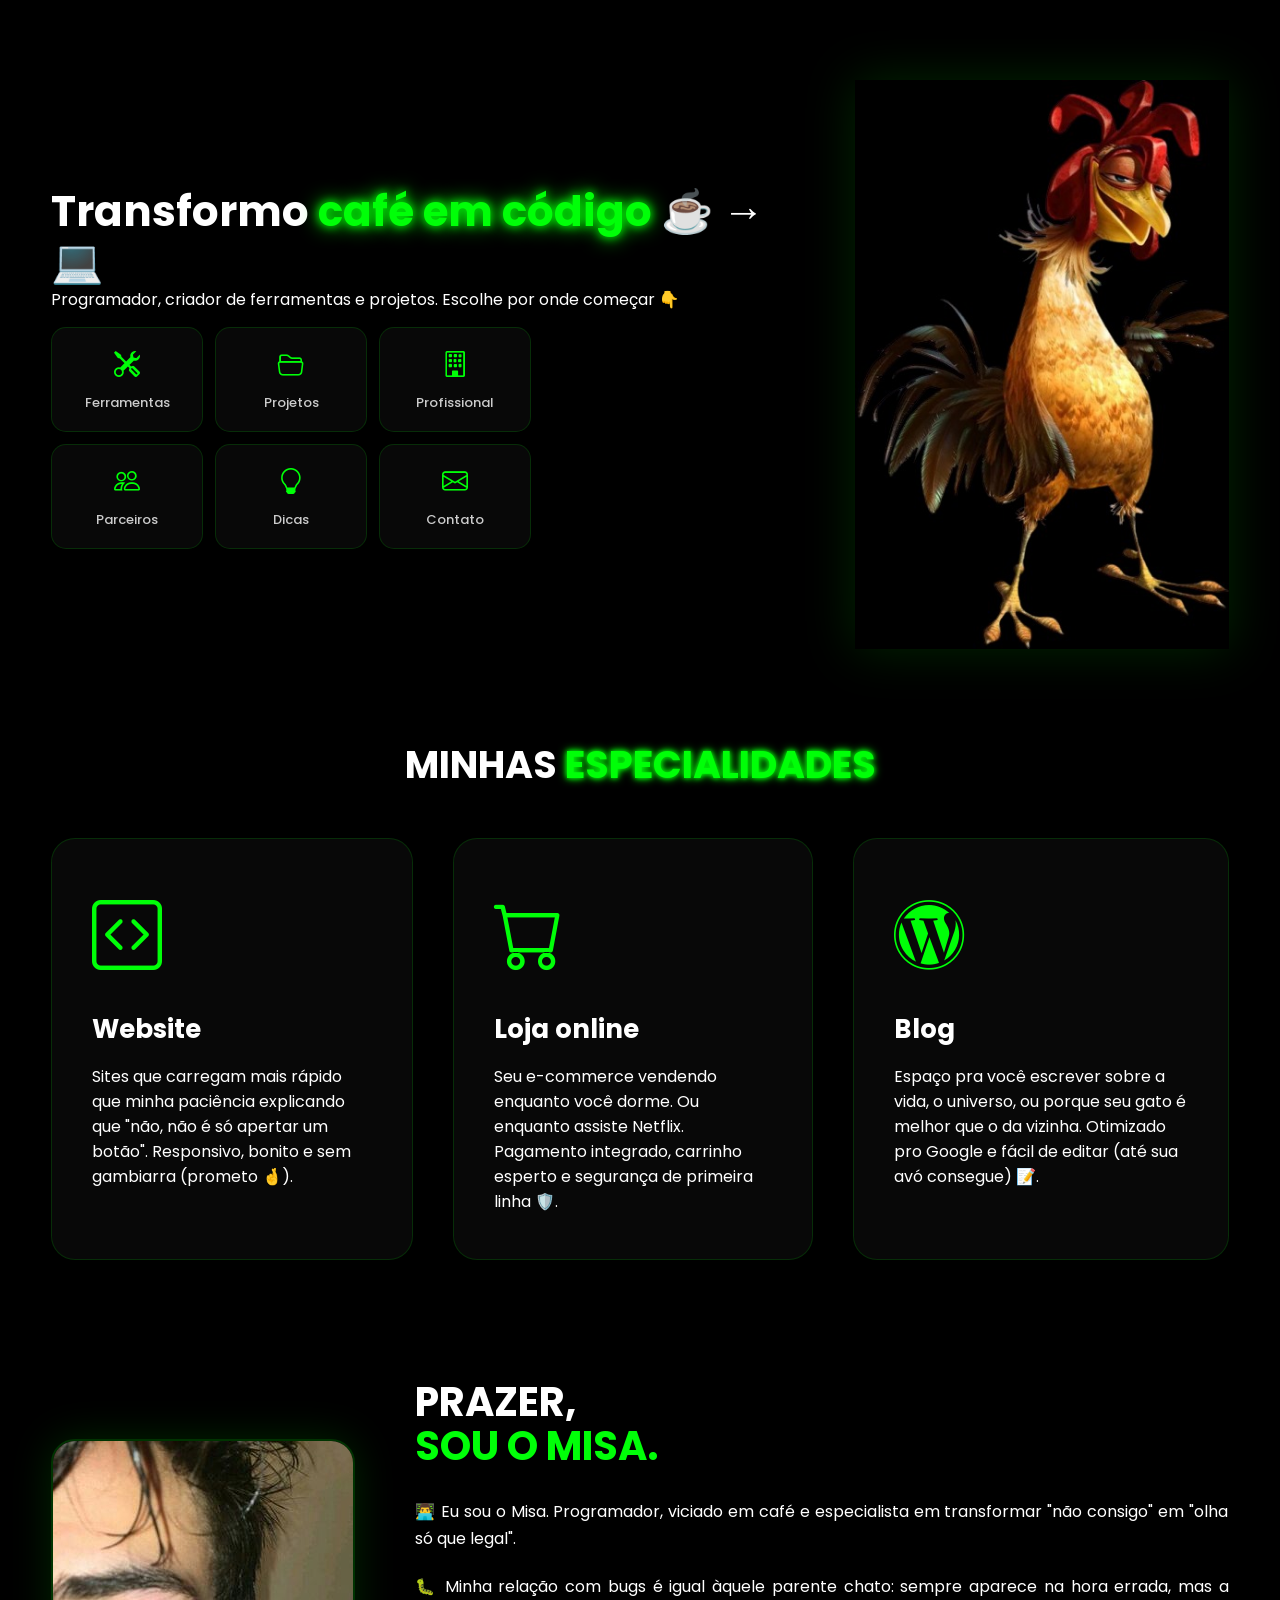
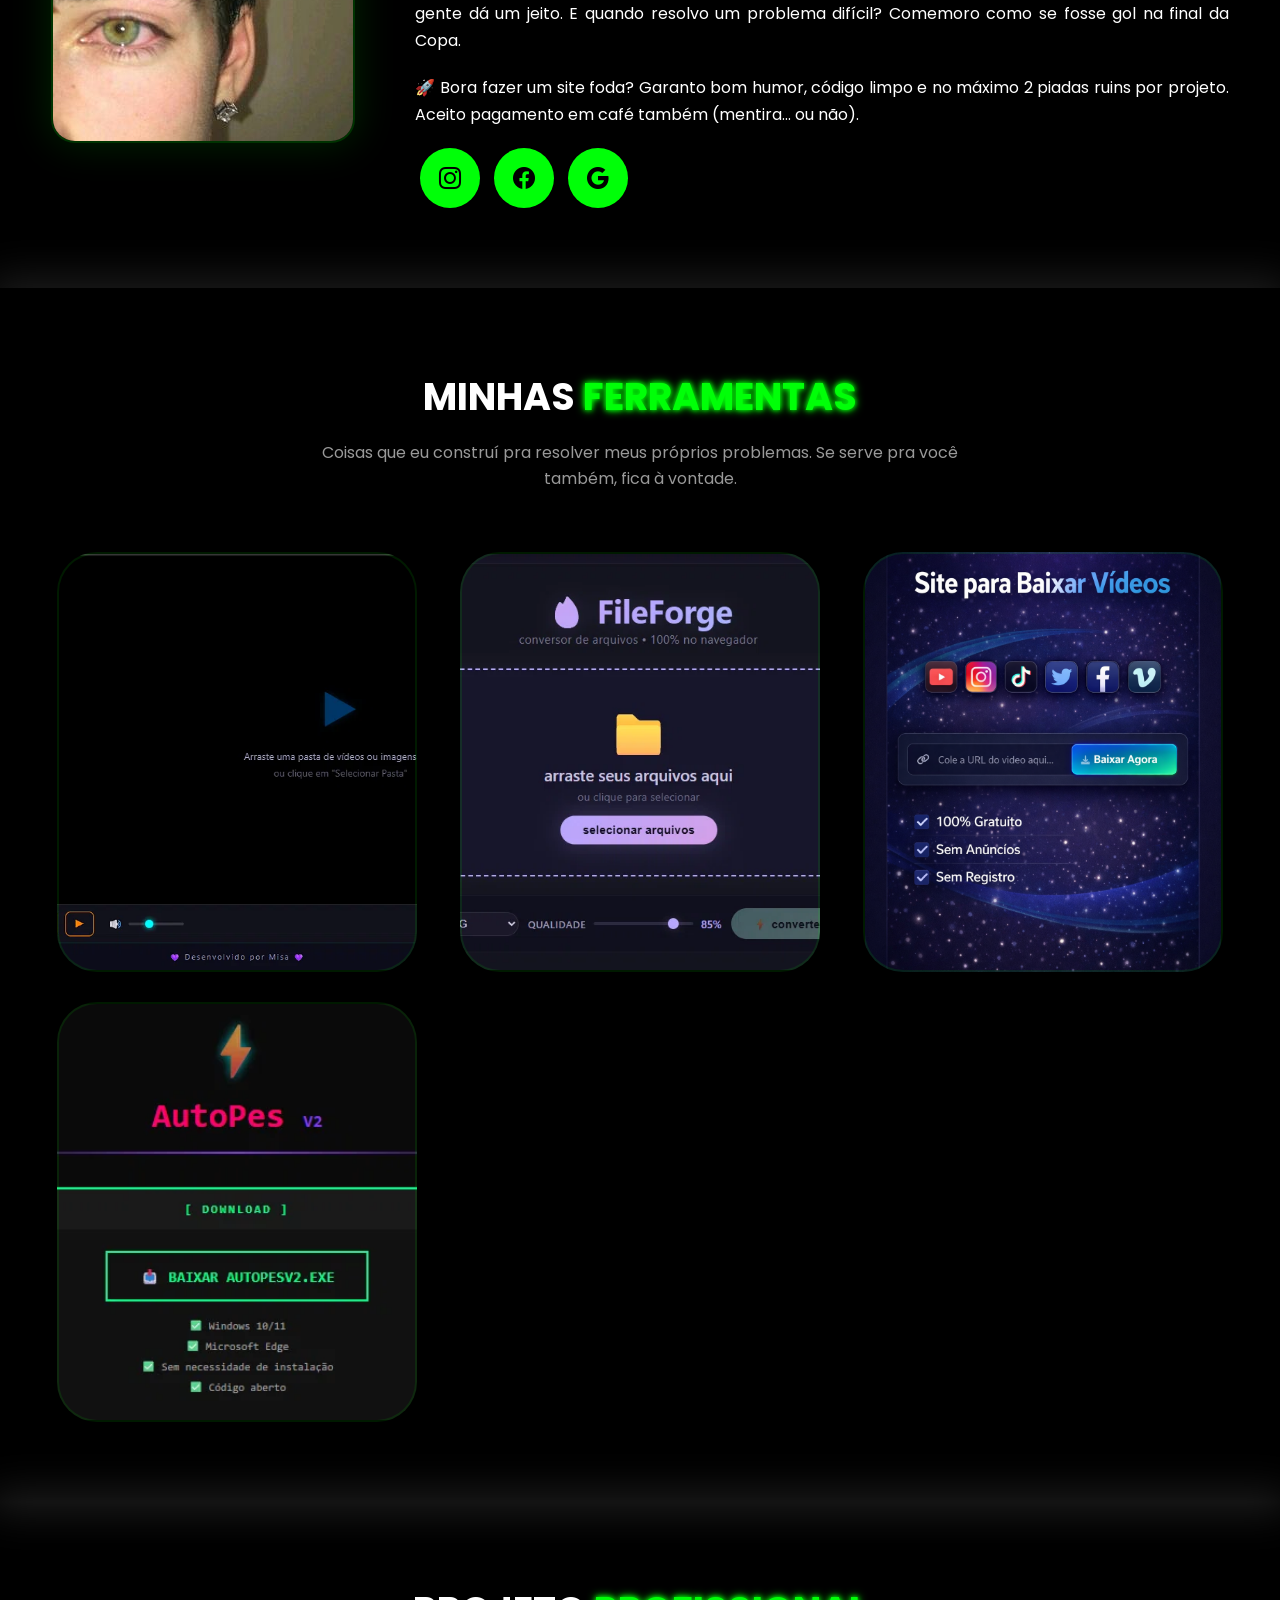
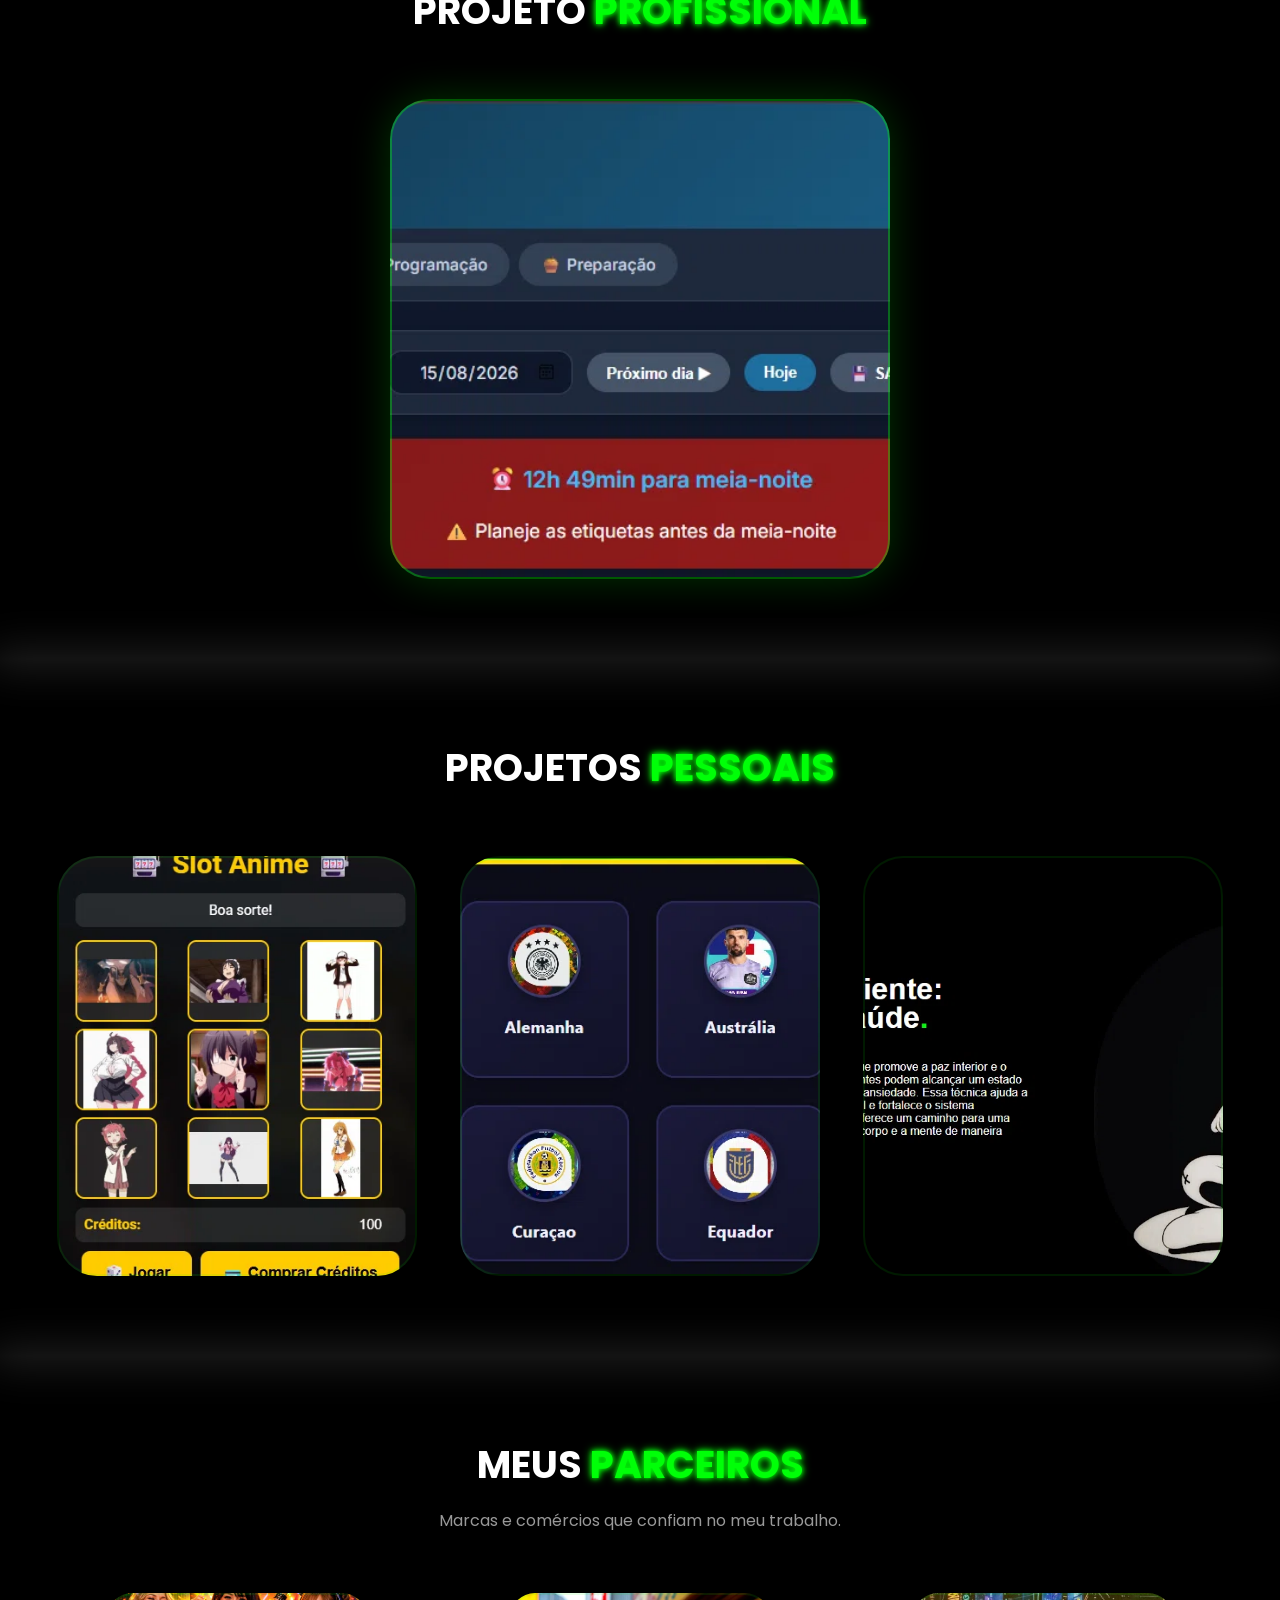
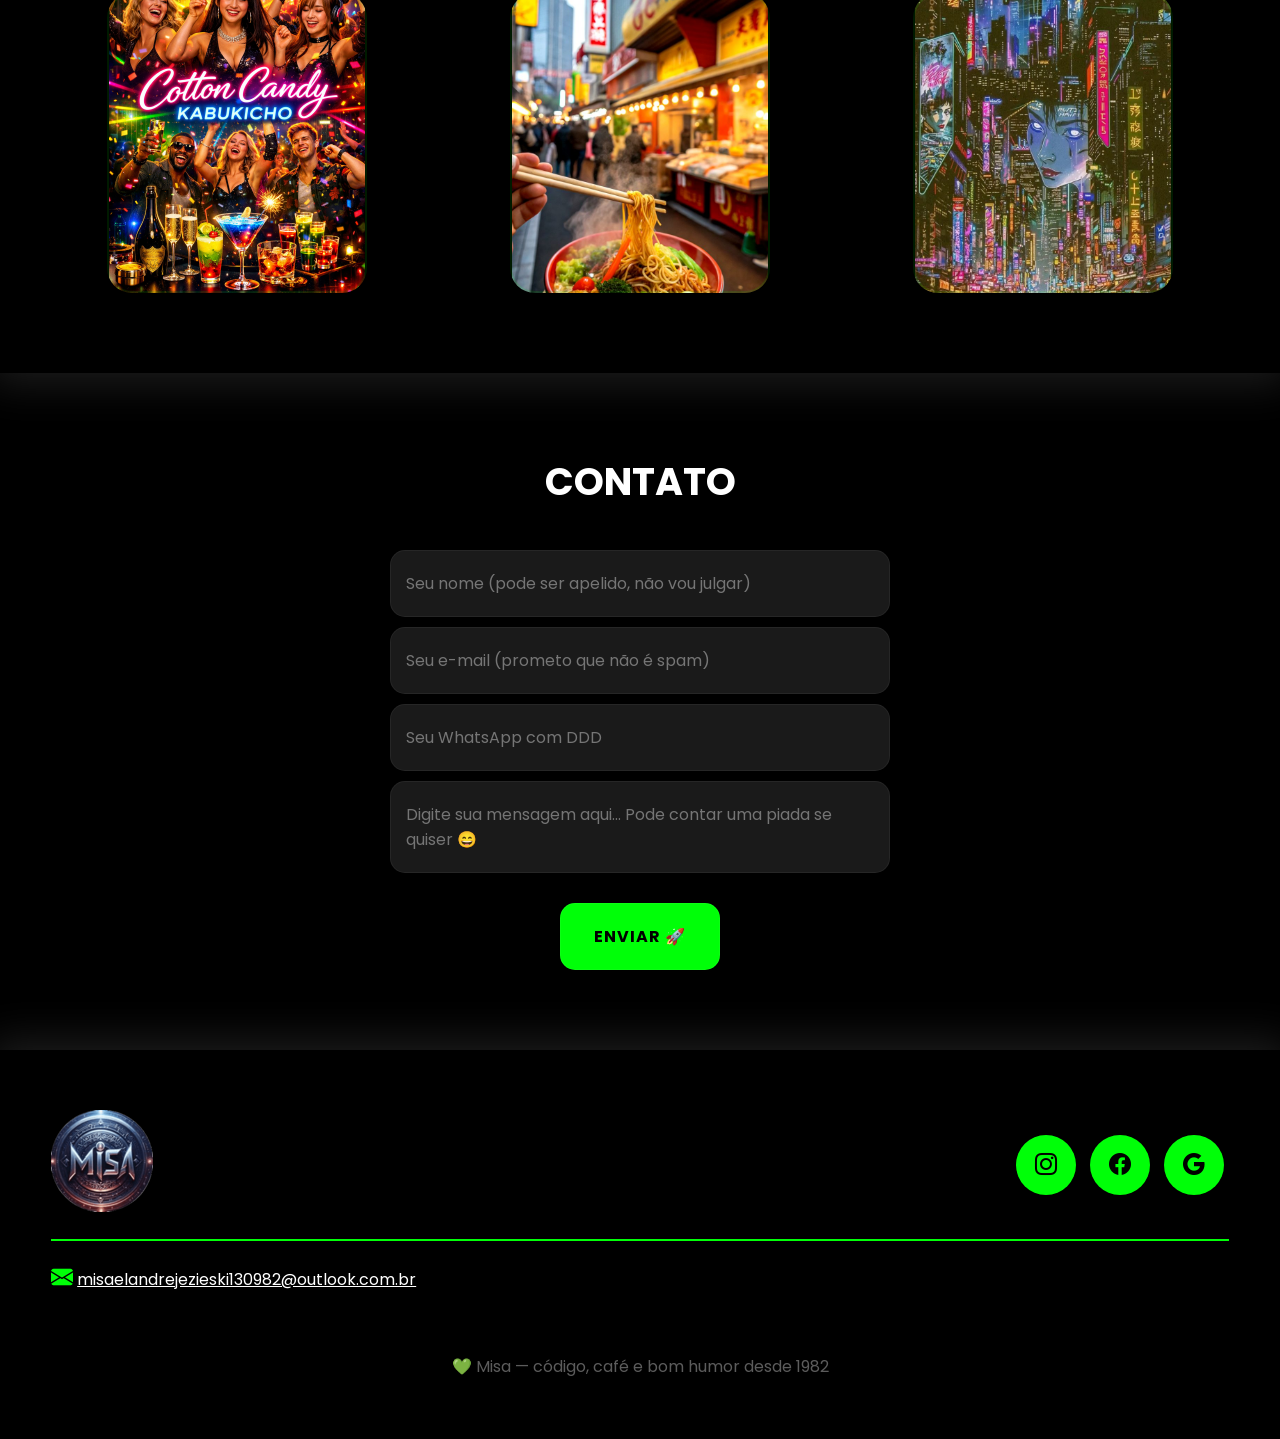
==== commit 6a27b07a: "Update index.html" ====
--- a/index.html
+++ b/index.html
@@ -4,16 +4,19 @@
 <head>
     <meta charset="UTF-8">
     <meta name="viewport" content="width=device-width, initial-scale=1.0">
-    <meta name="description" content="Misa — Ferramentas, projetos e sistemas que eu construí. Café, código e bom humor.">
+    <meta name="description" content="Misa — Programador front-end, criador de ferramentas e projetos. Café, código e bom humor.">
     <meta name="author" content="Misael Andrejezieski">
-    <meta name="theme-color" content="#000000">
     
+    <!-- GOOGLE FONTS -->
     <link rel="preconnect" href="https://fonts.googleapis.com">
     <link rel="preconnect" href="https://fonts.gstatic.com" crossorigin>
     <link href="https://fonts.googleapis.com/css2?family=Parisienne&display=swap" rel="stylesheet">
-    <link href="https://fonts.googleapis.com/css2?family=Poppins:wght@300;400;500;600;700;800;900&display=swap" rel="stylesheet">
+    <link href="https://fonts.googleapis.com/css2?family=Poppins:wght@300;400;500;600;700;800&display=swap" rel="stylesheet">
+    <!-- FIM GOOGLE FONTES -->
     
+    <!-- BOOTSTRAP ICONS -->
     <link rel="stylesheet" href="https://cdn.jsdelivr.net/npm/bootstrap-icons@1.10.5/font/bootstrap-icons.css">
+    <!-- FIM BOOTSTRAP ICONS -->
     
     <link rel="stylesheet" href="style.css">
     <script src="animar.js" defer></script>
@@ -25,16 +28,14 @@
 
     <main>
         <!-- ============================================================
-             HERO
+             TOPO DO SITE — HERO
              ============================================================ -->
         <section class="topo-do-site" id="topo-do-site">
             <div class="interface">
                 <div class="flex">
                     <div class="txt-topo-site">
                         <h1>Transformo <span>café em código</span> ☕ → 💻</h1>
-                        <p class="hero-descricao">
-                            Ferramentas que eu construí, projetos pessoais e um sistema de produção real rodando na Lactalis.
-                        </p>
+                        <p>Programador, criador de ferramentas e projetos. Escolhe por onde começar 👇</p>
 
                         <div class="hero-cards">
                             <a href="#ferramentas" class="hero-card">
@@ -47,7 +48,7 @@
                             </a>
                             <a href="#profissional" class="hero-card">
                                 <i class="bi bi-building"></i>
-                                <span>No trabalho</span>
+                                <span>Profissional</span>
                             </a>
                             <a href="#parceiros" class="hero-card">
                                 <i class="bi bi-people"></i>
@@ -68,81 +69,41 @@
                         <img src="images/jf001.jpg" alt="Misa programador">
                     </div><!--img-topo-site-->
                 </div><!--flex-->
-
-                <div class="scroll-hint" aria-hidden="true">
-                    <i class="bi bi-chevron-double-down"></i>
-                </div>
             </div><!--interface-->
         </section><!--topo-do-site-->
 
         <!-- ============================================================
-             FERRAMENTAS
-             ============================================================ -->
-        <section class="ferramentas reveal" id="ferramentas">
-            <div class="interface">
-                <h2 class="titulo">MINHAS <span>FERRAMENTAS</span></h2>
-                <p class="subtitulo-secao">Coisas que eu construí pra resolver meus próprios problemas. Se serve pra você também, fica à vontade.</p>
-                <div class="flex" id="ferramentas-container">
-                    <a href="https://misaandrejezieski.github.io/NeonOn/" class="img-port tilt" style="background-image: url('images/NeonOn.webp');" target="_blank" rel="noopener noreferrer">
-                        <div class="overlay">▶️ NeonOn · Player de pasta</div>
-                    </a>
-
-                    <a href="https://fileforge-converter-online.vercel.app/" class="img-port tilt" style="background-image: url('images/FileForge.webp');" target="_blank" rel="noopener noreferrer">
-                        <div class="overlay">🔥 FileForge · Conversor</div>
-                    </a>
-
-                    <a href="https://misaandrejezieski.github.io/Site-BaixarYou/" class="img-port tilt" style="background-image: url('images/baixaryou-banner.jpg');" target="_blank" rel="noopener noreferrer">
-                        <div class="overlay">📥 BaixarYou · Baixador de vídeos</div>
-                    </a>
-
-                    <a href="https://auto-pes-v2-d3jlomtlc-misael-andrejezieskis-projects.vercel.app/" class="img-port tilt" style="background-image: url('images/autoPes.webp');" target="_blank" rel="noopener noreferrer">
-                        <div class="overlay">🎯 Auto PES V2 · Automação</div>
-                    </a>
-                </div>
-            </div><!--interface-->
-        </section><!--ferramentas-->
-
-        <!-- ============================================================
-             PROJETOS PESSOAIS
-             ============================================================ -->
-        <section class="portfolio reveal" id="projetos">
-            <div class="interface">
-                <h2 class="titulo">PROJETOS <span>PESSOAIS</span></h2>
-                <div class="flex" id="projetos-container">
-                    <a href="https://misaandrejezieski.github.io/SlotMadruga/" class="img-port tilt" style="background-image: url('images/SlotAnime.webp');" target="_blank" rel="noopener noreferrer">
-                        <div class="overlay">🎰 Slot Madruga</div>
-                    </a>
-
-                    <a href="https://misaandrejezieski.github.io/Copa-2026/" class="img-port tilt" style="background-image: url('images/CopadoMundo.webp');" target="_blank" rel="noopener noreferrer">
-                        <div class="overlay">⚽ Copa 2026</div>
-                    </a>
-
-                    <a href="https://misaandrejezieski.github.io/TRIBB-US-Carambei/" class="img-port tilt" style="background-image: url('images/Thribbus.webp');" target="_blank" rel="noopener noreferrer">
-                        <div class="overlay">🧘 TRIBB US Carambei</div>
-                    </a>
-                </div>
-            </div><!--interface-->
-        </section><!--portfolio-->
-
-        <!-- ============================================================
-             NO TRABALHO
-             ============================================================ -->
-        <section class="profissional reveal" id="profissional">
-            <div class="interface">
-                <h2 class="titulo">NO <span>TRABALHO</span></h2>
-                <p class="subtitulo-secao">Sistema de produção real, rodando em ambiente industrial.</p>
-                <div class="flex" id="profissional-container">
-                    <a href="https://pudimflow-o5e2dnl0n-misael-andrejezieskis-projects.vercel.app/" class="img-port tilt destaque" style="background-image: url('images/PudimFlow.webp');" target="_blank" rel="noopener noreferrer">
-                        <div class="overlay">🍮 PudimFlow · Gestão de produção (Lactalis)</div>
-                    </a>
-                </div>
-            </div><!--interface-->
-        </section><!--profissional-->
+             ESPECIALIDADES
+             ============================================================ -->
+        <section class="especialidades" id="especialidade">
+            <div class="interface">
+                <h2 class="titulo">MINHAS <span>ESPECIALIDADES</span></h2>
+                <div class="flex">
+                    <div class="especialidades-box">
+                        <i class="bi bi-code-square"></i>
+                        <h3>Website</h3>
+                        <p>Sites que carregam mais rápido que minha paciência explicando que "não, não é só apertar um botão". Responsivo, bonito e sem gambiarra (prometo 🤞).</p>
+                    </div><!--especialidades-box-->
+
+                    <div class="especialidades-box">
+                        <i class="bi bi-cart"></i>
+                        <h3>Loja online</h3>
+                        <p>Seu e-commerce vendendo enquanto você dorme. Ou enquanto assiste Netflix. Pagamento integrado, carrinho esperto e segurança de primeira linha 🛡️.</p>
+                    </div><!--especialidades-box-->
+
+                    <div class="especialidades-box">
+                        <i class="bi bi-wordpress"></i>
+                        <h3>Blog</h3>
+                        <p>Espaço pra você escrever sobre a vida, o universo, ou porque seu gato é melhor que o da vizinha. Otimizado pro Google e fácil de editar (até sua avó consegue) 📝.</p>
+                    </div><!--especialidades-box-->
+                </div><!--flex-->
+            </div><!--interface-->
+        </section><!--especialidades-->
 
         <!-- ============================================================
              SOBRE
              ============================================================ -->
-        <section class="sobre reveal" id="sobre">
+        <section class="sobre" id="sobre">
             <div class="interface">
                 <div class="flex">
                     <div class="img-sobre">
@@ -165,50 +126,85 @@
         </section><!--sobre-->
 
         <!-- ============================================================
-             ESPECIALIDADES
-             ============================================================ -->
-        <section class="especialidades reveal" id="especialidade">
-            <div class="interface">
-                <h2 class="titulo">MINHAS <span>ESPECIALIDADES</span></h2>
-                <div class="flex">
-                    <div class="especialidades-box">
-                        <i class="bi bi-code-square"></i>
-                        <h3>Website</h3>
-                        <p>Sites que carregam mais rápido que minha paciência explicando que "não, não é só apertar um botão". Responsivo, bonito e sem gambiarra (prometo 🤞).</p>
-                    </div><!--especialidades-box-->
-
-                    <div class="especialidades-box">
-                        <i class="bi bi-cart"></i>
-                        <h3>Loja online</h3>
-                        <p>Seu e-commerce vendendo enquanto você dorme. Ou enquanto assiste Netflix. Pagamento integrado, carrinho esperto e segurança de primeira linha 🛡️.</p>
-                    </div><!--especialidades-box-->
-
-                    <div class="especialidades-box">
-                        <i class="bi bi-wordpress"></i>
-                        <h3>Blog</h3>
-                        <p>Espaço pra você escrever sobre a vida, o universo, ou porque seu gato é melhor que o da vizinha. Otimizado pro Google e fácil de editar (até sua avó consegue) 📝.</p>
-                    </div><!--especialidades-box-->
-                </div><!--flex-->
-            </div><!--interface-->
-        </section><!--especialidades-->
+             FERRAMENTAS
+             ============================================================ -->
+        <section class="ferramentas" id="ferramentas">
+            <div class="interface">
+                <h2 class="titulo">MINHAS <span>FERRAMENTAS</span></h2>
+                <p class="subtitulo-secao">Coisas que eu construí pra resolver meus próprios problemas. Se serve pra você também, fica à vontade.</p>
+                <div class="flex" id="ferramentas-container">
+                    <a href="https://misaandrejezieski.github.io/NeonOn/" class="img-port" style="background-image: url('images/NeonOn.webp');" target="_blank" rel="noopener noreferrer">
+                        <div class="overlay">▶️ NeonOn · Player de pasta</div>
+                    </a>
+
+                    <a href="https://fileforge-converter-online.vercel.app/" class="img-port" style="background-image: url('images/FileForge.webp');" target="_blank" rel="noopener noreferrer">
+                        <div class="overlay">🔥 FileForge · Conversor</div>
+                    </a>
+
+                    <a href="https://misaandrejezieski.github.io/Site-BaixarYou/" class="img-port" style="background-image: url('images/baixaryou-banner.jpg');" target="_blank" rel="noopener noreferrer">
+                        <div class="overlay">📥 BaixarYou · Baixador de vídeos</div>
+                    </a>
+
+                    <a href="https://auto-pes-v2-d3jlomtlc-misael-andrejezieskis-projects.vercel.app/" class="img-port" style="background-image: url('images/autoPes.webp');" target="_blank" rel="noopener noreferrer">
+                        <div class="overlay">🎯 Auto PES V2 · Automação</div>
+                    </a>
+                </div>
+            </div><!--interface-->
+        </section><!--ferramentas-->
+
+        <!-- ============================================================
+             PROJETO PROFISSIONAL
+             ============================================================ -->
+        <section class="profissional" id="profissional">
+            <div class="interface">
+                <h2 class="titulo">PROJETO <span>PROFISSIONAL</span></h2>
+                <div class="flex" id="profissional-container">
+                    <a href="https://pudimflow-o5e2dnl0n-misael-andrejezieskis-projects.vercel.app/" class="img-port destaque" style="background-image: url('images/PudimFlow.webp');" target="_blank" rel="noopener noreferrer">
+                        <div class="overlay">🍮 PudimFlow · Gestão de produção (Lactalis)</div>
+                    </a>
+                </div>
+            </div><!--interface-->
+        </section><!--profissional-->
+
+        <!-- ============================================================
+             PROJETOS PESSOAIS
+             ============================================================ -->
+        <section class="portfolio" id="projetos">
+            <div class="interface">
+                <h2 class="titulo">PROJETOS <span>PESSOAIS</span></h2>
+                <div class="flex" id="projetos-container">
+                    <a href="https://misaandrejezieski.github.io/SlotMadruga/" class="img-port" style="background-image: url('images/SlotAnime.webp');" target="_blank" rel="noopener noreferrer">
+                        <div class="overlay">🎰 Slot Madruga</div>
+                    </a>
+
+                    <a href="https://misaandrejezieski.github.io/Copa-2026/" class="img-port" style="background-image: url('images/CopadoMundo.webp');" target="_blank" rel="noopener noreferrer">
+                        <div class="overlay">⚽ Copa 2026</div>
+                    </a>
+
+                    <a href="https://misaandrejezieski.github.io/TRIBB-US-Carambei/" class="img-port" style="background-image: url('images/Thribbus.webp');" target="_blank" rel="noopener noreferrer">
+                        <div class="overlay">🧘 TRIBB US Carambei</div>
+                    </a>
+                </div>
+            </div><!--interface-->
+        </section><!--portfolio-->
 
         <!-- ============================================================
              PARCEIROS
              ============================================================ -->
-        <section class="parceiros reveal" id="parceiros">
+        <section class="parceiros" id="parceiros">
             <div class="interface">
                 <h2 class="titulo">MEUS <span>PARCEIROS</span></h2>
                 <p class="subtitulo-secao">Marcas e comércios que confiam no meu trabalho.</p>
                 <div class="flex" id="parceiros-container">
-                    <a href="https://misaandrejezieski.github.io/Cotton-Candy-Kabukicho/" class="img-port tilt" style="background-image: url('images/banner.png');" target="_blank" rel="noopener noreferrer">
+                    <a href="https://misaandrejezieski.github.io/Cotton-Candy-Kabukicho/" class="img-port" style="background-image: url('images/banner.png');" target="_blank" rel="noopener noreferrer">
                         <div class="overlay">🌙 Cotton Candy Kabukicho</div>
                     </a>
 
-                    <a href="https://misaandrejezieski.github.io/NekoLamen/" class="img-port tilt" style="background-image: url('images/Yakisoba\,\ japanese\ Street\ Food!!!.jpg');" target="_blank" rel="noopener noreferrer">
+                    <a href="https://misaandrejezieski.github.io/NekoLamen/" class="img-port" style="background-image: url('images/Yakisoba\,\ japanese\ Street\ Food!!!.jpg');" target="_blank" rel="noopener noreferrer">
                         <div class="overlay">🍜 NEKOLAMEN · Yakisoba</div>
                     </a>
 
-                    <a href="https://misaandrejezieski.github.io/TechNova/" class="img-port tilt" style="background-image: url('images/BannerTachNova.jpg');" target="_blank" rel="noopener noreferrer">
+                    <a href="https://misaandrejezieski.github.io/TechNova/" class="img-port" style="background-image: url('images/BannerTachNova.jpg');" target="_blank" rel="noopener noreferrer">
                         <div class="overlay">✨ TechNova · Tecnologia</div>
                     </a>
                 </div>
@@ -218,7 +214,7 @@
         <!-- ============================================================
              CONTATO
              ============================================================ -->
-        <section class="formulario reveal" id="contato">
+        <section class="formulario" id="contato">
             <div class="interface">
                 <h2 class="titulo">CONTATO</h2>
 
@@ -259,10 +255,6 @@
         </div><!--interface-->
     </footer>
 
-    <button id="btn-topo" class="btn-topo" aria-label="Voltar ao topo">
-        <i class="bi bi-arrow-up"></i>
-    </button>
-
 </body>
 
 </html>
--- a/style.css
+++ b/style.css
@@ -17,10 +17,6 @@
     min-height: 100vh;
     overflow-x: hidden;
     color: #fff;
-}
-
-body.no-scroll {
-    overflow: hidden;
 }
 
 .interface {
@@ -55,255 +51,11 @@
 }
 
 /* ============================================================
-   LOADING SCREEN
-   ============================================================ */
-.loading-screen {
-    position: fixed;
-    inset: 0;
-    background: #000;
-    z-index: 99999;
-    display: flex;
-    align-items: center;
-    justify-content: center;
-    transition: opacity .6s ease, visibility .6s ease;
-}
-
-.loading-screen.hidden {
-    opacity: 0;
-    visibility: hidden;
-}
-
-.loading-content {
-    text-align: center;
-}
-
-.loading-logo {
-    font-size: 80px;
-    animation: loading-pulse 1.2s ease-in-out infinite alternate;
-    margin-bottom: 20px;
-}
-
-@keyframes loading-pulse {
-    0% { transform: scale(1); opacity: 0.6; }
-    100% { transform: scale(1.15); opacity: 1; }
-}
-
-.loading-text {
-    color: #00FF08;
-    font-size: 16px;
-    letter-spacing: 3px;
-    text-transform: uppercase;
-    font-family: 'Courier New', monospace;
-}
-
-.loading-dots {
-    animation: dots 1.2s steps(4) infinite;
-}
-
-@keyframes dots {
-    0%, 20% { content: ''; }
-    40% { content: '.'; }
-    60% { content: '..'; }
-    80%, 100% { content: '...'; }
-}
-
-/* ============================================================
-   SCROLL PROGRESS
-   ============================================================ */
-.scroll-progress {
-    position: fixed;
-    top: 0;
-    left: 0;
-    height: 3px;
-    width: 0%;
-    background: linear-gradient(90deg, #00FF08, #00ffaa);
-    z-index: 9998;
-    box-shadow: 0 0 15px #00FF08;
-    transition: width .1s ease;
-}
-
-/* ============================================================
-   CURSOR CUSTOMIZADO
-   ============================================================ */
-.cursor-dot,
-.cursor-ring {
-    position: fixed;
-    pointer-events: none;
-    z-index: 99997;
-    border-radius: 50%;
-    transform: translate(-50%, -50%);
-    transition: opacity .3s ease;
-    opacity: 0;
-}
-
-.cursor-dot {
-    width: 8px;
-    height: 8px;
-    background: #00FF08;
-    box-shadow: 0 0 12px #00FF08;
-}
-
-.cursor-ring {
-    width: 36px;
-    height: 36px;
-    border: 1.5px solid rgba(0, 255, 8, 0.5);
-    transition: width .2s, height .2s, border-color .2s, opacity .3s ease;
-}
-
-.cursor-ring.hover {
-    width: 60px;
-    height: 60px;
-    border-color: #00FF08;
-    background: rgba(0, 255, 8, 0.08);
-}
-
-body.cursor-ready .cursor-dot,
-body.cursor-ready .cursor-ring {
-    opacity: 1;
-}
-
-@media (hover: none) {
-    .cursor-dot,
-    .cursor-ring {
-        display: none;
-    }
-}
-
-/* ============================================================
-   MENU FLUTUANTE
-   ============================================================ */
-.menu-toggle {
-    position: fixed;
-    top: 30px;
-    right: 30px;
-    width: 55px;
-    height: 55px;
-    background: rgba(0, 0, 0, 0.7);
-    border: 1.5px solid rgba(0, 255, 8, 0.4);
-    border-radius: 50%;
-    backdrop-filter: blur(10px);
-    cursor: pointer;
-    z-index: 9996;
-    display: flex;
-    flex-direction: column;
-    align-items: center;
-    justify-content: center;
-    gap: 5px;
-    transition: .3s;
-}
-
-.menu-toggle:hover {
-    border-color: #00FF08;
-    box-shadow: 0 0 25px rgba(0, 255, 8, 0.4);
-}
-
-.menu-toggle span {
-    display: block;
-    width: 22px;
-    height: 2px;
-    background: #00FF08;
-    border-radius: 2px;
-    transition: .3s;
-}
-
-.menu-toggle.active span:nth-child(1) {
-    transform: translateY(7px) rotate(45deg);
-}
-
-.menu-toggle.active span:nth-child(2) {
-    opacity: 0;
-}
-
-.menu-toggle.active span:nth-child(3) {
-    transform: translateY(-7px) rotate(-45deg);
-}
-
-.side-menu {
-    position: fixed;
-    top: 0;
-    right: 0;
-    width: 320px;
-    height: 100vh;
-    background: rgba(0, 0, 0, 0.95);
-    backdrop-filter: blur(20px);
-    border-left: 1px solid rgba(0, 255, 8, 0.2);
-    z-index: 9995;
-    transform: translateX(100%);
-    transition: transform .4s cubic-bezier(.4, 0, .2, 1);
-    padding: 100px 30px 30px;
-    overflow-y: auto;
-}
-
-.side-menu.open {
-    transform: translateX(0);
-}
-
-.side-menu ul {
-    list-style: none;
-}
-
-.side-menu ul li {
-    border-bottom: 1px solid rgba(255, 255, 255, 0.05);
-}
-
-.side-menu ul li a {
-    display: block;
-    padding: 18px 10px;
-    color: #ccc;
-    text-decoration: none;
-    font-size: 16px;
-    font-weight: 400;
-    transition: .25s;
-    border-left: 2px solid transparent;
-}
-
-.side-menu ul li a:hover {
-    color: #00FF08;
-    padding-left: 20px;
-    border-left-color: #00FF08;
-    background: rgba(0, 255, 8, 0.04);
-}
-
-.menu-overlay {
-    position: fixed;
-    inset: 0;
-    background: rgba(0, 0, 0, 0.7);
-    z-index: 9994;
-    opacity: 0;
-    visibility: hidden;
-    transition: .3s;
-}
-
-.menu-overlay.open {
-    opacity: 1;
-    visibility: visible;
-}
-
-@media (max-width: 500px) {
-    .menu-toggle {
-        top: 20px;
-        right: 20px;
-        width: 48px;
-        height: 48px;
-    }
-    .side-menu {
-        width: 85%;
-    }
-}
-
-/* ============================================================
-   HERO
+   HERO — mantém personagem flutuando + verde neon pulsando
    ============================================================ */
 section.topo-do-site {
-    padding: 100px 4% 40px;
+    padding: 80px 4% 40px;
     position: relative;
-    min-height: 100vh;
-    display: flex;
-    align-items: center;
-}
-
-section.topo-do-site .interface {
-    width: 100%;
 }
 
 section.topo-do-site .flex {
@@ -312,49 +64,47 @@
     gap: 90px;
 }
 
-.hero-tag {
+.topo-do-site h1 {
+    color: #fff;
+    font-size: 42px;
+    line-height: 50px;
+}
+
+.topo-do-site .txt-topo-site h1 span {
+    color: #00FF08;
+    text-shadow: 0 0 10px #00FF08, 0 0 20px #00FF08;
+    animation: pisca 1.5s infinite alternate;
     display: inline-block;
-    font-family: 'Courier New', monospace;
-    font-size: 13px;
-    letter-spacing: 3px;
-    color: rgba(0, 255, 8, 0.7);
-    margin-bottom: 20px;
-    text-transform: lowercase;
-}
-
-.topo-do-site h1 {
-    color: #fff;
-    font-size: 58px;
-    line-height: 1.15;
-    font-weight: 800;
-    letter-spacing: -1px;
-}
-
-.gradient-text {
-    color: #00FF08;
-    text-shadow: 0 0 10px #00FF08, 0 0 20px rgba(0, 255, 8, 0.5);
-    animation: pisca 2s infinite alternate;
-    display: inline-block;
 }
 
 @keyframes pisca {
-    0% { opacity: 0.85; text-shadow: 0 0 8px #00FF08; }
-    100% { opacity: 1; text-shadow: 0 0 20px #00FF08, 0 0 35px #00FF08; }
+    0% { opacity: 0.7; text-shadow: 0 0 5px #00FF08; }
+    100% { opacity: 1; text-shadow: 0 0 20px #00FF08, 0 0 30px #00FF08; }
 }
 
 .hero-descricao {
     color: #bbb;
-    margin: 25px 0 35px;
-    font-size: 17px;
-    line-height: 1.7;
-    max-width: 540px;
+    margin: 25px 0 15px;
+    font-size: 16px;
+    line-height: 1.6;
+    max-width: 520px;
+}
+
+/* PERSONAGEM FLUTUANDO — com glow sutil */
+.topo-do-site .img-topo-site {
+    position: relative;
 }
 
 .topo-do-site .img-topo-site img {
     position: relative;
-    animation: flutuar 3s ease-in-out infinite alternate;
+    animation: flutuar 2s ease-in-out infinite alternate;
     max-width: 100%;
-    filter: drop-shadow(0 0 30px rgba(0, 255, 8, 0.15));
+    filter: drop-shadow(0 0 25px rgba(0, 255, 8, 0.15));
+    transition: filter .4s;
+}
+
+.topo-do-site .img-topo-site img:hover {
+    filter: drop-shadow(0 0 40px rgba(0, 255, 8, 0.35));
 }
 
 @keyframes flutuar {
@@ -367,7 +117,8 @@
     display: grid;
     grid-template-columns: repeat(3, 1fr);
     gap: 12px;
-    max-width: 520px;
+    margin-top: 15px;
+    max-width: 480px;
 }
 
 .hero-card {
@@ -375,13 +126,13 @@
     flex-direction: column;
     align-items: center;
     gap: 8px;
-    padding: 20px 12px;
+    padding: 18px 12px;
     background: rgba(255, 255, 255, 0.03);
     border: 1px solid rgba(0, 255, 8, 0.15);
-    border-radius: 16px;
+    border-radius: 15px;
     text-decoration: none;
     color: #ccc;
-    transition: .35s cubic-bezier(.4, 0, .2, 1);
+    transition: .3s;
     text-align: center;
     position: relative;
     overflow: hidden;
@@ -413,9 +164,9 @@
 
 .hero-card:hover {
     background: rgba(0, 255, 8, 0.08);
-    border-color: rgba(0, 255, 8, 0.6);
-    transform: translateY(-5px);
-    box-shadow: 0 15px 30px rgba(0, 255, 8, 0.15);
+    border-color: rgba(0, 255, 8, 0.5);
+    transform: translateY(-3px);
+    box-shadow: 0 0 20px rgba(0, 255, 8, 0.25);
     color: #fff;
 }
 
@@ -424,27 +175,27 @@
 }
 
 .hero-card:hover i {
-    transform: scale(1.15);
-    filter: drop-shadow(0 0 10px #00FF08);
+    transform: scale(1.12);
+    filter: drop-shadow(0 0 8px #00FF08);
 }
 
 /* SCROLL HINT */
 .scroll-hint {
     text-align: center;
-    margin-top: 60px;
+    margin-top: 50px;
     color: #00FF08;
-    font-size: 28px;
+    font-size: 26px;
     opacity: 0.6;
-    animation: scroll-bounce 2s ease-in-out infinite;
+    animation: scroll-bounce 1.8s ease-in-out infinite;
 }
 
 @keyframes scroll-bounce {
     0%, 100% { transform: translateY(0); opacity: 0.4; }
-    50% { transform: translateY(12px); opacity: 1; }
-}
-
-/* ============================================================
-   REVEAL ON SCROLL
+    50% { transform: translateY(10px); opacity: 1; }
+}
+
+/* ============================================================
+   REVEAL ON SCROLL — suave
    ============================================================ */
 .reveal {
     opacity: 0;
@@ -464,9 +215,8 @@
 section.profissional,
 section.portfolio,
 section.parceiros {
-    padding: 100px 4%;
+    padding: 80px 4%;
     box-shadow: 0 0 40px 10px #ffffff1d;
-    position: relative;
 }
 
 #ferramentas-container,
@@ -487,7 +237,7 @@
 }
 
 /* ============================================================
-   CARDS (img-port)
+   CARDS (img-port) — com tilt e overlay com linha verde
    ============================================================ */
 .img-port {
     width: 100%;
@@ -573,10 +323,10 @@
 }
 
 /* ============================================================
-   ESPECIALIDADES
+   ESPECIALIDADES — com linha top animada
    ============================================================ */
 section.especialidades {
-    padding: 100px 4%;
+    padding: 40px 4%;
 }
 
 section.especialidades .flex {
@@ -640,7 +390,7 @@
    SOBRE
    ============================================================ */
 section.sobre {
-    padding: 100px 4%;
+    padding: 80px 4%;
 }
 
 section.sobre .flex {
@@ -668,13 +418,11 @@
     font-size: 40px;
     line-height: 1.1;
     margin-bottom: 30px;
-    font-weight: 800;
 }
 
 .sobre .txt-sobre h2 span {
     color: #00FF08;
     display: block;
-    text-shadow: 0 0 10px rgba(0, 255, 8, 0.5);
 }
 
 .sobre .txt-sobre p {
@@ -696,7 +444,7 @@
 }
 
 .btn-social button:hover {
-    transform: scale(1.15) translateY(-3px);
+    transform: scale(1.12) translateY(-3px);
     box-shadow: 0 0 25px #00FF08;
 }
 
@@ -704,7 +452,7 @@
    FORMULÁRIO
    ============================================================ */
 section.formulario {
-    padding: 100px 4%;
+    padding: 80px 4%;
 }
 
 form {
@@ -869,8 +617,7 @@
     }
 
     section.topo-do-site {
-        padding: 80px 6% 40px;
-        min-height: auto;
+        padding: 40px 6%;
     }
 
     section.topo-do-site .flex {
@@ -878,7 +625,8 @@
     }
 
     .topo-do-site h1 {
-        font-size: 38px;
+        font-size: 32px;
+        line-height: 40px;
     }
 
     .topo-do-site .img-topo-site img {
@@ -982,11 +730,8 @@
     }
 
     .topo-do-site h1 {
-        font-size: 28px;
-    }
-
-    .hero-tag {
-        font-size: 11px;
+        font-size: 26px;
+        line-height: 35px;
     }
 
     .hero-descricao {
@@ -1044,7 +789,8 @@
     }
 
     .topo-do-site h1 {
-        font-size: 24px;
+        font-size: 22px;
+        line-height: 30px;
     }
 
     h2.titulo {
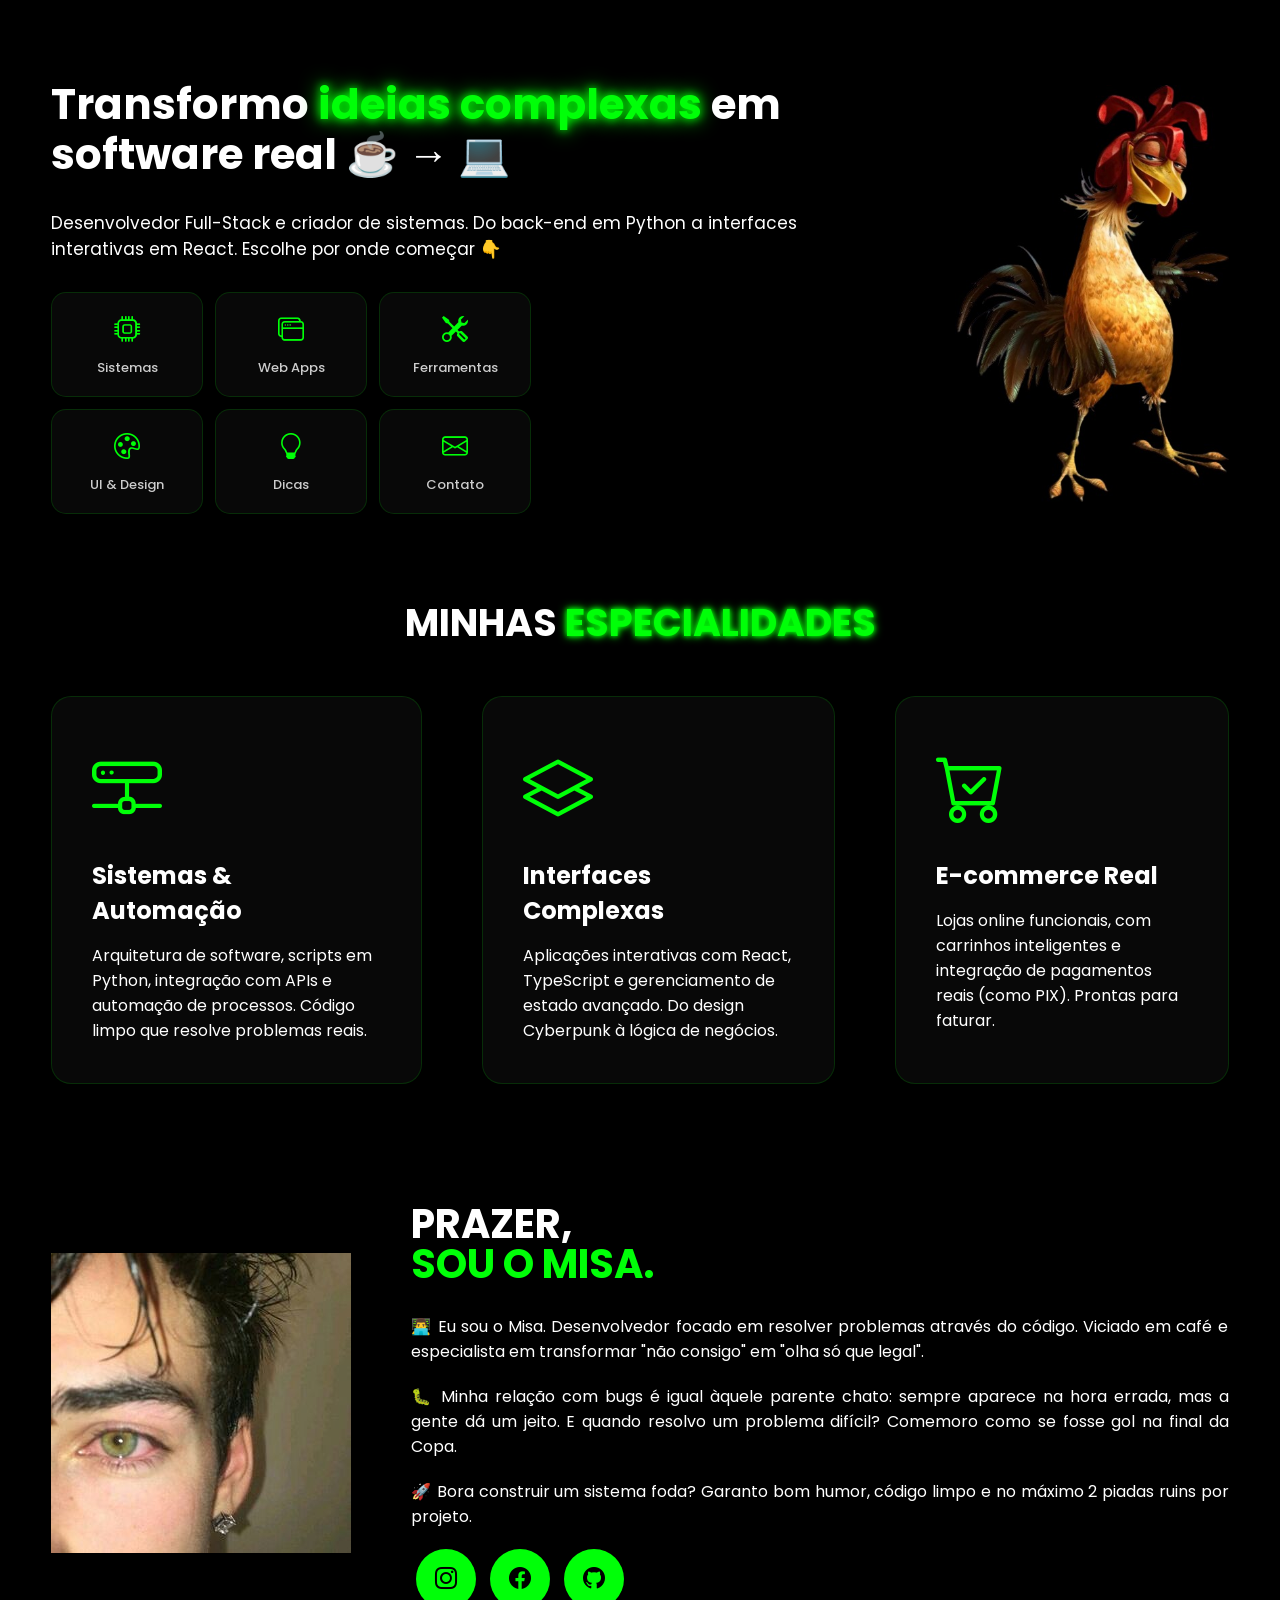
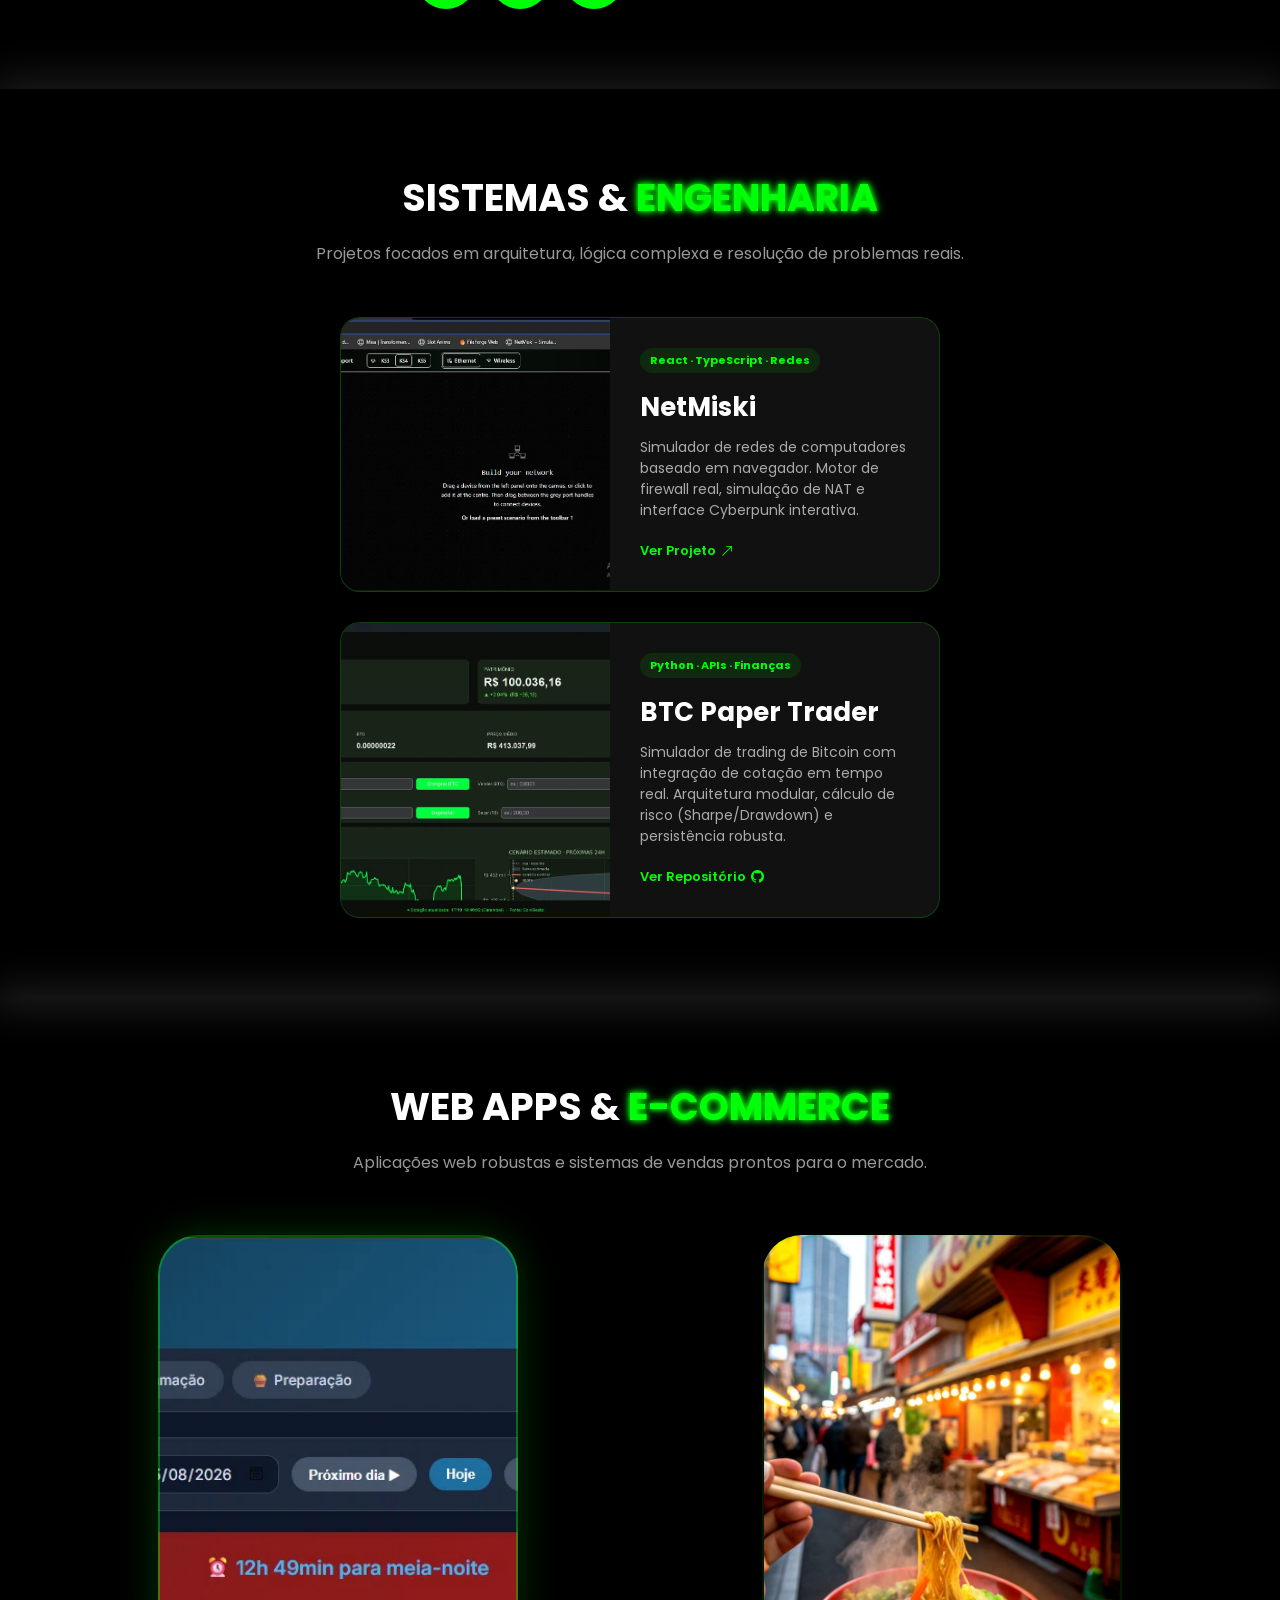
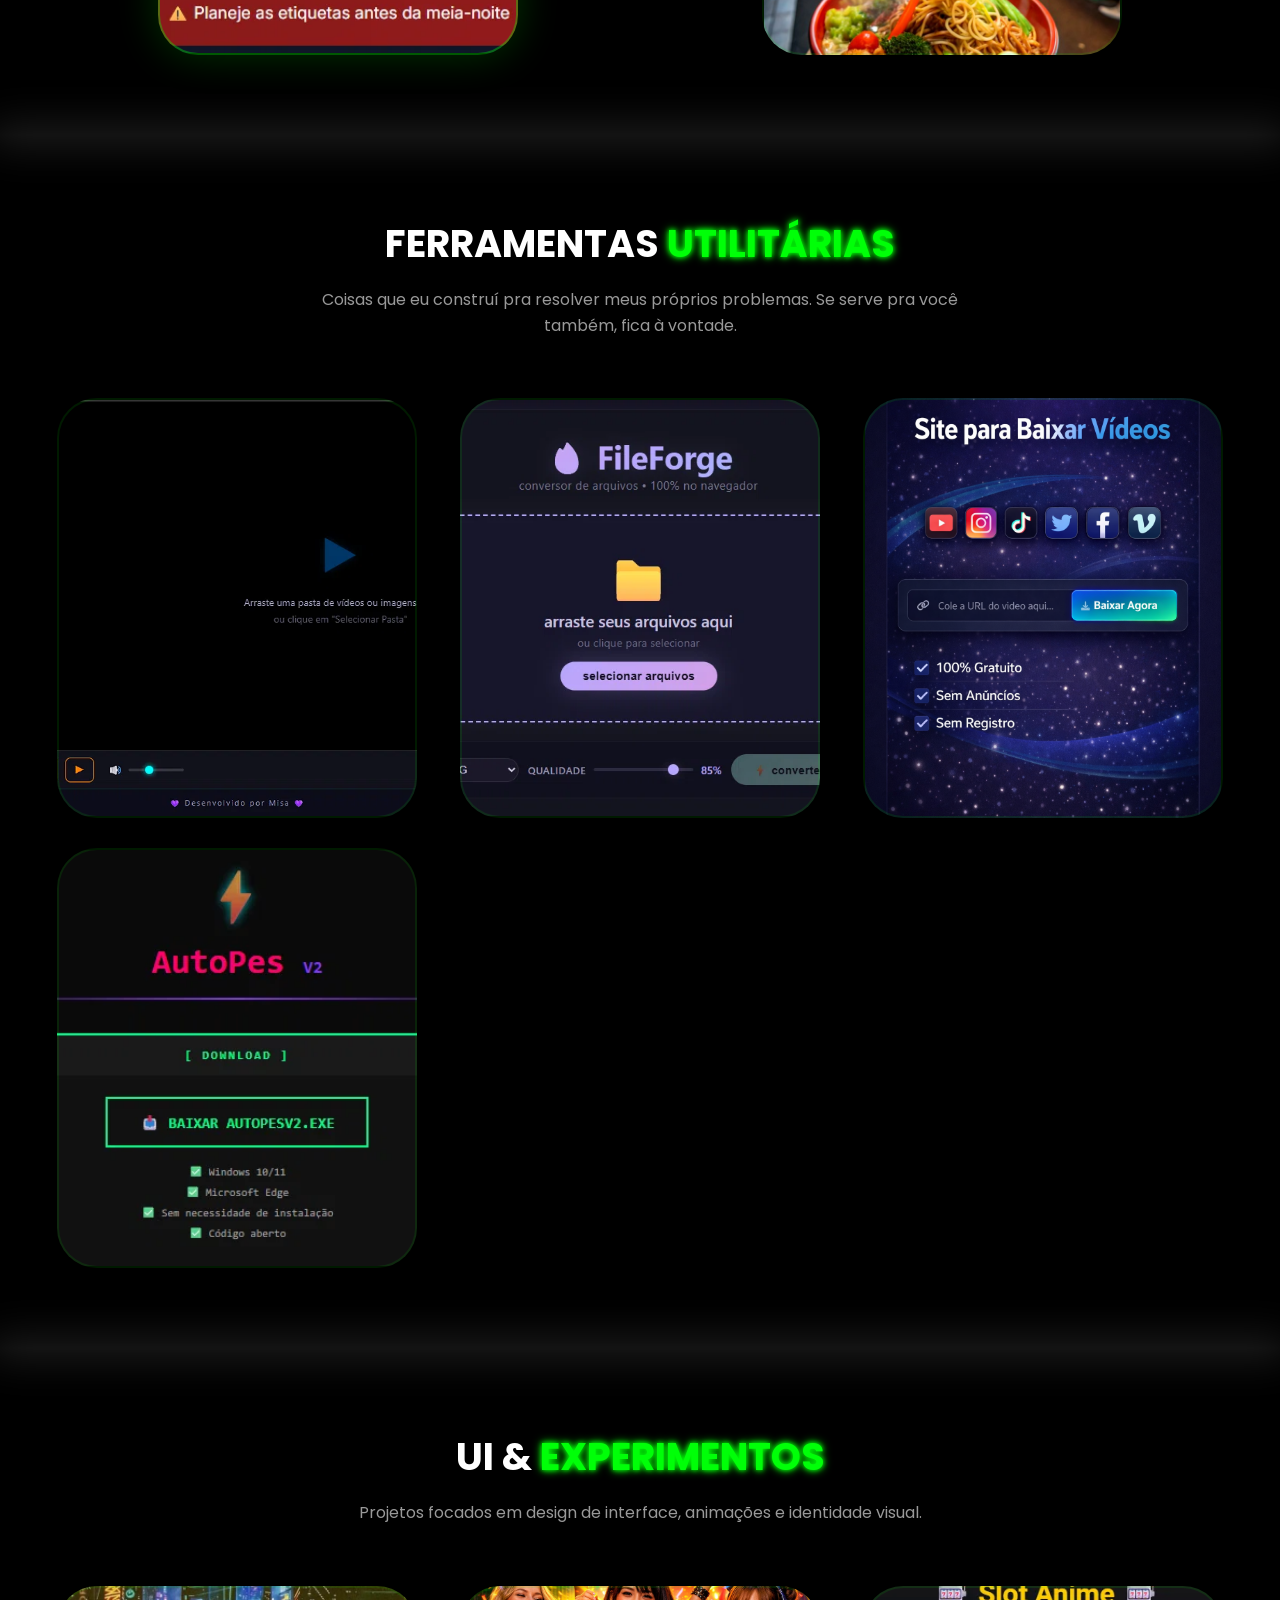
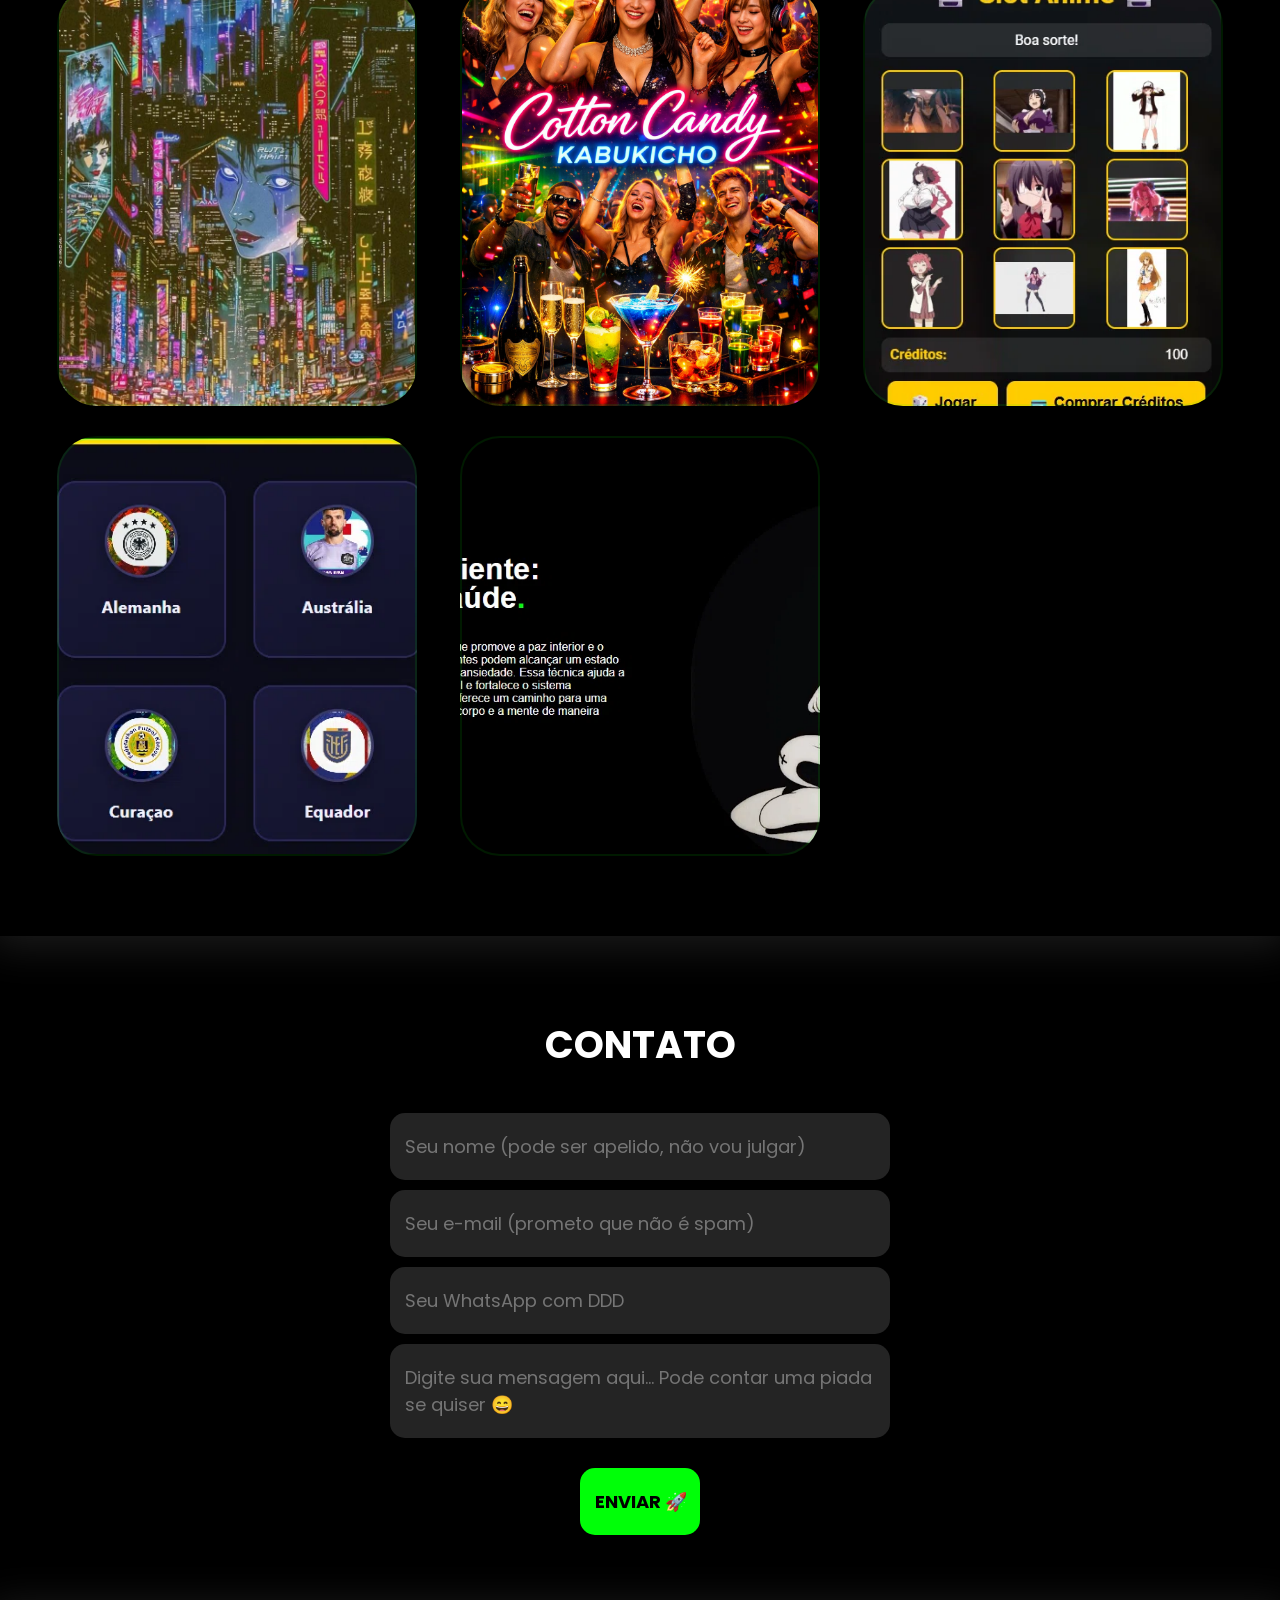
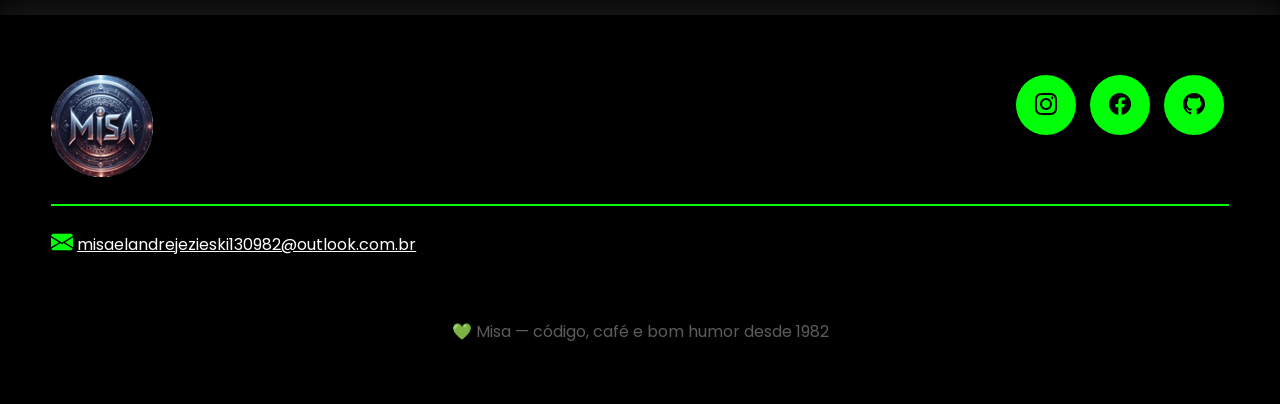
==== commit ae71af85: "update" ====
--- a/index.html
+++ b/index.html
@@ -4,7 +4,7 @@
 <head>
     <meta charset="UTF-8">
     <meta name="viewport" content="width=device-width, initial-scale=1.0">
-    <meta name="description" content="Misa — Programador front-end, criador de ferramentas e projetos. Café, código e bom humor.">
+    <meta name="description" content="Misa — Desenvolvedor Full-Stack. Construo sistemas, simuladores interativos e ferramentas de automação.">
     <meta name="author" content="Misael Andrejezieski">
     
     <!-- GOOGLE FONTS -->
@@ -12,16 +12,14 @@
     <link rel="preconnect" href="https://fonts.gstatic.com" crossorigin>
     <link href="https://fonts.googleapis.com/css2?family=Parisienne&display=swap" rel="stylesheet">
     <link href="https://fonts.googleapis.com/css2?family=Poppins:wght@300;400;500;600;700;800&display=swap" rel="stylesheet">
-    <!-- FIM GOOGLE FONTES -->
     
     <!-- BOOTSTRAP ICONS -->
     <link rel="stylesheet" href="https://cdn.jsdelivr.net/npm/bootstrap-icons@1.10.5/font/bootstrap-icons.css">
-    <!-- FIM BOOTSTRAP ICONS -->
     
     <link rel="stylesheet" href="style.css">
     <script src="animar.js" defer></script>
 
-    <title>Misa | Transformando café em código ☕</title>
+    <title>Misa | Sistemas, Web Apps e Código</title>
 </head>
 
 <body>
@@ -34,25 +32,25 @@
             <div class="interface">
                 <div class="flex">
                     <div class="txt-topo-site">
-                        <h1>Transformo <span>café em código</span> ☕ → 💻</h1>
-                        <p>Programador, criador de ferramentas e projetos. Escolhe por onde começar 👇</p>
+                        <h1>Transformo <span>ideias complexas</span> em software real ☕ → 💻</h1>
+                        <p>Desenvolvedor Full-Stack e criador de sistemas. Do back-end em Python a interfaces interativas em React. Escolhe por onde começar 👇</p>
 
                         <div class="hero-cards">
+                            <a href="#sistemas" class="hero-card">
+                                <i class="bi bi-cpu"></i>
+                                <span>Sistemas</span>
+                            </a>
+                            <a href="#web-apps" class="hero-card">
+                                <i class="bi bi-window-stack"></i>
+                                <span>Web Apps</span>
+                            </a>
                             <a href="#ferramentas" class="hero-card">
                                 <i class="bi bi-tools"></i>
                                 <span>Ferramentas</span>
                             </a>
-                            <a href="#projetos" class="hero-card">
-                                <i class="bi bi-folder2-open"></i>
-                                <span>Projetos</span>
-                            </a>
-                            <a href="#profissional" class="hero-card">
-                                <i class="bi bi-building"></i>
-                                <span>Profissional</span>
-                            </a>
-                            <a href="#parceiros" class="hero-card">
-                                <i class="bi bi-people"></i>
-                                <span>Parceiros</span>
+                            <a href="#ui-experimentos" class="hero-card">
+                                <i class="bi bi-palette"></i>
+                                <span>UI & Design</span>
                             </a>
                             <a href="https://misaandrejezieski.github.io/infoDicas/#home" target="_blank" rel="noopener noreferrer" class="hero-card">
                                 <i class="bi bi-lightbulb"></i>
@@ -80,21 +78,21 @@
                 <h2 class="titulo">MINHAS <span>ESPECIALIDADES</span></h2>
                 <div class="flex">
                     <div class="especialidades-box">
-                        <i class="bi bi-code-square"></i>
-                        <h3>Website</h3>
-                        <p>Sites que carregam mais rápido que minha paciência explicando que "não, não é só apertar um botão". Responsivo, bonito e sem gambiarra (prometo 🤞).</p>
+                        <i class="bi bi-hdd-network"></i>
+                        <h3>Sistemas & Automação</h3>
+                        <p>Arquitetura de software, scripts em Python, integração com APIs e automação de processos. Código limpo que resolve problemas reais.</p>
                     </div><!--especialidades-box-->
 
                     <div class="especialidades-box">
-                        <i class="bi bi-cart"></i>
-                        <h3>Loja online</h3>
-                        <p>Seu e-commerce vendendo enquanto você dorme. Ou enquanto assiste Netflix. Pagamento integrado, carrinho esperto e segurança de primeira linha 🛡️.</p>
+                        <i class="bi bi-layers"></i>
+                        <h3>Interfaces Complexas</h3>
+                        <p>Aplicações interativas com React, TypeScript e gerenciamento de estado avançado. Do design Cyberpunk à lógica de negócios.</p>
                     </div><!--especialidades-box-->
 
                     <div class="especialidades-box">
-                        <i class="bi bi-wordpress"></i>
-                        <h3>Blog</h3>
-                        <p>Espaço pra você escrever sobre a vida, o universo, ou porque seu gato é melhor que o da vizinha. Otimizado pro Google e fácil de editar (até sua avó consegue) 📝.</p>
+                        <i class="bi bi-cart-check"></i>
+                        <h3>E-commerce Real</h3>
+                        <p>Lojas online funcionais, com carrinhos inteligentes e integração de pagamentos reais (como PIX). Prontas para faturar.</p>
                     </div><!--especialidades-box-->
                 </div><!--flex-->
             </div><!--interface-->
@@ -112,13 +110,13 @@
 
                     <div class="txt-sobre">
                         <h2>PRAZER, <span>SOU O MISA.</span></h2>
-                        <p>👨‍💻 Eu sou o Misa. Programador, viciado em café e especialista em transformar "não consigo" em "olha só que legal".</p>
+                        <p>👨‍💻 Eu sou o Misa. Desenvolvedor focado em resolver problemas através do código. Viciado em café e especialista em transformar "não consigo" em "olha só que legal".</p>
                         <p>🐛 Minha relação com bugs é igual àquele parente chato: sempre aparece na hora errada, mas a gente dá um jeito. E quando resolvo um problema difícil? Comemoro como se fosse gol na final da Copa.</p>
-                        <p>🚀 Bora fazer um site foda? Garanto bom humor, código limpo e no máximo 2 piadas ruins por projeto. Aceito pagamento em café também (mentira... ou não).</p>
+                        <p>🚀 Bora construir um sistema foda? Garanto bom humor, código limpo e no máximo 2 piadas ruins por projeto.</p>
                         <div class="btn-social">
                             <a href="https://www.instagram.com/misaelandrejezieski/?hl=pt_BR" target="_blank" rel="noopener noreferrer" aria-label="Instagram"><button><i class="bi bi-instagram"></i></button></a>
                             <a href="https://www.facebook.com/profile.php?id=100034358779961" target="_blank" rel="noopener noreferrer" aria-label="Facebook"><button><i class="bi bi-facebook"></i></button></a>
-                            <a href="https://sites.google.com/view/misa-misa/home" target="_blank" rel="noopener noreferrer" aria-label="Google Sites"><button><i class="bi bi-google"></i></button></a>
+                            <a href="https://github.com/MisaAndrejezieski" target="_blank" rel="noopener noreferrer" aria-label="GitHub"><button><i class="bi bi-github"></i></button></a>
                         </div><!--btn-social-->
                     </div><!--txt-sobre-->
                 </div><!--flex-->
@@ -126,11 +124,66 @@
         </section><!--sobre-->
 
         <!-- ============================================================
+             SISTEMAS & ENGENHARIA (DESTAQUES)
+             ============================================================ -->
+        <section class="sistemas" id="sistemas">
+            <div class="interface">
+                <h2 class="titulo">SISTEMAS & <span>ENGENHARIA</span></h2>
+                <p class="subtitulo-secao">Projetos focados em arquitetura, lógica complexa e resolução de problemas reais.</p>
+                
+                <div class="flex container-destaque">
+                    <!-- NetMiski -->
+                    <a href="https://netmiski-main.vercel.app/" class="card-destaque" target="_blank" rel="noopener noreferrer">
+                        <div class="card-img" style="background-image: url('images/netmiski.webp');"></div>
+                        <div class="card-info">
+                            <span class="badge">React · TypeScript · Redes</span>
+                            <h3>NetMiski</h3>
+                            <p>Simulador de redes de computadores baseado em navegador. Motor de firewall real, simulação de NAT e interface Cyberpunk interativa.</p>
+                            <span class="btn-ver">Ver Projeto <i class="bi bi-arrow-up-right"></i></span>
+                        </div>
+                    </a>
+
+                    <!-- BTC Paper Trader -->
+                    <a href="https://github.com/MisaAndrejezieski/btc-paper-trader" class="card-destaque" target="_blank" rel="noopener noreferrer">
+                        <div class="card-img" style="background-image: url('images/Btc_paper_trader.webp');"></div>
+                        <div class="card-info">
+                            <span class="badge">Python · APIs · Finanças</span>
+                            <h3>BTC Paper Trader</h3>
+                            <p>Simulador de trading de Bitcoin com integração de cotação em tempo real. Arquitetura modular, cálculo de risco (Sharpe/Drawdown) e persistência robusta.</p>
+                            <span class="btn-ver">Ver Repositório <i class="bi bi-github"></i></span>
+                        </div>
+                    </a>
+                </div>
+            </div><!--interface-->
+        </section><!--sistemas-->
+
+        <!-- ============================================================
+             WEB APPS & E-COMMERCE
+             ============================================================ -->
+        <section class="web-apps" id="web-apps">
+            <div class="interface">
+                <h2 class="titulo">WEB APPS & <span>E-COMMERCE</span></h2>
+                <p class="subtitulo-secao">Aplicações web robustas e sistemas de vendas prontos para o mercado.</p>
+                <div class="flex" id="web-apps-container">
+                    
+                    <a href="https://pudimflow-o5e2dnl0n-misael-andrejezieskis-projects.vercel.app/" class="img-port destaque" style="background-image: url('images/PudimFlow.webp');" target="_blank" rel="noopener noreferrer">
+                        <div class="overlay">🍮 PudimFlow · Gestão Industrial (Lactalis)</div>
+                    </a>
+
+                    <a href="https://misaandrejezieski.github.io/NekoLamen/" class="img-port" style="background-image: url('images/Yakisoba\,\ japanese\ Street\ Food!!!.jpg');" target="_blank" rel="noopener noreferrer">
+                        <div class="overlay">🍜 NEKOLAMEN · E-commerce com PIX Real</div>
+                    </a>
+
+                </div>
+            </div><!--interface-->
+        </section><!--web-apps-->
+
+        <!-- ============================================================
              FERRAMENTAS
              ============================================================ -->
         <section class="ferramentas" id="ferramentas">
             <div class="interface">
-                <h2 class="titulo">MINHAS <span>FERRAMENTAS</span></h2>
+                <h2 class="titulo">FERRAMENTAS <span>UTILITÁRIAS</span></h2>
                 <p class="subtitulo-secao">Coisas que eu construí pra resolver meus próprios problemas. Se serve pra você também, fica à vontade.</p>
                 <div class="flex" id="ferramentas-container">
                     <a href="https://misaandrejezieski.github.io/NeonOn/" class="img-port" style="background-image: url('images/NeonOn.webp');" target="_blank" rel="noopener noreferrer">
@@ -153,26 +206,21 @@
         </section><!--ferramentas-->
 
         <!-- ============================================================
-             PROJETO PROFISSIONAL
-             ============================================================ -->
-        <section class="profissional" id="profissional">
-            <div class="interface">
-                <h2 class="titulo">PROJETO <span>PROFISSIONAL</span></h2>
-                <div class="flex" id="profissional-container">
-                    <a href="https://pudimflow-o5e2dnl0n-misael-andrejezieskis-projects.vercel.app/" class="img-port destaque" style="background-image: url('images/PudimFlow.webp');" target="_blank" rel="noopener noreferrer">
-                        <div class="overlay">🍮 PudimFlow · Gestão de produção (Lactalis)</div>
-                    </a>
-                </div>
-            </div><!--interface-->
-        </section><!--profissional-->
-
-        <!-- ============================================================
-             PROJETOS PESSOAIS
-             ============================================================ -->
-        <section class="portfolio" id="projetos">
-            <div class="interface">
-                <h2 class="titulo">PROJETOS <span>PESSOAIS</span></h2>
+             UI & EXPERIMENTOS
+             ============================================================ -->
+        <section class="portfolio" id="ui-experimentos">
+            <div class="interface">
+                <h2 class="titulo">UI & <span>EXPERIMENTOS</span></h2>
+                <p class="subtitulo-secao">Projetos focados em design de interface, animações e identidade visual.</p>
                 <div class="flex" id="projetos-container">
+                    <a href="https://misaandrejezieski.github.io/TechNova/" class="img-port" style="background-image: url('images/BannerTachNova.jpg');" target="_blank" rel="noopener noreferrer">
+                        <div class="overlay">✨ TechNova · Estudo de Efeito Visual</div>
+                    </a>
+
+                    <a href="https://misaandrejezieski.github.io/Cotton-Candy-Kabukicho/" class="img-port" style="background-image: url('images/banner.png');" target="_blank" rel="noopener noreferrer">
+                        <div class="overlay">🌙 Cotton Candy Kabukicho</div>
+                    </a>
+
                     <a href="https://misaandrejezieski.github.io/SlotMadruga/" class="img-port" style="background-image: url('images/SlotAnime.webp');" target="_blank" rel="noopener noreferrer">
                         <div class="overlay">🎰 Slot Madruga</div>
                     </a>
@@ -180,36 +228,13 @@
                     <a href="https://misaandrejezieski.github.io/Copa-2026/" class="img-port" style="background-image: url('images/CopadoMundo.webp');" target="_blank" rel="noopener noreferrer">
                         <div class="overlay">⚽ Copa 2026</div>
                     </a>
-
+                    
                     <a href="https://misaandrejezieski.github.io/TRIBB-US-Carambei/" class="img-port" style="background-image: url('images/Thribbus.webp');" target="_blank" rel="noopener noreferrer">
                         <div class="overlay">🧘 TRIBB US Carambei</div>
                     </a>
                 </div>
             </div><!--interface-->
         </section><!--portfolio-->
-
-        <!-- ============================================================
-             PARCEIROS
-             ============================================================ -->
-        <section class="parceiros" id="parceiros">
-            <div class="interface">
-                <h2 class="titulo">MEUS <span>PARCEIROS</span></h2>
-                <p class="subtitulo-secao">Marcas e comércios que confiam no meu trabalho.</p>
-                <div class="flex" id="parceiros-container">
-                    <a href="https://misaandrejezieski.github.io/Cotton-Candy-Kabukicho/" class="img-port" style="background-image: url('images/banner.png');" target="_blank" rel="noopener noreferrer">
-                        <div class="overlay">🌙 Cotton Candy Kabukicho</div>
-                    </a>
-
-                    <a href="https://misaandrejezieski.github.io/NekoLamen/" class="img-port" style="background-image: url('images/Yakisoba\,\ japanese\ Street\ Food!!!.jpg');" target="_blank" rel="noopener noreferrer">
-                        <div class="overlay">🍜 NEKOLAMEN · Yakisoba</div>
-                    </a>
-
-                    <a href="https://misaandrejezieski.github.io/TechNova/" class="img-port" style="background-image: url('images/BannerTachNova.jpg');" target="_blank" rel="noopener noreferrer">
-                        <div class="overlay">✨ TechNova · Tecnologia</div>
-                    </a>
-                </div>
-            </div><!--interface-->
-        </section><!--parceiros-->
 
         <!-- ============================================================
              CONTATO
@@ -240,7 +265,7 @@
                     <div class="btn-social">
                         <a href="https://www.instagram.com/misaelandrejezieski/?hl=pt_BR" target="_blank" rel="noopener noreferrer" aria-label="Instagram"><button><i class="bi bi-instagram"></i></button></a>
                         <a href="https://www.facebook.com/profile.php?id=100034358779961" target="_blank" rel="noopener noreferrer" aria-label="Facebook"><button><i class="bi bi-facebook"></i></button></a>
-                        <a href="https://sites.google.com/view/misa-misa/home" target="_blank" rel="noopener noreferrer" aria-label="Google Sites"><button><i class="bi bi-google"></i></button></a>
+                        <a href="https://github.com/MisaAndrejezieski" target="_blank" rel="noopener noreferrer" aria-label="GitHub"><button><i class="bi bi-github"></i></button></a>
                     </div><!--btn-social-->
                 </div>
             </div><!--line-footer-->
--- a/style.css
+++ b/style.css
@@ -1,6 +1,4 @@
-/* ============================================================
-   RESET E BASE
-   ============================================================ */
+/* ESTILO GERAL */
 * {
     margin: 0;
     padding: 0;
@@ -8,15 +6,15 @@
     font-family: 'Poppins', sans-serif;
 }
 
-html {
-    scroll-behavior: smooth;
-}
-
 body {
     background-color: #000;
     min-height: 100vh;
-    overflow-x: hidden;
-    color: #fff;
+}
+
+.parisienne-regular {
+    font-family: "Parisienne", cursive;
+    font-weight: 400;
+    font-style: normal;
 }
 
 .interface {
@@ -50,12 +48,17 @@
     line-height: 1.6;
 }
 
-/* ============================================================
-   HERO — mantém personagem flutuando + verde neon pulsando
+button:hover,
+form .btn-enviar input:hover {
+    box-shadow: 0px 0px 15px #00ff08;
+    transform: scale(1.05);
+}
+
+/* ============================================================
+   TOPO DO SITE — HERO
    ============================================================ */
 section.topo-do-site {
     padding: 80px 4% 40px;
-    position: relative;
 }
 
 section.topo-do-site .flex {
@@ -74,7 +77,6 @@
     color: #00FF08;
     text-shadow: 0 0 10px #00FF08, 0 0 20px #00FF08;
     animation: pisca 1.5s infinite alternate;
-    display: inline-block;
 }
 
 @keyframes pisca {
@@ -82,29 +84,16 @@
     100% { opacity: 1; text-shadow: 0 0 20px #00FF08, 0 0 30px #00FF08; }
 }
 
-.hero-descricao {
-    color: #bbb;
-    margin: 25px 0 15px;
-    font-size: 16px;
-    line-height: 1.6;
-    max-width: 520px;
-}
-
-/* PERSONAGEM FLUTUANDO — com glow sutil */
-.topo-do-site .img-topo-site {
-    position: relative;
+.topo-do-site .txt-topo-site p {
+    color: #fff;
+    margin: 30px 0;
+    font-size: 17px;
 }
 
 .topo-do-site .img-topo-site img {
     position: relative;
     animation: flutuar 2s ease-in-out infinite alternate;
     max-width: 100%;
-    filter: drop-shadow(0 0 25px rgba(0, 255, 8, 0.15));
-    transition: filter .4s;
-}
-
-.topo-do-site .img-topo-site img:hover {
-    filter: drop-shadow(0 0 40px rgba(0, 255, 8, 0.35));
 }
 
 @keyframes flutuar {
@@ -117,7 +106,7 @@
     display: grid;
     grid-template-columns: repeat(3, 1fr);
     gap: 12px;
-    margin-top: 15px;
+    margin-top: 30px;
     max-width: 480px;
 }
 
@@ -134,32 +123,16 @@
     color: #ccc;
     transition: .3s;
     text-align: center;
-    position: relative;
-    overflow: hidden;
-}
-
-.hero-card::before {
-    content: '';
-    position: absolute;
-    inset: 0;
-    background: radial-gradient(circle at center, rgba(0, 255, 8, 0.15), transparent 70%);
-    opacity: 0;
-    transition: opacity .35s;
 }
 
 .hero-card i {
     font-size: 26px;
     color: #00FF08;
-    position: relative;
-    z-index: 1;
-    transition: .35s;
 }
 
 .hero-card span {
     font-size: 13px;
     font-weight: 500;
-    position: relative;
-    z-index: 1;
 }
 
 .hero-card:hover {
@@ -170,220 +143,42 @@
     color: #fff;
 }
 
-.hero-card:hover::before {
-    opacity: 1;
-}
-
-.hero-card:hover i {
-    transform: scale(1.12);
-    filter: drop-shadow(0 0 8px #00FF08);
-}
-
-/* SCROLL HINT */
-.scroll-hint {
-    text-align: center;
-    margin-top: 50px;
-    color: #00FF08;
-    font-size: 26px;
-    opacity: 0.6;
-    animation: scroll-bounce 1.8s ease-in-out infinite;
-}
-
-@keyframes scroll-bounce {
-    0%, 100% { transform: translateY(0); opacity: 0.4; }
-    50% { transform: translateY(10px); opacity: 1; }
-}
-
-/* ============================================================
-   REVEAL ON SCROLL — suave
-   ============================================================ */
-.reveal {
-    opacity: 0;
-    transform: translateY(60px);
-    transition: opacity .9s cubic-bezier(.2, .8, .2, 1), transform .9s cubic-bezier(.2, .8, .2, 1);
-}
-
-.reveal.visible {
-    opacity: 1;
-    transform: translateY(0);
-}
-
-/* ============================================================
-   SEÇÕES
-   ============================================================ */
-section.ferramentas,
-section.profissional,
-section.portfolio,
-section.parceiros {
-    padding: 80px 4%;
-    box-shadow: 0 0 40px 10px #ffffff1d;
-}
-
-#ferramentas-container,
-#projetos-container,
-#parceiros-container,
-#profissional-container {
-    display: grid;
-    grid-template-columns: repeat(auto-fit, minmax(280px, 1fr));
-    gap: 30px;
-    justify-items: center;
-    align-items: center;
-    margin-top: 60px;
-    justify-content: center;
-}
-
-#profissional-container {
-    grid-template-columns: 1fr;
-}
-
-/* ============================================================
-   CARDS (img-port) — com tilt e overlay com linha verde
-   ============================================================ */
-.img-port {
-    width: 100%;
-    max-width: 360px;
-    height: 420px;
-    background-size: cover;
-    background-position: center;
-    background-repeat: no-repeat;
-    transition: transform .5s cubic-bezier(.2, .8, .2, 1), box-shadow .5s, border-color .5s, background-position 1s;
-    border-radius: 40px;
-    position: relative;
-    border: 2px solid rgba(0, 255, 8, 0.1);
-    margin: 0 auto;
-    display: block;
-    text-decoration: none;
-    color: inherit;
-    transform-style: preserve-3d;
-    will-change: transform;
-}
-
-.img-port.destaque {
-    max-width: 500px;
-    height: 480px;
-    border: 2px solid rgba(0, 255, 8, 0.35);
-    box-shadow: 0 0 40px rgba(0, 255, 8, 0.2);
-}
-
-.img-port:hover {
-    background-position: 100% 100%;
-    border-color: rgba(0, 255, 8, 0.5);
-    box-shadow: 0 20px 60px rgba(0, 255, 8, 0.3);
-}
-
-.img-port .overlay {
-    position: absolute;
-    inset: 0;
-    background: linear-gradient(180deg, rgba(0, 0, 0, 0.3) 0%, rgba(0, 0, 0, 0.85) 100%);
-    border-radius: 38px;
-    display: flex;
-    align-items: flex-end;
-    justify-content: center;
-    font-size: 20px;
-    font-weight: 600;
-    color: #fff;
-    text-align: center;
-    padding: 30px 20px;
-    opacity: 0;
-    transition: opacity .5s;
-}
-
-.img-port .overlay::after {
-    content: '';
-    position: absolute;
-    bottom: 0;
-    left: 50%;
-    transform: translateX(-50%);
-    width: 0;
-    height: 2px;
-    background: #00FF08;
-    box-shadow: 0 0 15px #00FF08;
-    transition: width .5s;
-}
-
-.img-port:hover .overlay {
-    opacity: 1;
-}
-
-.img-port:hover .overlay::after {
-    width: 60%;
-}
-
-/* Parceiros — cards menores */
-#parceiros-container .img-port {
-    max-width: 260px;
-    height: 300px;
-    border-radius: 25px;
-}
-
-#parceiros-container .img-port .overlay {
-    border-radius: 23px;
-    font-size: 16px;
-    padding: 20px 15px;
-}
-
-/* ============================================================
-   ESPECIALIDADES — com linha top animada
+/* ============================================================
+   ESPECIALIDADES
    ============================================================ */
 section.especialidades {
     padding: 40px 4%;
 }
 
 section.especialidades .flex {
-    gap: 40px;
+    gap: 60px;
 }
 
 .especialidades .especialidades-box {
     color: #fff;
-    padding: 45px 40px;
-    border-radius: 24px;
+    padding: 40px;
+    border-radius: 20px;
     margin-top: 45px;
-    transition: .4s cubic-bezier(.4, 0, .2, 1);
+    transition: .3s;
     background: rgba(255, 255, 255, 0.03);
     backdrop-filter: blur(5px);
     border: 1px solid rgba(0, 255, 8, 0.15);
-    position: relative;
-    overflow: hidden;
-}
-
-.especialidades .especialidades-box::before {
-    content: '';
-    position: absolute;
-    top: 0;
-    left: 0;
-    width: 100%;
-    height: 3px;
-    background: linear-gradient(90deg, transparent, #00FF08, transparent);
-    opacity: 0;
-    transition: opacity .4s;
 }
 
 .especialidades .especialidades-box:hover {
-    transform: translateY(-8px);
-    box-shadow: 0 25px 50px rgba(0, 255, 8, 0.2);
+    transform: scale(1.05);
+    box-shadow: 0 0 30px rgba(0, 255, 8, 0.3);
     border-color: rgba(0, 255, 8, 0.5);
-}
-
-.especialidades .especialidades-box:hover::before {
-    opacity: 1;
 }
 
 .especialidades .especialidades-box i {
     font-size: 70px;
     color: #00FF08;
-    display: block;
-    margin-bottom: 20px;
-    transition: .4s;
-}
-
-.especialidades .especialidades-box:hover i {
-    filter: drop-shadow(0 0 15px #00FF08);
-    transform: scale(1.1);
 }
 
 .especialidades .especialidades-box h3 {
-    font-size: 26px;
-    margin: 0 0 15px;
+    font-size: 24px;
+    margin: 15px 0;
 }
 
 /* ============================================================
@@ -398,25 +193,13 @@
     gap: 60px;
 }
 
-.img-sobre img {
-    border-radius: 24px;
-    border: 2px solid rgba(0, 255, 8, 0.2);
-    box-shadow: 0 0 40px rgba(0, 255, 8, 0.15);
-    transition: .4s;
-}
-
-.img-sobre img:hover {
-    border-color: rgba(0, 255, 8, 0.6);
-    box-shadow: 0 0 60px rgba(0, 255, 8, 0.3);
-}
-
 .sobre .txt-sobre {
     color: #fff;
 }
 
 .sobre .txt-sobre h2 {
     font-size: 40px;
-    line-height: 1.1;
+    line-height: 40px;
     margin-bottom: 30px;
 }
 
@@ -428,7 +211,6 @@
 .sobre .txt-sobre p {
     margin: 20px 0;
     text-align: justify;
-    line-height: 1.7;
 }
 
 .btn-social button {
@@ -440,12 +222,177 @@
     font-size: 22px;
     cursor: pointer;
     margin: 0 5px;
-    transition: .3s cubic-bezier(.4, 0, .2, 1);
+    transition: .2s;
 }
 
 .btn-social button:hover {
-    transform: scale(1.12) translateY(-3px);
-    box-shadow: 0 0 25px #00FF08;
+    transform: scale(1.1);
+    box-shadow: 0 0 15px #00FF08;
+}
+
+/* ============================================================
+   NOVA SEÇÃO: SISTEMAS & ENGENHARIA (Cards de Destaque)
+   ============================================================ */
+section.sistemas {
+    padding: 80px 4%;
+    box-shadow: 0 0 40px 10px #ffffff1d;
+}
+
+.container-destaque {
+    display: flex;
+    gap: 30px;
+    margin-top: 50px;
+    justify-content: center;
+    flex-wrap: wrap;
+}
+
+.card-destaque {
+    display: flex;
+    flex-direction: row;
+    background: #111;
+    border: 1px solid rgba(0, 255, 8, 0.2);
+    border-radius: 20px;
+    overflow: hidden;
+    text-decoration: none;
+    width: 100%;
+    max-width: 600px;
+    transition: .4s;
+    color: #fff;
+}
+
+.card-destaque:hover {
+    border-color: #00FF08;
+    box-shadow: 0 0 30px rgba(0, 255, 8, 0.15);
+    transform: translateY(-5px);
+}
+
+.card-destaque .card-img {
+    width: 45%;
+    background-size: cover;
+    background-position: center;
+}
+
+.card-destaque .card-info {
+    padding: 30px;
+    width: 55%;
+    display: flex;
+    flex-direction: column;
+    justify-content: center;
+}
+
+.card-destaque .badge {
+    display: inline-block;
+    font-size: 11px;
+    font-weight: 700;
+    color: #00FF08;
+    background: rgba(0, 255, 8, 0.1);
+    padding: 4px 10px;
+    border-radius: 20px;
+    margin-bottom: 15px;
+    align-self: flex-start;
+}
+
+.card-destaque h3 {
+    font-size: 26px;
+    margin-bottom: 10px;
+}
+
+.card-destaque p {
+    font-size: 14px;
+    color: #aaa;
+    line-height: 1.5;
+    margin-bottom: 20px;
+}
+
+.card-destaque .btn-ver {
+    font-size: 13px;
+    color: #00FF08;
+    font-weight: 600;
+    display: flex;
+    align-items: center;
+    gap: 5px;
+}
+
+/* ============================================================
+   SEÇÕES DE CARDS (WEB APPS / FERRAMENTAS / UI)
+   ============================================================ */
+section.web-apps,
+section.ferramentas,
+section.portfolio {
+    padding: 80px 4%;
+    box-shadow: 0 0 40px 10px #ffffff1d;
+}
+
+#web-apps-container,
+#ferramentas-container,
+#projetos-container {
+    display: grid;
+    grid-template-columns: repeat(auto-fit, minmax(280px, 1fr));
+    gap: 30px;
+    justify-items: center;
+    align-items: center;
+    margin-top: 60px;
+    justify-content: center;
+}
+
+#web-apps-container .img-port,
+#ferramentas-container .img-port,
+#projetos-container .img-port {
+    width: 100%;
+    max-width: 360px;
+    height: 420px;
+    background-size: cover;
+    background-position: center;
+    background-repeat: no-repeat;
+    transition: 1s ease;
+    border-radius: 40px;
+    position: relative;
+    border: 2px solid rgba(0, 255, 8, 0.1);
+    margin: 0 auto;
+    display: block;
+    text-decoration: none;
+    color: inherit;
+}
+
+#web-apps-container .img-port.destaque {
+    border: 2px solid rgba(0, 255, 8, 0.35);
+    box-shadow: 0 0 40px rgba(0, 255, 8, 0.2);
+}
+
+#web-apps-container .img-port:hover,
+#ferramentas-container .img-port:hover,
+#projetos-container .img-port:hover {
+    background-position: 100% 100%;
+    border-color: rgba(0, 255, 8, 0.5);
+    box-shadow: 0 0 30px rgba(0, 255, 8, 0.25);
+}
+
+#web-apps-container .img-port .overlay,
+#ferramentas-container .img-port .overlay,
+#projetos-container .img-port .overlay {
+    position: absolute;
+    top: 0;
+    left: 0;
+    width: 100%;
+    height: 100%;
+    background-color: rgba(0, 0, 0, 0.75);
+    border-radius: 38px;
+    display: flex;
+    align-items: center;
+    justify-content: center;
+    font-size: 22px;
+    font-weight: 600;
+    color: #fff;
+    text-align: center;
+    padding: 20px;
+    opacity: 0;
+    transition: 0.5s;
+}
+
+#web-apps-container .img-port .overlay:hover,
+#ferramentas-container .img-port .overlay:hover,
+#projetos-container .img-port .overlay:hover {
+    opacity: 1;
 }
 
 /* ============================================================
@@ -457,32 +404,31 @@
 
 form {
     max-width: 500px;
-    margin: 40px auto 0;
+    margin: 0 auto;
     display: flex;
     justify-content: center;
     flex-direction: column;
     gap: 10px;
+    margin-top: 40px;
 }
 
 form input,
 form textarea {
     width: 100%;
-    background-color: #1a1a1a;
-    border: 1px solid rgba(255, 255, 255, 0.05);
+    background-color: #242424;
+    border: 0;
     outline: 0;
     padding: 20px 15px;
     border-radius: 15px;
     color: #fff;
-    font-size: 16px;
-    transition: .3s;
-    font-family: 'Poppins', sans-serif;
+    font-size: 18px;
+    transition: .2s;
 }
 
 form input:focus,
 form textarea:focus {
-    box-shadow: 0 0 20px rgba(0, 255, 8, 0.3);
-    background-color: #222;
-    border-color: rgba(0, 255, 8, 0.4);
+    box-shadow: 0 0 10px #00FF08;
+    background-color: #2a2a2a;
 }
 
 form textarea {
@@ -496,18 +442,12 @@
 }
 
 form .btn-enviar input {
-    width: 160px;
+    width: 120px;
     background-color: #00FF08;
     color: #000;
     font-weight: 700;
     cursor: pointer;
-    transition: .3s;
-    letter-spacing: 1px;
-}
-
-form .btn-enviar input:hover {
-    box-shadow: 0 0 30px #00FF08;
-    transform: translateY(-3px) scale(1.05);
+    transition: .2s;
 }
 
 /* ============================================================
@@ -520,7 +460,6 @@
 
 footer .flex {
     justify-content: space-between;
-    align-items: center;
 }
 
 footer .line-footer {
@@ -538,65 +477,6 @@
 
 footer .line-footer p a {
     color: #fff;
-    transition: .3s;
-}
-
-footer .line-footer p a:hover {
-    color: #00FF08;
-    text-shadow: 0 0 10px #00FF08;
-}
-
-/* ============================================================
-   BOTÃO VOLTAR AO TOPO
-   ============================================================ */
-.btn-topo {
-    position: fixed;
-    bottom: 30px;
-    left: 30px;
-    width: 50px;
-    height: 50px;
-    border-radius: 50%;
-    background-color: #00FF08;
-    color: #000;
-    border: none;
-    font-size: 20px;
-    cursor: pointer;
-    opacity: 0;
-    visibility: hidden;
-    transition: .3s;
-    z-index: 9996;
-    box-shadow: 0 0 20px rgba(0, 255, 8, 0.5);
-    display: flex;
-    align-items: center;
-    justify-content: center;
-}
-
-.btn-topo.visivel {
-    opacity: 1;
-    visibility: visible;
-}
-
-.btn-topo:hover {
-    transform: translateY(-4px) scale(1.08);
-    box-shadow: 0 0 35px rgba(0, 255, 8, 0.9);
-}
-
-/* ============================================================
-   ACESSIBILIDADE
-   ============================================================ */
-@media (prefers-reduced-motion: reduce) {
-    *,
-    *::before,
-    *::after {
-        animation-duration: 0.01ms !important;
-        animation-iteration-count: 1 !important;
-        transition-duration: 0.01ms !important;
-        scroll-behavior: auto !important;
-    }
-    .reveal {
-        opacity: 1 !important;
-        transform: none !important;
-    }
 }
 
 /* ============================================================
@@ -612,26 +492,25 @@
     }
 
     h2.titulo {
-        font-size: 32px;
-        line-height: 1.3;
-    }
-
-    section.topo-do-site {
-        padding: 40px 6%;
+        font-size: 34px;
+        line-height: 40px;
     }
 
     section.topo-do-site .flex {
         gap: 40px;
     }
 
+    section.topo-do-site {
+        padding: 40px 8%;
+    }
+
     .topo-do-site h1 {
-        font-size: 32px;
+        font-size: 30px;
         line-height: 40px;
     }
 
     .topo-do-site .img-topo-site img {
         width: 100%;
-        max-width: 400px;
     }
 
     .hero-cards {
@@ -639,53 +518,65 @@
         max-width: 100%;
     }
 
-    section.especialidades,
-    section.sobre,
+    section.especialidades {
+        padding: 40px 8%;
+    }
+
+    section.sobre {
+        padding: 80px 8%;
+    }
+
+    .sobre .txt-sobre h2 {
+        font-size: 34px;
+        line-height: 35px;
+        text-align: center;
+    }
+    
+    .btn-social {
+        text-align: center;
+    }
+
+    .img-sobre img {
+        width: 100%;
+    }
+
+    section.sistemas,
+    section.web-apps,
     section.ferramentas,
-    section.profissional,
-    section.portfolio,
-    section.parceiros,
-    section.formulario {
-        padding: 70px 6%;
-    }
-
+    section.portfolio {
+        padding: 80px 8%;
+    }
+
+    .card-destaque {
+        flex-direction: column;
+        max-width: 400px;
+    }
+
+    .card-destaque .card-img {
+        width: 100%;
+        height: 200px;
+    }
+
+    .card-destaque .card-info {
+        width: 100%;
+        padding: 20px;
+    }
+
+    #web-apps-container,
     #ferramentas-container,
-    #projetos-container,
-    #parceiros-container {
+    #projetos-container {
         grid-template-columns: repeat(auto-fit, minmax(250px, 1fr));
         gap: 25px;
+        justify-items: center;
     }
     
+    #web-apps-container .img-port,
     #ferramentas-container .img-port,
     #projetos-container .img-port {
         height: 320px;
         max-width: 320px;
     }
 
-    #parceiros-container .img-port {
-        max-width: 220px;
-        height: 260px;
-    }
-
-    #profissional-container .img-port.destaque {
-        max-width: 100%;
-        height: 400px;
-    }
-
-    .sobre .txt-sobre h2 {
-        font-size: 32px;
-        text-align: center;
-    }
-    
-    .btn-social {
-        text-align: center;
-    }
-
-    .img-sobre img {
-        width: 100%;
-        max-width: 400px;
-    }
-
     footer .flex {
         flex-direction: column;
         gap: 30px;
@@ -694,39 +585,30 @@
     footer .line-footer {
         text-align: center;
     }
-
-    .scroll-hint {
-        display: none;
-    }
 }
 
 @media screen and (max-width: 600px) {
+    #web-apps-container,
     #ferramentas-container,
-    #projetos-container,
-    #parceiros-container {
+    #projetos-container {
         grid-template-columns: 1fr;
         gap: 25px;
         padding: 0 10px;
+        justify-items: center;
     }
     
+    #web-apps-container .img-port,
     #ferramentas-container .img-port,
     #projetos-container .img-port {
         max-width: 100%;
         height: 280px;
     }
 
-    #parceiros-container .img-port {
-        max-width: 100%;
-        height: 260px;
-    }
-
-    #profissional-container .img-port.destaque {
-        height: 300px;
-    }
-
-    .img-port .overlay {
-        font-size: 17px;
-        padding: 20px 15px;
+    #web-apps-container .img-port .overlay,
+    #ferramentas-container .img-port .overlay,
+    #projetos-container .img-port .overlay {
+        font-size: 18px;
+        padding: 15px;
     }
 
     .topo-do-site h1 {
@@ -734,24 +616,20 @@
         line-height: 35px;
     }
 
-    .hero-descricao {
-        font-size: 15px;
-    }
-
     h2.titulo {
-        font-size: 24px;
+        font-size: 28px;
     }
 
     .especialidades .especialidades-box {
-        padding: 30px 25px;
+        padding: 25px;
     }
 
     .especialidades .especialidades-box i {
-        font-size: 55px;
+        font-size: 50px;
     }
 
     .especialidades .especialidades-box h3 {
-        font-size: 22px;
+        font-size: 20px;
     }
 
     .btn-social button {
@@ -762,30 +640,27 @@
 
     form input,
     form textarea {
-        font-size: 15px;
-        padding: 16px 14px;
+        font-size: 16px;
+        padding: 15px 12px;
     }
 
     footer .line-footer p {
         font-size: 14px;
     }
-
-    .btn-topo {
-        bottom: 20px;
-        left: 20px;
-        width: 45px;
-        height: 45px;
-    }
 }
 
 @media screen and (max-width: 400px) {
+    #web-apps-container .img-port,
     #ferramentas-container .img-port,
     #projetos-container .img-port {
         height: 220px;
     }
 
-    #parceiros-container .img-port {
-        height: 200px;
+    #web-apps-container .img-port .overlay,
+    #ferramentas-container .img-port .overlay,
+    #projetos-container .img-port .overlay {
+        font-size: 16px;
+        padding: 10px;
     }
 
     .topo-do-site h1 {
@@ -794,6 +669,6 @@
     }
 
     h2.titulo {
-        font-size: 20px;
+        font-size: 24px;
     }
 }
